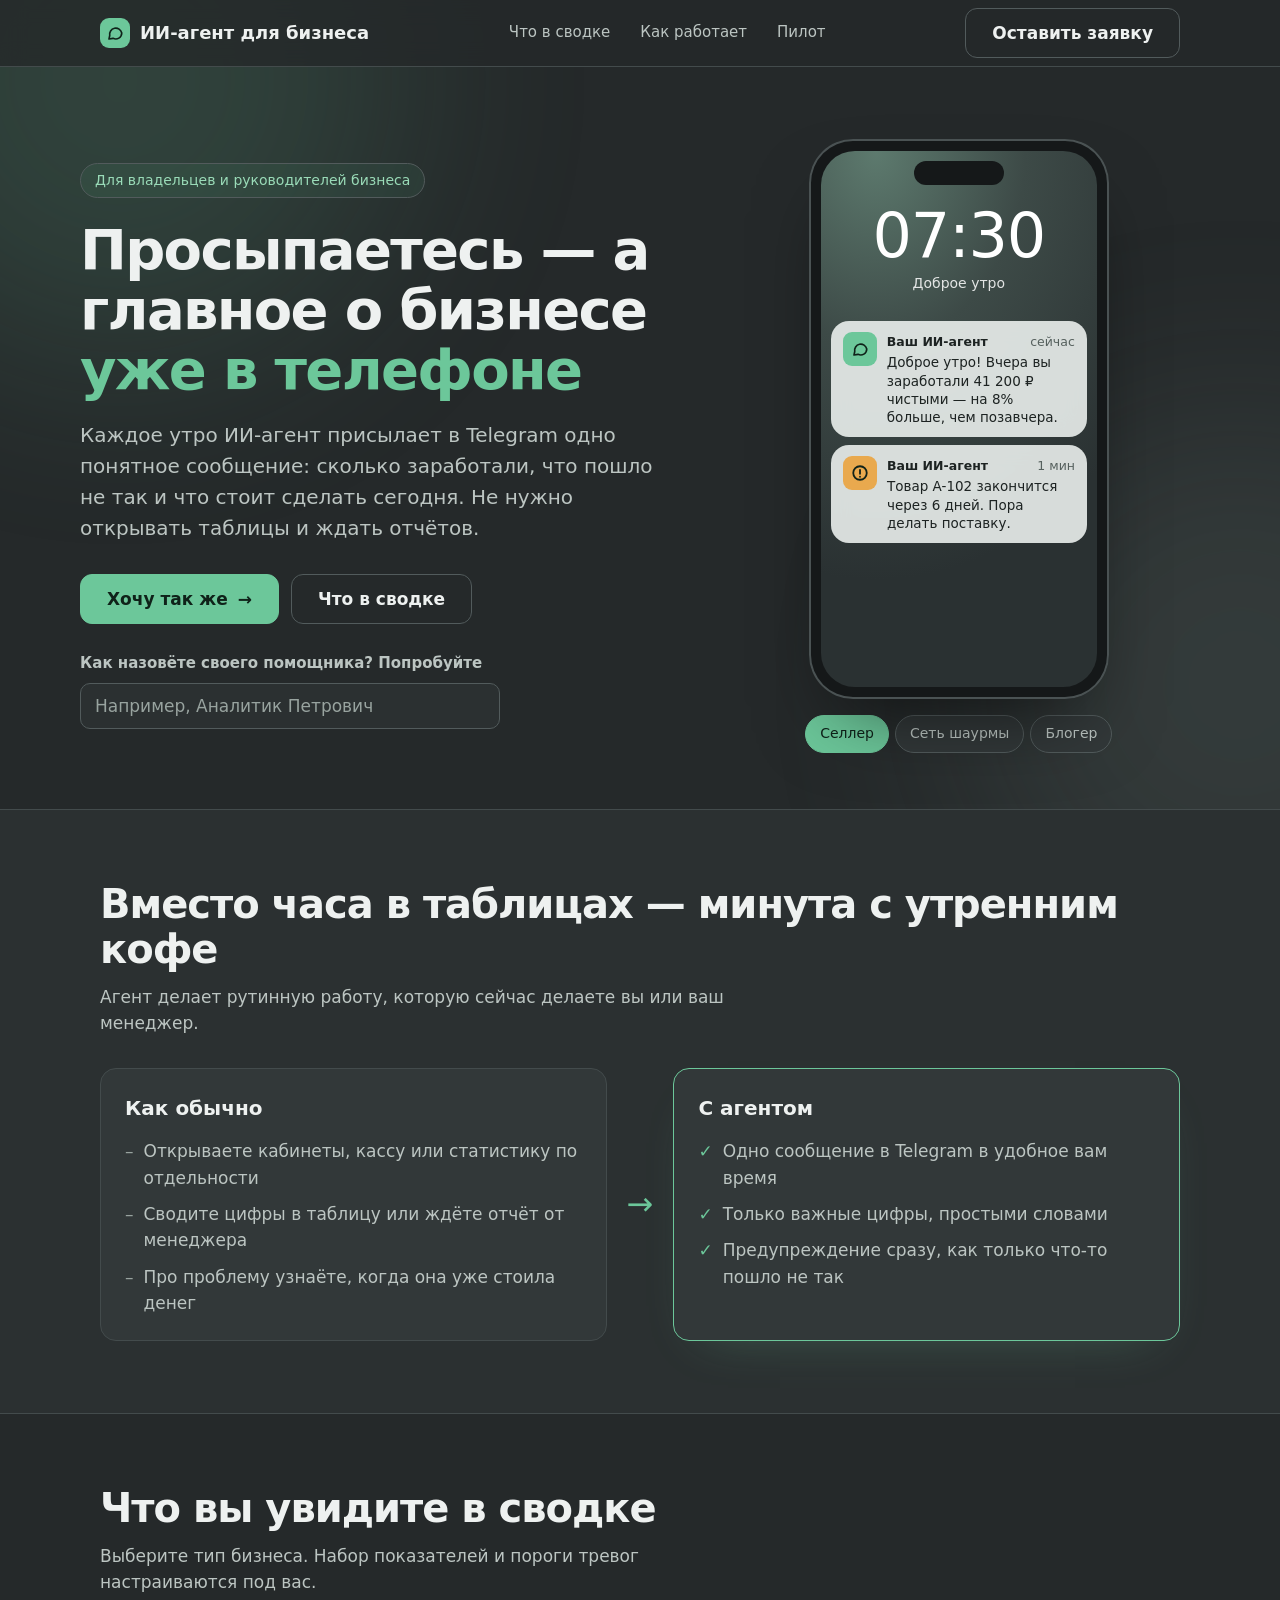
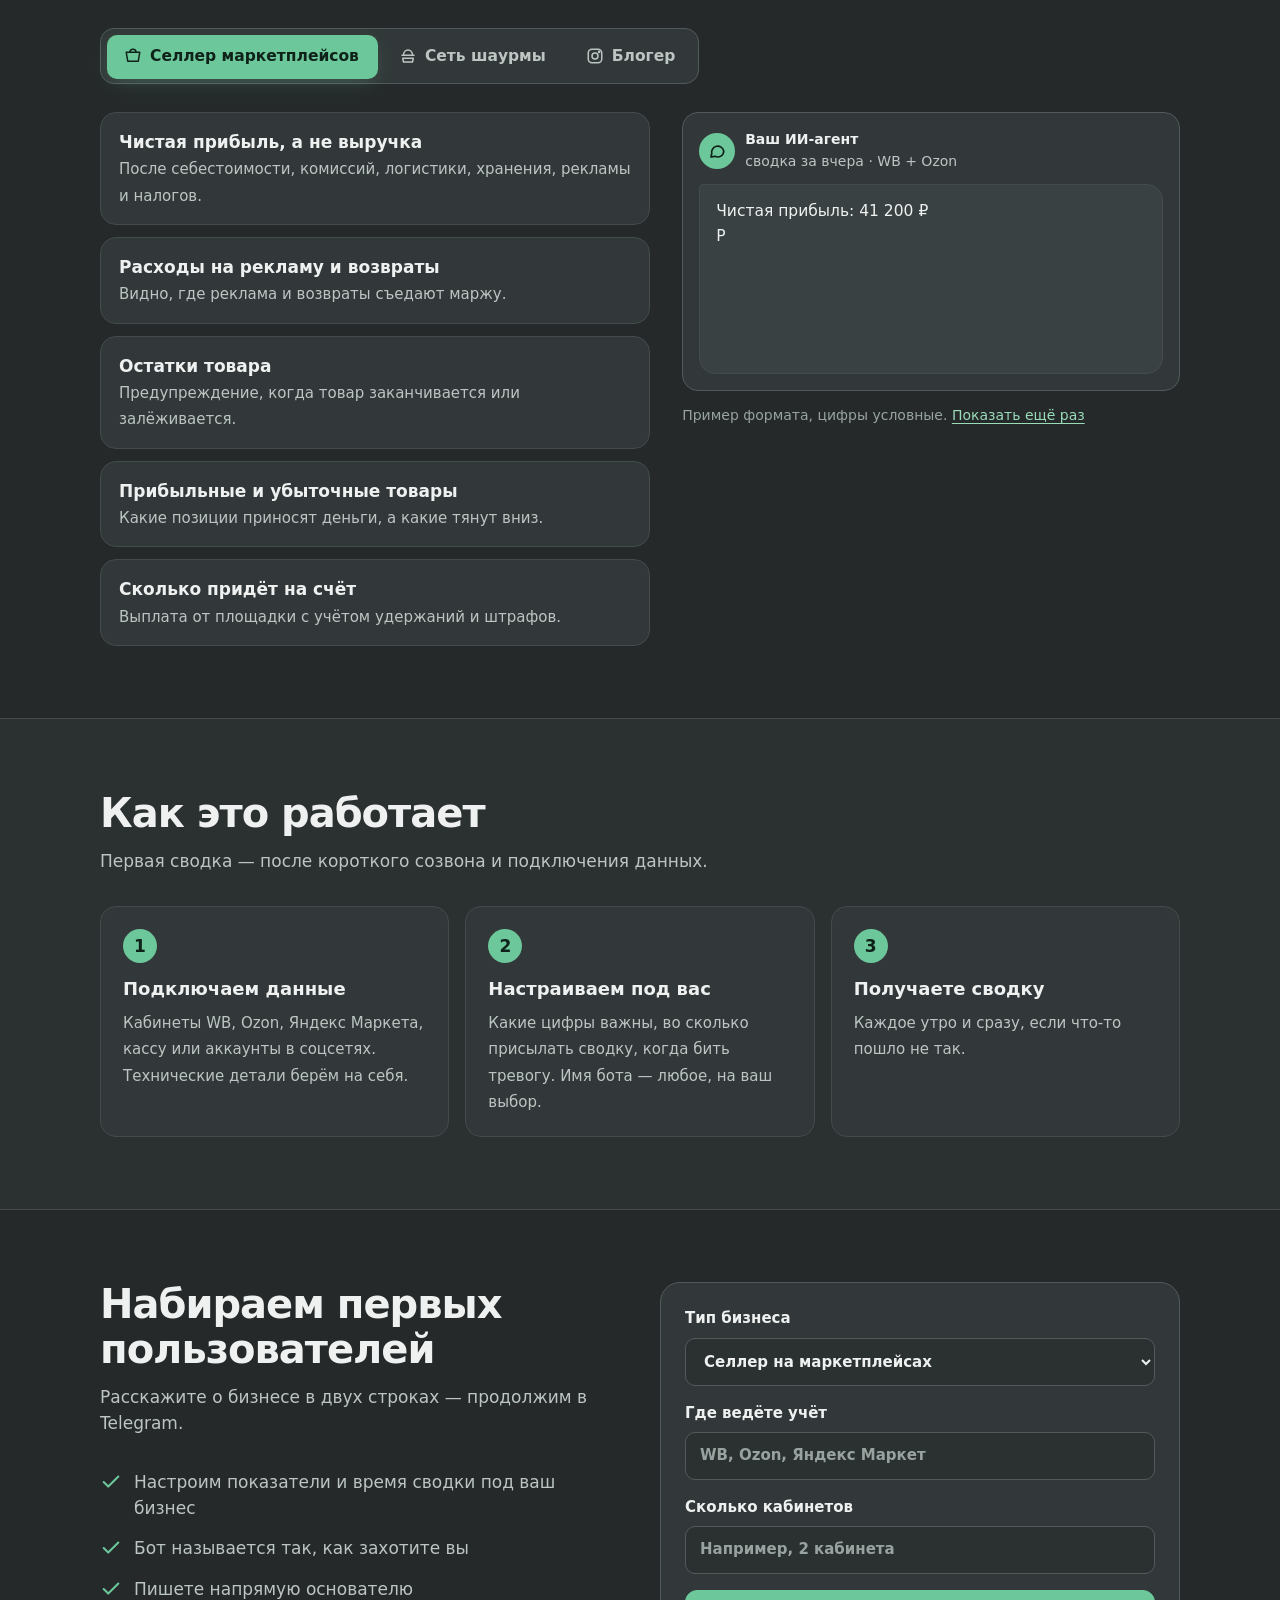
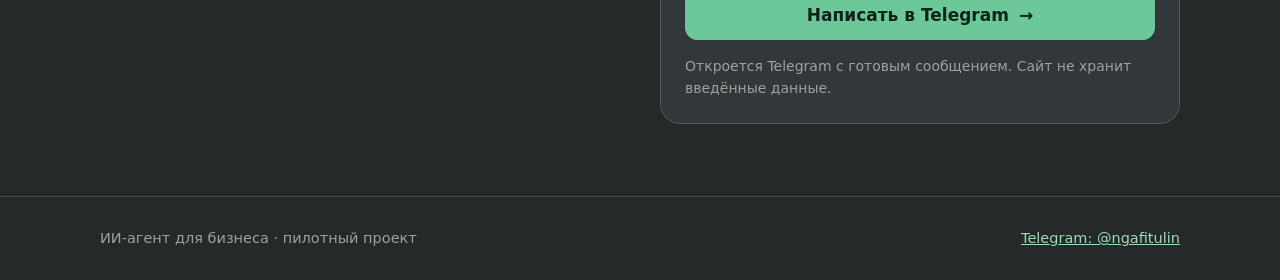
==== index.html @ 476d88d7 "Add landing page for AI business summary agent Co-Authored-By: Claude Opus 5.5 <noreply@anthropic.co" ====
<!doctype html>
<html lang="ru">
<head>
<meta charset="utf-8">
<meta name="viewport" content="width=device-width, initial-scale=1">
<title>ИИ-агент, который каждое утро присылает сводку по вашему бизнесу в Telegram</title>
<meta name="description" content="ИИ-агент сам собирает данные из кабинетов маркетплейсов, кассы или соцсетей и присылает главное по бизнесу в Telegram. Для селлеров, сетей шаурмы и блогеров.">
<meta property="og:title" content="Сводка по вашему бизнесу каждое утро — в Telegram">
<meta property="og:description" content="Одно сообщение вместо таблиц и отчётов: прибыль, проблемы и что сделать сегодня.">
<meta property="og:type" content="website">
<meta name="theme-color" content="#25292a">
<!-- Сюда вставьте счётчик Яндекс Метрики, чтобы мерить спрос: клики по кнопкам и отправки формы -->
<style>
  :root{
    --bg:#25292a; --bg2:#2b3031; --card:#323839; --card2:#3a4142;
    --line:#434b4c; --line2:#525b5c;
    --text:#eef1f0; --muted:#bcc5c2; --dim:#98a39f;
    --accent:#6cc79a; --accent2:#9adbb8; --accent-ink:#0f2219;
    --glow:rgba(108,199,154,.32);
    --radius:16px;
    --ease:cubic-bezier(.22,1,.36,1);
  }
  *{box-sizing:border-box}
  html{scroll-behavior:smooth}
  body{margin:0;font-family:system-ui,-apple-system,"Segoe UI",Roboto,"Helvetica Neue",Arial,sans-serif;color:var(--text);background:var(--bg);line-height:1.55;font-size:17px;overflow-x:hidden}
  a{color:var(--accent2)}
  ::selection{background:var(--accent);color:var(--accent-ink)}
  .wrap{max-width:1120px;margin:0 auto;padding:0 20px;position:relative}

  /* Мягкий фон */
  .bg{position:fixed;inset:0;z-index:-1;pointer-events:none;overflow:hidden}
  .orb{position:absolute;width:560px;height:560px;border-radius:50%;filter:blur(110px);opacity:.16;background:var(--accent);animation:float 20s var(--ease) infinite alternate}
  .orb.o1{top:-200px;left:-160px}
  .orb.o2{top:45%;right:-240px;background:#8fa8a0;opacity:.14;animation-duration:26s}
  @keyframes float{to{transform:translate(110px,70px) scale(1.12)}}

  /* Шапка */
  header{position:sticky;top:0;z-index:20;backdrop-filter:blur(12px);-webkit-backdrop-filter:blur(12px);background:rgba(37,41,42,.8);border-bottom:1px solid var(--line)}
  .bar{display:flex;align-items:center;justify-content:space-between;height:66px;gap:16px}
  .logo{display:flex;align-items:center;gap:10px;font-weight:700;font-size:18px;text-decoration:none;color:var(--text)}
  .logo-mark{width:30px;height:30px;border-radius:9px;background:var(--accent);display:grid;place-items:center;color:var(--accent-ink)}
  .logo-mark svg{width:18px;height:18px}
  nav.links{display:flex;gap:6px}
  nav.links a{color:var(--muted);text-decoration:none;font-size:15px;padding:8px 12px;border-radius:8px;position:relative;transition:color .25s}
  nav.links a::after{content:"";position:absolute;left:12px;right:12px;bottom:4px;height:2px;background:var(--accent);transform:scaleX(0);transform-origin:left;transition:transform .35s var(--ease)}
  nav.links a:hover{color:var(--text)}
  nav.links a:hover::after{transform:scaleX(1)}

  /* Кнопки */
  .btn{--b:var(--accent);position:relative;overflow:hidden;display:inline-flex;align-items:center;justify-content:center;gap:10px;min-height:50px;padding:0 26px;border-radius:12px;border:1px solid var(--b);background:var(--b);color:var(--accent-ink);font:inherit;font-weight:650;text-decoration:none;cursor:pointer;
    transition:transform .35s var(--ease),box-shadow .35s var(--ease),background .3s,color .3s,border-color .3s}
  .btn:hover{transform:translateY(-2px);box-shadow:0 12px 30px -10px var(--glow),0 0 0 4px rgba(108,199,154,.14)}
  .btn:active{transform:translateY(0) scale(.98)}
  .btn .arr{display:inline-block;transition:transform .35s var(--ease)}
  .btn:hover .arr{transform:translateX(4px)}
  .btn::before{content:"";position:absolute;top:0;left:-60%;width:40%;height:100%;background:linear-gradient(100deg,transparent,rgba(255,255,255,.4),transparent);transform:skewX(-20deg);transition:left .7s var(--ease)}
  .btn:hover::before{left:130%}
  .btn.ghost{background:transparent;color:var(--text);border-color:var(--line2)}
  .btn.ghost:hover{border-color:var(--accent);color:var(--accent2);box-shadow:0 0 0 4px rgba(108,199,154,.1)}
  .btn.ghost::before{background:linear-gradient(100deg,transparent,rgba(108,199,154,.2),transparent)}
  .ripple{position:absolute;border-radius:50%;transform:scale(0);background:rgba(255,255,255,.45);animation:rip .6s var(--ease) forwards;pointer-events:none}
  .btn.ghost .ripple{background:rgba(108,199,154,.35)}
  @keyframes rip{to{transform:scale(4);opacity:0}}
  .btn:focus-visible,.tab:focus-visible,.chip:focus-visible,input:focus-visible,select:focus-visible,nav.links a:focus-visible,.logo:focus-visible{outline:2px solid var(--accent2);outline-offset:3px}

  /* Первый экран */
  .hero{padding:72px 0 56px;display:grid;grid-template-columns:1.1fr .9fr;gap:48px;align-items:center}
  .eyebrow{display:inline-flex;align-items:center;gap:8px;font-size:14px;color:var(--accent2);border:1px solid var(--line2);background:rgba(108,199,154,.08);padding:6px 14px;border-radius:999px;margin-bottom:22px}
  h1{font-size:clamp(34px,5vw,56px);line-height:1.07;letter-spacing:-.03em;margin:0 0 20px}
  h1 .hl{color:var(--accent)}
  .lead{font-size:clamp(18px,2vw,20px);color:var(--muted);max-width:580px;margin:0 0 30px}
  .cta-row{display:flex;gap:12px;flex-wrap:wrap}
  .namer{margin-top:28px;max-width:420px;display:grid;gap:8px}
  .namer label{font-size:15px;font-weight:600;color:var(--muted)}
  .namer input{min-height:46px}

  /* Телефон с уведомлениями */
  .phone-col{display:flex;flex-direction:column;align-items:center;gap:16px}
  .phone{width:300px;height:560px;border-radius:44px;padding:12px;background:#151819;box-shadow:0 40px 80px -30px rgba(0,0,0,.6),0 0 0 2px #4a5253 inset;position:relative}
  .screen{width:100%;height:100%;border-radius:34px;overflow:hidden;position:relative;
    background:radial-gradient(120% 80% at 20% 0%,#5d7a6e 0%,#3d4a47 45%,#2a3132 100%)}
  .notch{position:absolute;top:10px;left:50%;transform:translateX(-50%);width:90px;height:24px;border-radius:14px;background:#151819;z-index:2}
  .clock{text-align:center;color:#fff;padding-top:54px}
  .clock .t{font-size:62px;font-weight:300;letter-spacing:-.02em;line-height:1}
  .clock .d{font-size:14px;opacity:.85;margin-top:6px}
  .notifs{position:absolute;left:10px;right:10px;top:170px;display:flex;flex-direction:column;gap:8px}
  .notif{display:flex;gap:10px;padding:11px 12px;border-radius:18px;background:rgba(240,244,242,.88);color:#1d2322;backdrop-filter:blur(10px);-webkit-backdrop-filter:blur(10px);
    transform:translateY(-14px) scale(.96);opacity:0;transition:transform .6s var(--ease),opacity .6s var(--ease)}
  .notif.show{transform:none;opacity:1}
  .notif .ic{width:34px;height:34px;border-radius:9px;background:var(--accent);flex:none;display:grid;place-items:center;color:var(--accent-ink)}
  .notif .ic svg{width:18px;height:18px}
  .notif .top{display:flex;justify-content:space-between;font-size:12.5px;color:#55605d}
  .notif .top b{color:#1d2322;font-weight:650}
  .notif p{margin:2px 0 0;font-size:13.5px;line-height:1.35}
  .notif.alert .ic{background:#e9a94e}
  .chips{display:flex;gap:6px;flex-wrap:wrap;justify-content:center}
  .chip{min-height:38px;padding:0 14px;border-radius:999px;border:1px solid var(--line2);background:var(--card);color:var(--muted);font:inherit;font-size:14px;cursor:pointer;transition:background .3s,color .3s,border-color .3s}
  .chip:hover{color:var(--text);border-color:var(--accent)}
  .chip[aria-pressed="true"]{background:var(--accent);color:var(--accent-ink);border-color:var(--accent)}

  section{padding:72px 0}
  section.alt{background:var(--bg2);border-top:1px solid var(--line);border-bottom:1px solid var(--line)}
  h2{font-size:clamp(28px,3.6vw,40px);letter-spacing:-.025em;line-height:1.12;margin:0 0 12px}
  .sub{color:var(--muted);max-width:640px;margin:0 0 32px}

  /* Было / стало */
  .ba{display:grid;grid-template-columns:1fr auto 1fr;gap:20px;align-items:stretch}
  .ba-card{background:var(--card);border:1px solid var(--line);border-radius:var(--radius);padding:24px}
  .ba-card h3{margin:0 0 14px;font-size:20px}
  .ba-card ul{margin:0;padding:0;list-style:none;display:grid;gap:10px;color:var(--muted)}
  .ba-card li{display:flex;gap:10px}
  .ba-card li::before{content:"–";color:var(--dim)}
  .ba-card.after{border-color:var(--accent);box-shadow:0 20px 50px -30px var(--glow)}
  .ba-card.after li::before{content:"✓";color:var(--accent)}
  .ba-arrow{display:grid;place-items:center;color:var(--accent);font-size:32px}

  /* Вкладки */
  .tabs{position:relative;display:inline-flex;flex-wrap:wrap;gap:4px;padding:5px;border:1px solid var(--line2);border-radius:14px;background:var(--card);margin-bottom:28px}
  .tab{position:relative;z-index:1;min-height:44px;padding:0 18px;border:0;border-radius:10px;background:transparent;font:inherit;font-weight:600;font-size:15.5px;color:var(--muted);cursor:pointer;transition:color .3s;display:inline-flex;align-items:center;gap:8px}
  .tab svg{width:18px;height:18px;flex:none}
  .tab:hover{color:var(--text)}
  .tab[aria-selected="true"]{color:var(--accent-ink)}
  .tab-ind{position:absolute;z-index:0;top:5px;left:5px;height:44px;border-radius:10px;background:var(--accent);box-shadow:0 6px 20px -6px var(--glow);transition:transform .45s var(--ease),width .45s var(--ease),height .45s var(--ease)}
  .panel[hidden]{display:none}
  .panel{animation:panelIn .5s var(--ease)}
  @keyframes panelIn{from{opacity:0;transform:translateY(10px)}to{opacity:1;transform:none}}

  .split{display:grid;grid-template-columns:1.05fr .95fr;gap:32px;align-items:start}
  .cards{list-style:none;margin:0;padding:0;display:grid;gap:12px}
  .card{position:relative;padding:16px 18px;background:var(--card);border:1px solid var(--line);border-radius:var(--radius);overflow:hidden;transition:transform .35s var(--ease),border-color .3s}
  .card::before{content:"";position:absolute;inset:0;background:radial-gradient(260px circle at var(--mx,50%) var(--my,50%),rgba(108,199,154,.14),transparent 60%);opacity:0;transition:opacity .3s;pointer-events:none}
  .card:hover{transform:translateX(4px);border-color:var(--line2)}
  .card:hover::before{opacity:1}
  .card strong{display:block;position:relative}
  .card span{color:var(--muted);font-size:15px;position:relative}

  .chat{background:var(--card);border:1px solid var(--line2);border-radius:var(--radius);padding:16px}
  .chat-head{display:flex;align-items:center;gap:10px;font-size:14px;color:var(--muted);margin:0 0 12px}
  .ava{width:36px;height:36px;border-radius:50%;background:var(--accent);display:grid;place-items:center;color:var(--accent-ink);flex:none}
  .ava svg{width:18px;height:18px}
  .chat-head b{color:var(--text);font-weight:600;display:block}
  .bubble{background:var(--card2);border:1px solid var(--line);border-radius:4px 16px 16px 16px;padding:14px 16px;font-size:15.5px;white-space:pre-line;line-height:1.6;min-height:190px}
  .bubble .typing{display:inline-flex;gap:4px}
  .bubble .typing i{width:7px;height:7px;border-radius:50%;background:var(--dim);animation:dot 1.2s infinite}
  .bubble .typing i:nth-child(2){animation-delay:.15s}.bubble .typing i:nth-child(3){animation-delay:.3s}
  @keyframes dot{0%,80%,100%{opacity:.3;transform:translateY(0)}40%{opacity:1;transform:translateY(-3px)}}
  .note{font-size:14px;color:var(--dim);margin:10px 0 0}
  .replay{background:none;border:0;color:var(--accent2);font:inherit;font-size:14px;cursor:pointer;padding:4px 0;text-decoration:underline;text-underline-offset:3px}

  .steps{display:grid;grid-template-columns:repeat(3,1fr);gap:16px;counter-reset:s;list-style:none;padding:0;margin:0}
  .steps li{counter-increment:s;background:var(--card);border:1px solid var(--line);border-radius:var(--radius);padding:22px;transition:transform .4s var(--ease),border-color .3s,box-shadow .4s var(--ease)}
  .steps li:hover{transform:translateY(-6px);border-color:var(--accent);box-shadow:0 18px 40px -22px var(--glow)}
  .steps li::before{content:counter(s);display:inline-grid;place-items:center;width:34px;height:34px;border-radius:50%;background:var(--accent);color:var(--accent-ink);font-weight:700;margin-bottom:12px}
  .steps strong{display:block;margin-bottom:6px;font-size:18px}
  .steps span{color:var(--muted);font-size:15px}

  .form-wrap{display:grid;grid-template-columns:1fr 1fr;gap:40px;align-items:start}
  form{display:grid;gap:16px;background:var(--card);border:1px solid var(--line2);border-radius:20px;padding:24px}
  label{font-weight:600;font-size:15px;display:grid;gap:7px}
  input,select{font:inherit;min-height:48px;padding:0 14px;border:1px solid var(--line2);border-radius:10px;background:var(--bg2);color:var(--text);transition:border-color .25s,box-shadow .25s}
  input::placeholder{color:var(--dim)}
  input:hover,select:hover{border-color:#6a7576}
  input:focus,select:focus{border-color:var(--accent);box-shadow:0 0 0 4px rgba(108,199,154,.18);outline:none}
  .hint{font-size:14px;color:var(--dim);margin:0}
  .perks{list-style:none;padding:0;margin:0;display:grid;gap:14px}
  .perks li{display:flex;gap:12px;align-items:flex-start;color:var(--muted)}
  .perks svg{flex:none;width:22px;height:22px;color:var(--accent);margin-top:2px}

  footer{border-top:1px solid var(--line);padding:30px 0;color:var(--dim);font-size:14.5px}
  footer .wrap{display:flex;justify-content:space-between;gap:16px;flex-wrap:wrap}

  .reveal{opacity:0;transform:translateY(24px);transition:opacity .8s var(--ease),transform .8s var(--ease)}
  .reveal.in{opacity:1;transform:none}

  @media (max-width:880px){
    .hero,.split,.form-wrap{grid-template-columns:1fr}
    .steps{grid-template-columns:1fr}
    .ba{grid-template-columns:1fr}
    .ba-arrow{transform:rotate(90deg)}
    nav.links{display:none}
    .hero{padding:48px 0 40px}
    .tabs{display:flex}
    .tab{flex:1 1 auto;justify-content:center}
  }
  @media (prefers-reduced-motion:reduce){
    *,*::before,*::after{animation:none!important;transition:none!important}
    .reveal{opacity:1;transform:none}
    html{scroll-behavior:auto}
  }
</style>
</head>
<body>
<div class="bg" aria-hidden="true"><div class="orb o1"></div><div class="orb o2"></div></div>

<header>
  <div class="wrap bar">
    <a class="logo" href="#top"><span class="logo-mark" aria-hidden="true"><svg viewBox="0 0 24 24" fill="none" stroke="currentColor" stroke-width="2.2" stroke-linecap="round" stroke-linejoin="round"><path d="M21 12a8 8 0 0 1-11.6 7.1L4 20l1-4.6A8 8 0 1 1 21 12z"/></svg></span>ИИ-агент для бизнеса</a>
    <nav class="links" aria-label="Разделы">
      <a href="#what">Что в сводке</a>
      <a href="#how">Как работает</a>
      <a href="#request">Пилот</a>
    </nav>
    <a class="btn ghost" href="#request">Оставить заявку</a>
  </div>
</header>

<main id="top">
  <div class="wrap hero">
    <div class="reveal">
      <span class="eyebrow">Для владельцев и руководителей бизнеса</span>
      <h1>Просыпаетесь — а главное о бизнесе <span class="hl">уже в телефоне</span></h1>
      <p class="lead">Каждое утро ИИ-агент присылает в Telegram одно понятное сообщение: сколько заработали, что пошло не так и что стоит сделать сегодня. Не нужно открывать таблицы и ждать отчётов.</p>
      <div class="cta-row">
        <a class="btn" href="#request">Хочу так же <span class="arr" aria-hidden="true">→</span></a>
        <a class="btn ghost" href="#what">Что в сводке</a>
      </div>
      <div class="namer">
        <label for="botname">Как назовёте своего помощника? Попробуйте</label>
        <input id="botname" type="text" maxlength="24" placeholder="Например, Аналитик Петрович" autocomplete="off">
      </div>
    </div>

    <div class="phone-col reveal">
      <div class="phone" role="img" aria-label="Телефон, на который утром приходят уведомления от ИИ-агента">
        <div class="screen">
          <div class="notch" aria-hidden="true"></div>
          <div class="clock" aria-hidden="true"><div class="t">07:30</div><div class="d">Доброе утро</div></div>
          <div class="notifs" id="notifs" aria-hidden="true"></div>
        </div>
      </div>
      <div class="chips" role="group" aria-label="Пример для бизнеса">
        <button class="chip" type="button" data-seg="0" aria-pressed="true">Селлер</button>
        <button class="chip" type="button" data-seg="1" aria-pressed="false">Сеть шаурмы</button>
        <button class="chip" type="button" data-seg="2" aria-pressed="false">Блогер</button>
      </div>
    </div>
  </div>

  <section class="alt">
    <div class="wrap">
      <h2 class="reveal">Вместо часа в таблицах — минута с утренним кофе</h2>
      <p class="sub reveal">Агент делает рутинную работу, которую сейчас делаете вы или ваш менеджер.</p>
      <div class="ba">
        <div class="ba-card reveal">
          <h3>Как обычно</h3>
          <ul>
            <li>Открываете кабинеты, кассу или статистику по отдельности</li>
            <li>Сводите цифры в таблицу или ждёте отчёт от менеджера</li>
            <li>Про проблему узнаёте, когда она уже стоила денег</li>
          </ul>
        </div>
        <div class="ba-arrow reveal" aria-hidden="true">→</div>
        <div class="ba-card after reveal">
          <h3>С агентом</h3>
          <ul>
            <li>Одно сообщение в Telegram в удобное вам время</li>
            <li>Только важные цифры, простыми словами</li>
            <li>Предупреждение сразу, как только что-то пошло не так</li>
          </ul>
        </div>
      </div>
    </div>
  </section>

  <section id="what">
    <div class="wrap">
      <h2 class="reveal">Что вы увидите в сводке</h2>
      <p class="sub reveal">Выберите тип бизнеса. Набор показателей и пороги тревог настраиваются под вас.</p>

      <div class="tabs reveal" role="tablist" aria-label="Тип бизнеса">
        <span class="tab-ind" aria-hidden="true"></span>
        <button class="tab" role="tab" id="tab-sellers" aria-controls="panel-sellers" aria-selected="true" type="button">
          <svg viewBox="0 0 24 24" fill="none" stroke="currentColor" stroke-width="2" stroke-linecap="round" stroke-linejoin="round" aria-hidden="true"><path d="M3 7h18l-2 12H5L3 7z"/><path d="M8 7a4 4 0 0 1 8 0"/></svg>Селлер маркетплейсов</button>
        <button class="tab" role="tab" id="tab-food" aria-controls="panel-food" aria-selected="false" type="button" tabindex="-1">
          <svg viewBox="0 0 24 24" fill="none" stroke="currentColor" stroke-width="2" stroke-linecap="round" stroke-linejoin="round" aria-hidden="true"><path d="M4 11h16"/><path d="M6 11c0-4 2.7-7 6-7s6 3 6 7"/><path d="M5 15h14l-1 5H6l-1-5z"/></svg>Сеть шаурмы</button>
        <button class="tab" role="tab" id="tab-blog" aria-controls="panel-blog" aria-selected="false" type="button" tabindex="-1">
          <svg viewBox="0 0 24 24" fill="none" stroke="currentColor" stroke-width="2" stroke-linecap="round" stroke-linejoin="round" aria-hidden="true"><rect x="3" y="3" width="18" height="18" rx="5"/><circle cx="12" cy="12" r="4"/><circle cx="17.5" cy="6.5" r=".8" fill="currentColor"/></svg>Блогер</button>
      </div>

      <div class="panel" role="tabpanel" id="panel-sellers" aria-labelledby="tab-sellers">
        <div class="split">
          <ul class="cards">
            <li class="card"><strong>Чистая прибыль, а не выручка</strong><span>После себестоимости, комиссий, логистики, хранения, рекламы и налогов.</span></li>
            <li class="card"><strong>Расходы на рекламу и возвраты</strong><span>Видно, где реклама и возвраты съедают маржу.</span></li>
            <li class="card"><strong>Остатки товара</strong><span>Предупреждение, когда товар заканчивается или залёживается.</span></li>
            <li class="card"><strong>Прибыльные и убыточные товары</strong><span>Какие позиции приносят деньги, а какие тянут вниз.</span></li>
            <li class="card"><strong>Сколько придёт на счёт</strong><span>Выплата от площадки с учётом удержаний и штрафов.</span></li>
          </ul>
          <div>
            <div class="chat">
              <div class="chat-head"><span class="ava" aria-hidden="true"><svg viewBox="0 0 24 24" fill="none" stroke="currentColor" stroke-width="2.2" stroke-linecap="round" stroke-linejoin="round"><path d="M21 12a8 8 0 0 1-11.6 7.1L4 20l1-4.6A8 8 0 1 1 21 12z"/></svg></span><span><b class="bot-name">Ваш ИИ-агент</b>сводка за вчера · WB + Ozon</span></div>
              <div class="bubble" data-text="Чистая прибыль: 41 200 ₽
Реклама: 11,4% от выручки — выше вашего лимита 8%
Товар A-102: остатка на 6 дней продаж, пора делать поставку
Выкуп за 30 дней: 58%
К выплате: 312 400 ₽"></div>
            </div>
            <p class="note">Пример формата, цифры условные. <button class="replay" type="button">Показать ещё раз</button></p>
          </div>
        </div>
      </div>

      <div class="panel" role="tabpanel" id="panel-food" aria-labelledby="tab-food" hidden>
        <div class="split">
          <ul class="cards">
            <li class="card"><strong>Выручка и средний чек по каждой точке</strong><span>Точки сравниваются между собой, а не только с прошлым месяцем.</span></li>
            <li class="card"><strong>Расход продуктов и списания</strong><span>Сигнал, если точка тратит продуктов заметно больше остальных.</span></li>
            <li class="card"><strong>Скидки и возвраты</strong><span>Где прибыль утекает через скидки и ошибки на кассе.</span></li>
            <li class="card"><strong>Открытие смен</strong><span>Сотрудник присылает фото в Telegram, агент проверяет и сообщает, если отчёта нет вовремя.</span></li>
          </ul>
          <div>
            <div class="chat">
              <div class="chat-head"><span class="ava" aria-hidden="true"><svg viewBox="0 0 24 24" fill="none" stroke="currentColor" stroke-width="2.2" stroke-linecap="round" stroke-linejoin="round"><path d="M21 12a8 8 0 0 1-11.6 7.1L4 20l1-4.6A8 8 0 1 1 21 12z"/></svg></span><span><b class="bot-name">Ваш ИИ-агент</b>сводка за вчера · 7 точек</span></div>
              <div class="bubble" data-text="Выручка сети: 486 000 ₽
Средний чек: 410 ₽
Продукты: точка №3 тратит 38% выручки, остальные около 32%
Списания: на точке №5 в 2 раза больше среднего
Скидки: на точке №2 скидка в 14% чеков
Смена: точка №4 не прислала фото открытия"></div>
            </div>
            <p class="note">Пример формата, цифры условные. <button class="replay" type="button">Показать ещё раз</button></p>
          </div>
        </div>
      </div>

      <div class="panel" role="tabpanel" id="panel-blog" aria-labelledby="tab-blog" hidden>
        <div class="split">
          <ul class="cards">
            <li class="card"><strong>Охваты и вовлечённость</strong><span>Сколько людей увидели каждый пост и как реагировали — с объяснением, почему выросло или упало.</span></li>
            <li class="card"><strong>Рост и отток подписчиков</strong><span>Сколько пришло и ушло, после каких публикаций.</span></li>
            <li class="card"><strong>Что и когда публиковать</strong><span>Какие темы, форматы и часы работают именно у вас.</span></li>
            <li class="card"><strong>Тренды в вашей нише</strong><span>Что набирает просмотры у похожих авторов.</span></li>
            <li class="card"><strong>Идеи следующих постов</strong><span>Агент предлагает темы на основе того, что сработало.</span></li>
          </ul>
          <div>
            <div class="chat">
              <div class="chat-head"><span class="ava" aria-hidden="true"><svg viewBox="0 0 24 24" fill="none" stroke="currentColor" stroke-width="2.2" stroke-linecap="round" stroke-linejoin="round"><path d="M21 12a8 8 0 0 1-11.6 7.1L4 20l1-4.6A8 8 0 1 1 21 12z"/></svg></span><span><b class="bot-name">Ваш ИИ-агент</b>сводка за неделю · Instagram + Telegram</span></div>
              <div class="bubble" data-text="Охват за неделю: 84 300 (+12%)
Вовлечённость: 4,1% — лучшая за месяц
Лучший пост: Reels про нейросети для резюме — 31 000 просмотров
Подписчики: +412 / −96
Лучшее время публикации: 19:00–21:00
Идея: продолжить тему резюме в формате «до/после»"></div>
            </div>
            <p class="note">Пример формата, цифры условные. <button class="replay" type="button">Показать ещё раз</button></p>
          </div>
        </div>
      </div>
    </div>
  </section>

  <section id="how" class="alt">
    <div class="wrap">
      <h2 class="reveal">Как это работает</h2>
      <p class="sub reveal">Первая сводка — после короткого созвона и подключения данных.</p>
      <ol class="steps">
        <li class="reveal"><strong>Подключаем данные</strong><span>Кабинеты WB, Ozon, Яндекс Маркета, кассу или аккаунты в соцсетях. Технические детали берём на себя.</span></li>
        <li class="reveal"><strong>Настраиваем под вас</strong><span>Какие цифры важны, во сколько присылать сводку, когда бить тревогу. Имя бота — любое, на ваш выбор.</span></li>
        <li class="reveal"><strong>Получаете сводку</strong><span>Каждое утро и сразу, если что-то пошло не так.</span></li>
      </ol>
    </div>
  </section>

  <section id="request">
    <div class="wrap form-wrap">
      <div class="reveal">
        <h2>Набираем первых пользователей</h2>
        <p class="sub">Расскажите о бизнесе в двух строках — продолжим в Telegram.</p>
        <ul class="perks">
          <li><svg viewBox="0 0 24 24" fill="none" stroke="currentColor" stroke-width="2.2" stroke-linecap="round" stroke-linejoin="round" aria-hidden="true"><path d="M20 6 9 17l-5-5"/></svg>Настроим показатели и время сводки под ваш бизнес</li>
          <li><svg viewBox="0 0 24 24" fill="none" stroke="currentColor" stroke-width="2.2" stroke-linecap="round" stroke-linejoin="round" aria-hidden="true"><path d="M20 6 9 17l-5-5"/></svg>Бот называется так, как захотите вы</li>
          <li><svg viewBox="0 0 24 24" fill="none" stroke="currentColor" stroke-width="2.2" stroke-linecap="round" stroke-linejoin="round" aria-hidden="true"><path d="M20 6 9 17l-5-5"/></svg>Пишете напрямую основателю</li>
        </ul>
      </div>
      <form id="lead" class="reveal" novalidate>
        <label for="seg">Тип бизнеса
          <select id="seg" name="seg">
            <option value="Селлер на маркетплейсах">Селлер на маркетплейсах</option>
            <option value="Сеть шаурмы / фастфуда">Сеть шаурмы / фастфуда</option>
            <option value="Блогер">Блогер</option>
            <option value="Другое">Другое</option>
          </select>
        </label>
        <label for="sys"><span id="sys-label">Где ведёте учёт</span>
          <input id="sys" name="sys" type="text" placeholder="WB, Ozon, Яндекс Маркет" autocomplete="off">
        </label>
        <label for="cnt"><span id="cnt-label">Сколько кабинетов</span>
          <input id="cnt" name="cnt" type="text" placeholder="Например, 2 кабинета" autocomplete="off">
        </label>
        <button class="btn" type="submit">Написать в Telegram <span class="arr" aria-hidden="true">→</span></button>
        <p class="hint">Откроется Telegram с готовым сообщением. Сайт не хранит введённые данные.</p>
      </form>
    </div>
  </section>
</main>

<footer>
  <div class="wrap">
    <span>ИИ-агент для бизнеса · пилотный проект</span>
    <a href="https://t.me/ngafitulin" target="_blank" rel="noopener">Telegram: @ngafitulin</a>
  </div>
</footer>

<script>
(function(){
  var TG_USERNAME = "ngafitulin";
  var DEFAULT_NAME = "Ваш ИИ-агент";
  var reduce = window.matchMedia('(prefers-reduced-motion: reduce)').matches;
  var botName = DEFAULT_NAME;

  /* Волна по клику на кнопки */
  document.querySelectorAll('.btn').forEach(function(b){
    b.addEventListener('pointerdown', function(e){
      if(reduce) return;
      var r = b.getBoundingClientRect(), s = Math.max(r.width, r.height);
      var sp = document.createElement('span');
      sp.className = 'ripple';
      sp.style.width = sp.style.height = s + 'px';
      sp.style.left = (e.clientX - r.left - s/2) + 'px';
      sp.style.top = (e.clientY - r.top - s/2) + 'px';
      b.appendChild(sp);
      setTimeout(function(){ sp.remove(); }, 650);
    });
  });

  /* Подсветка карточек за курсором */
  document.querySelectorAll('.card').forEach(function(c){
    c.addEventListener('pointermove', function(e){
      var r = c.getBoundingClientRect();
      c.style.setProperty('--mx', (e.clientX - r.left) + 'px');
      c.style.setProperty('--my', (e.clientY - r.top) + 'px');
    });
  });

  /* Появление при прокрутке */
  var io = 'IntersectionObserver' in window ? new IntersectionObserver(function(es){
    es.forEach(function(en){ if(en.isIntersecting){ en.target.classList.add('in'); io.unobserve(en.target); } });
  }, {threshold:.12}) : null;
  document.querySelectorAll('.reveal').forEach(function(el){
    var sibs = [].slice.call(el.parentElement.children).filter(function(x){ return x.classList.contains('reveal'); });
    if(el.parentElement.classList.contains('steps') || el.parentElement.classList.contains('ba'))
      el.style.transitionDelay = sibs.indexOf(el) * 120 + 'ms';
    if(io) io.observe(el); else el.classList.add('in');
  });

  /* Телефон: уведомления по очереди */
  var icon = '<svg viewBox="0 0 24 24" fill="none" stroke="currentColor" stroke-width="2.2" stroke-linecap="round" stroke-linejoin="round"><path d="M21 12a8 8 0 0 1-11.6 7.1L4 20l1-4.6A8 8 0 1 1 21 12z"/></svg>';
  var warn = '<svg viewBox="0 0 24 24" fill="none" stroke="currentColor" stroke-width="2.4" stroke-linecap="round" stroke-linejoin="round"><path d="M12 8v5"/><path d="M12 17h.01"/><circle cx="12" cy="12" r="9"/></svg>';
  var sets = [
    [
      ['ok','Доброе утро! Вчера вы заработали 41 200 ₽ чистыми — на 8% больше, чем позавчера.'],
      ['alert','Товар A-102 закончится через 6 дней. Пора делать поставку.'],
      ['alert','Реклама съела 11% выручки — выше вашего лимита 8%.']
    ],
    [
      ['ok','Доброе утро! Вчера сеть заработала 486 000 ₽, средний чек 410 ₽.'],
      ['alert','Точка №5 списала продуктов в 2 раза больше остальных.'],
      ['alert','Точка №4 до сих пор не прислала фото открытия смены.']
    ],
    [
      ['ok','За неделю ваши посты посмотрели 84 300 раз — на 12% больше.'],
      ['ok','Лучший пост недели — Reels про нейросети для резюме.'],
      ['ok','Идея на сегодня: продолжите тему, публикуйте в 19:00–21:00.']
    ]
  ];
  var notifs = document.getElementById('notifs');
  var chips = [].slice.call(document.querySelectorAll('.chip'));
  var cur = 0, phoneTimers = [], autoplay = true;
  function esc(s){ return s.replace(/[&<>"]/g, function(c){ return {'&':'&amp;','<':'&lt;','>':'&gt;','"':'&quot;'}[c]; }); }
  function clearPhone(){ phoneTimers.forEach(clearTimeout); phoneTimers = []; }
  function showSet(i){
    clearPhone();
    cur = i;
    chips.forEach(function(c, k){ c.setAttribute('aria-pressed', k === i ? 'true' : 'false'); });
    notifs.innerHTML = sets[i].map(function(n, k){
      return '<div class="notif ' + (n[0] === 'alert' ? 'alert' : '') + '"><span class="ic">' + (n[0] === 'alert' ? warn : icon) + '</span><div style="flex:1;min-width:0"><div class="top"><b>' + esc(botName) + '</b><span>' + (k === 0 ? 'сейчас' : (k * 1) + ' мин') + '</span></div><p>' + n[1] + '</p></div></div>';
    }).join('');
    var els = [].slice.call(notifs.children);
    if(reduce){ els.forEach(function(e){ e.classList.add('show'); }); return; }
    els.forEach(function(e, k){ phoneTimers.push(setTimeout(function(){ e.classList.add('show'); }, 500 + k * 1100)); });
    if(autoplay) phoneTimers.push(setTimeout(function(){ showSet((cur + 1) % sets.length); }, 500 + sets[i].length * 1100 + 3800));
  }
  chips.forEach(function(c){
    c.addEventListener('click', function(){ autoplay = false; showSet(+c.getAttribute('data-seg')); });
  });
  showSet(0);

  /* Имя бота: обновляется на телефоне и в сводках */
  document.getElementById('botname').addEventListener('input', function(e){
    botName = e.target.value.trim() || DEFAULT_NAME;
    document.querySelectorAll('.bot-name, .notif .top b').forEach(function(b){ b.textContent = botName; });
  });

  /* Печать текста в пузыре сообщения */
  var timers = new WeakMap();
  function typeBubble(el){
    var full = el.getAttribute('data-text');
    clearTimeout(timers.get(el));
    if(reduce){ el.textContent = full; return; }
    el.innerHTML = '<span class="typing" aria-label="агент печатает"><i></i><i></i><i></i></span>';
    var i = 0;
    function step(){
      i += 2;
      el.textContent = full.slice(0, i);
      if(i < full.length) timers.set(el, setTimeout(step, 18));
    }
    timers.set(el, setTimeout(step, 650));
  }

  /* Вкладки с бегущим индикатором */
  var tabs = [].slice.call(document.querySelectorAll('.tab'));
  var ind = document.querySelector('.tab-ind');
  var tablist = document.querySelector('.tabs');
  function moveInd(t){
    var lr = tablist.getBoundingClientRect(), r = t.getBoundingClientRect();
    ind.style.width = r.width + 'px';
    ind.style.height = r.height + 'px';
    ind.style.transform = 'translate(' + (r.left - lr.left - 5) + 'px,' + (r.top - lr.top - 5) + 'px)';
  }
  function select(t, focus){
    tabs.forEach(function(x){
      var on = x === t;
      x.setAttribute('aria-selected', on ? 'true' : 'false');
      x.tabIndex = on ? 0 : -1;
      var p = document.getElementById(x.getAttribute('aria-controls'));
      p.hidden = !on;
      if(on) typeBubble(p.querySelector('.bubble'));
    });
    moveInd(t);
    if(focus) t.focus();
  }
  tabs.forEach(function(t, i){
    t.addEventListener('click', function(){ select(t); });
    t.addEventListener('keydown', function(e){
      var n = null;
      if(e.key === 'ArrowRight') n = tabs[(i + 1) % tabs.length];
      if(e.key === 'ArrowLeft') n = tabs[(i - 1 + tabs.length) % tabs.length];
      if(e.key === 'Home') n = tabs[0];
      if(e.key === 'End') n = tabs[tabs.length - 1];
      if(n){ e.preventDefault(); select(n, true); }
    });
  });
  window.addEventListener('resize', function(){ moveInd(document.querySelector('.tab[aria-selected="true"]')); });
  document.querySelectorAll('.replay').forEach(function(b){
    b.addEventListener('click', function(){ typeBubble(b.closest('.panel').querySelector('.bubble')); });
  });

  var first = document.querySelector('#panel-sellers .bubble');
  moveInd(tabs[0]);
  if(io){
    var bo = new IntersectionObserver(function(es){
      if(es[0].isIntersecting){ typeBubble(first); bo.disconnect(); }
    }, {threshold:.4});
    bo.observe(first);
  } else typeBubble(first);

  /* Форма: подписи подстраиваются под тип бизнеса */
  var hints = {
    'Селлер на маркетплейсах': ['Где ведёте учёт', 'WB, Ozon, Яндекс Маркет', 'Сколько кабинетов', 'Например, 2 кабинета'],
    'Сеть шаурмы / фастфуда': ['Где ведёте учёт', 'iiko, 1С, Excel…', 'Сколько точек', 'Например, 7 точек'],
    'Блогер': ['Какие соцсети', 'Instagram, Telegram, VK…', 'Аудитория', 'Например, 25 000 подписчиков'],
    'Другое': ['Где ведёте учёт', 'CRM, касса, Excel…', 'Масштаб бизнеса', 'Точки, сотрудники, оборот']
  };
  var seg = document.getElementById('seg');
  seg.addEventListener('change', function(){
    var h = hints[seg.value];
    document.getElementById('sys-label').textContent = h[0];
    document.getElementById('sys').placeholder = h[1];
    document.getElementById('cnt-label').textContent = h[2];
    document.getElementById('cnt').placeholder = h[3];
  });

  /* Заявка: открывает Telegram с готовым текстом */
  document.getElementById('lead').addEventListener('submit', function(e){
    e.preventDefault();
    var f = e.target, h = hints[f.seg.value];
    var text = 'Здравствуйте! Интересует пилот ИИ-агента со сводкой.\n' +
      'Тип бизнеса: ' + f.seg.value + '\n' +
      h[0] + ': ' + (f.sys.value || 'не указано') + '\n' +
      h[2] + ': ' + (f.cnt.value || 'не указано') +
      (botName !== DEFAULT_NAME ? '\nИмя бота: ' + botName : '');
    window.open('https://t.me/' + TG_USERNAME + '?text=' + encodeURIComponent(text), '_blank', 'noopener');
  });
})();
</script>
</body>
</html>
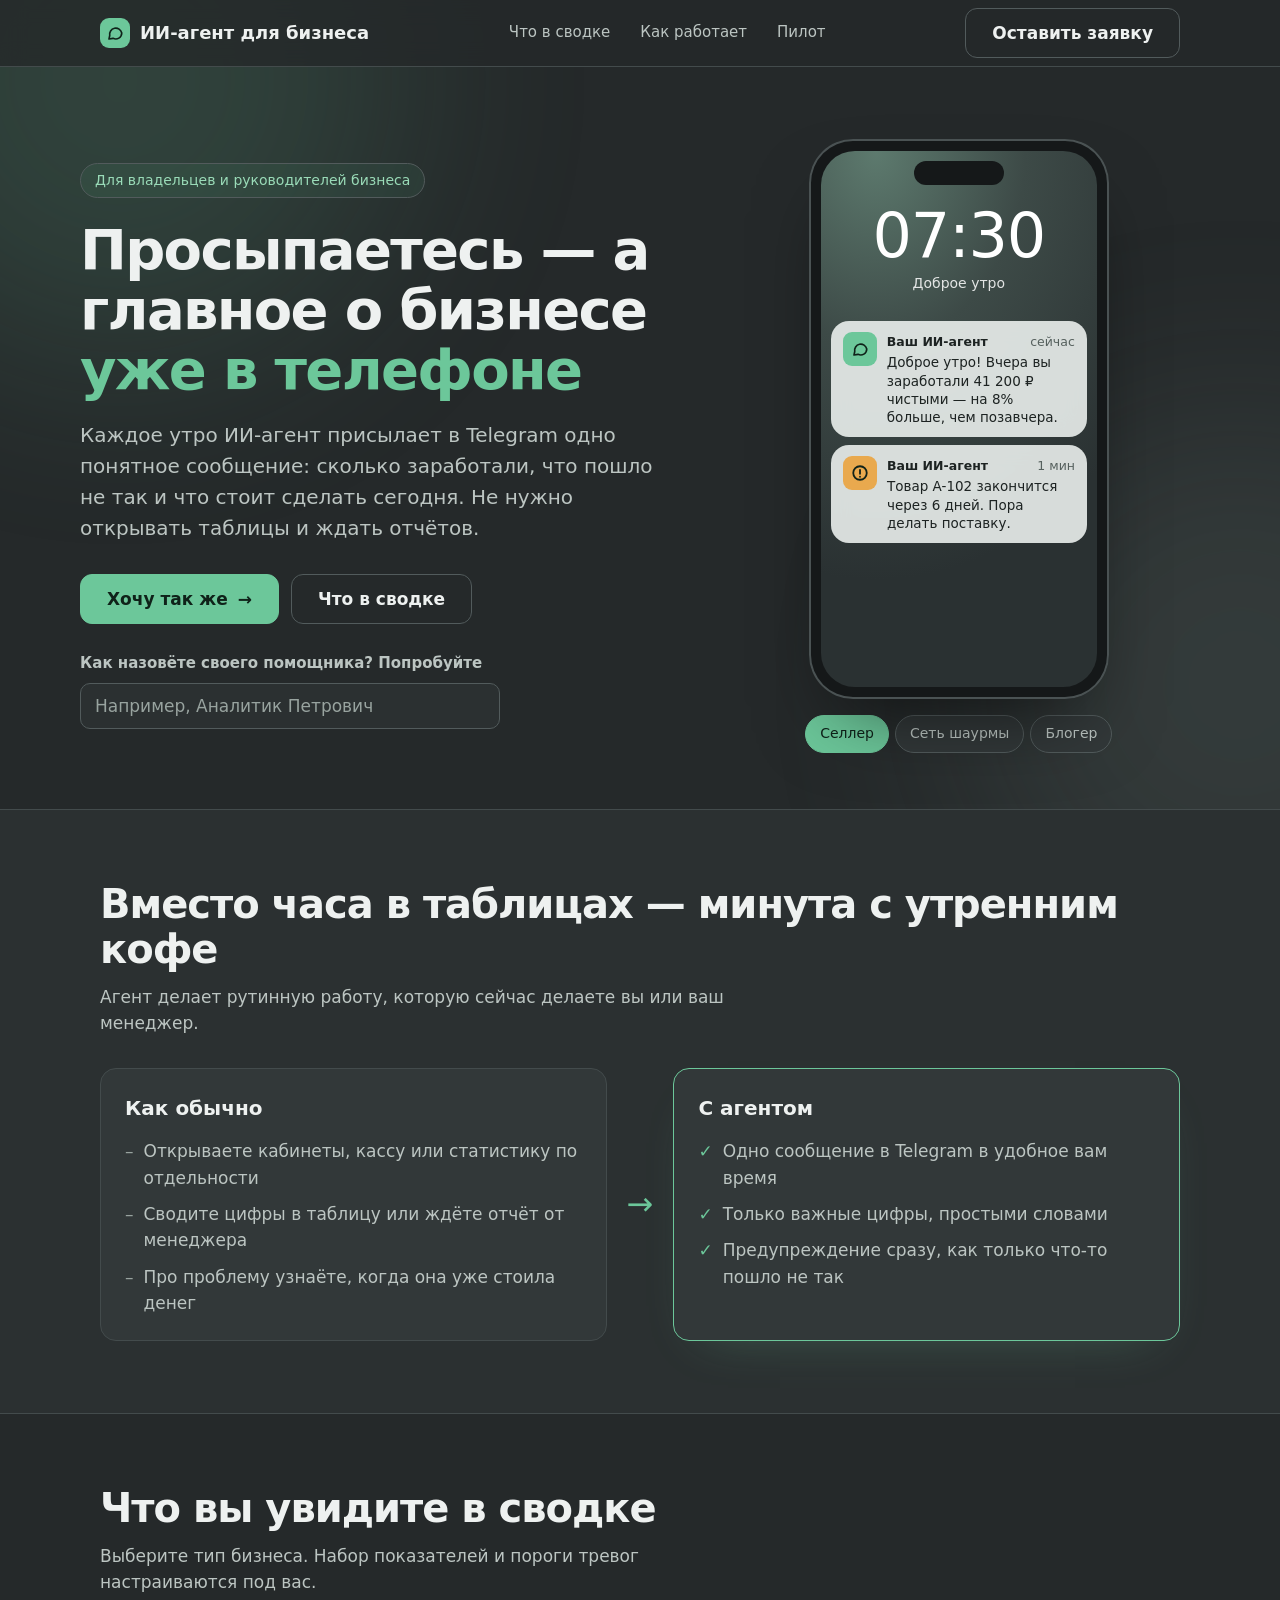
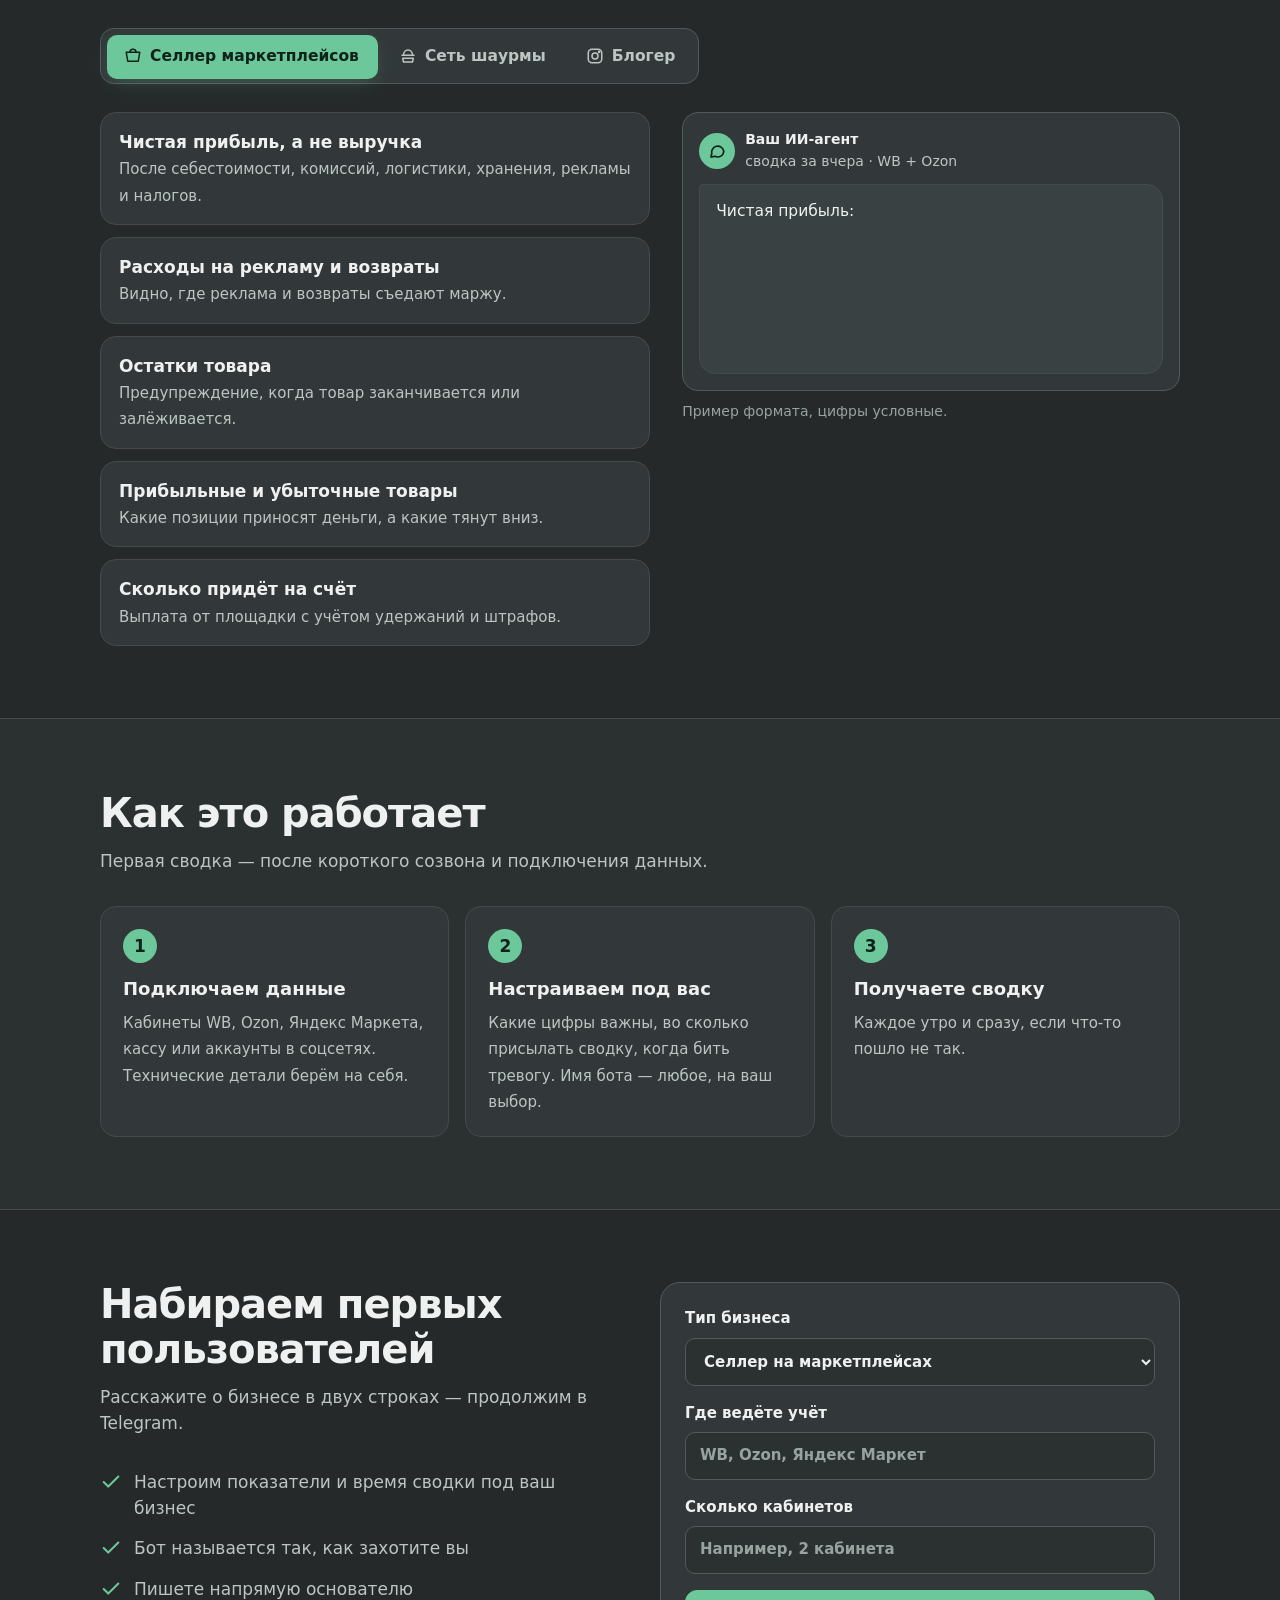
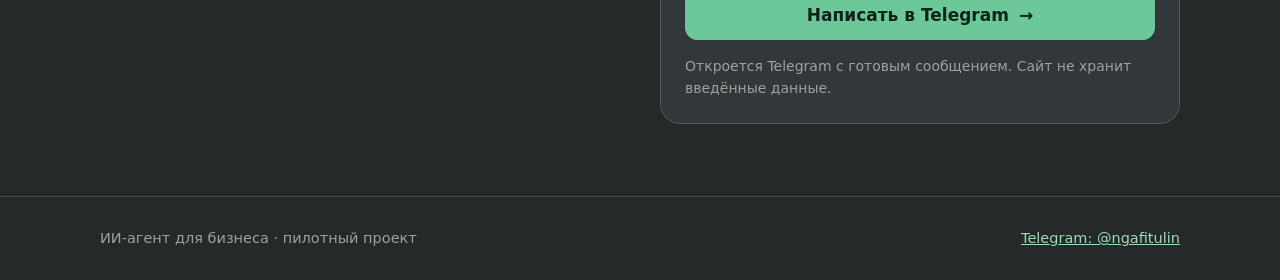
==== commit 695bbed5: "Center layout on mobile; auto-replay summary typing Co-Authored-By: Claude Opus 5.5 <noreply@anthrop" ====
--- a/index.html
+++ b/index.html
@@ -145,7 +145,6 @@
   .bubble .typing i:nth-child(2){animation-delay:.15s}.bubble .typing i:nth-child(3){animation-delay:.3s}
   @keyframes dot{0%,80%,100%{opacity:.3;transform:translateY(0)}40%{opacity:1;transform:translateY(-3px)}}
   .note{font-size:14px;color:var(--dim);margin:10px 0 0}
-  .replay{background:none;border:0;color:var(--accent2);font:inherit;font-size:14px;cursor:pointer;padding:4px 0;text-decoration:underline;text-underline-offset:3px}
 
   .steps{display:grid;grid-template-columns:repeat(3,1fr);gap:16px;counter-reset:s;list-style:none;padding:0;margin:0}
   .steps li{counter-increment:s;background:var(--card);border:1px solid var(--line);border-radius:var(--radius);padding:22px;transition:transform .4s var(--ease),border-color .3s,box-shadow .4s var(--ease)}
@@ -178,9 +177,35 @@
     .ba{grid-template-columns:1fr}
     .ba-arrow{transform:rotate(90deg)}
     nav.links{display:none}
-    .hero{padding:48px 0 40px}
+    .hero{padding:48px 0 40px;text-align:center;gap:36px}
+    .lead,.sub{margin-left:auto;margin-right:auto}
+    .cta-row{justify-content:center}
+    .namer{margin-left:auto;margin-right:auto;width:100%}
+    section h2,section .sub{text-align:center}
     .tabs{display:flex}
     .tab{flex:1 1 auto;justify-content:center}
+    .ba-card h3,.steps li{text-align:center}
+    .ba-card ul{text-align:left}
+    .form-wrap > div{text-align:center}
+    .perks{width:fit-content;max-width:100%;margin:0 auto;text-align:left}
+    footer .wrap{justify-content:center;text-align:center}
+  }
+  @media (max-width:520px){
+    body{font-size:16px}
+    .wrap{padding:0 16px}
+    section{padding:52px 0}
+    .bar{height:58px}
+    .logo{font-size:15px;white-space:nowrap}
+    .logo-mark{width:26px;height:26px}
+    .bar .btn{min-height:40px;padding:0 14px;font-size:14px}
+    h1{font-size:32px}
+    .cta-row .btn{flex:1 1 100%}
+    .phone{width:272px;height:520px}
+    .clock .t{font-size:54px}
+    .tabs{width:100%}
+    .tab{font-size:14.5px;padding:0 12px}
+    .bubble{font-size:15px}
+    form{padding:18px}
   }
   @media (prefers-reduced-motion:reduce){
     *,*::before,*::after{animation:none!important;transition:none!important}
@@ -295,7 +320,7 @@
 Выкуп за 30 дней: 58%
 К выплате: 312 400 ₽"></div>
             </div>
-            <p class="note">Пример формата, цифры условные. <button class="replay" type="button">Показать ещё раз</button></p>
+            <p class="note">Пример формата, цифры условные.</p>
           </div>
         </div>
       </div>
@@ -318,7 +343,7 @@
 Скидки: на точке №2 скидка в 14% чеков
 Смена: точка №4 не прислала фото открытия"></div>
             </div>
-            <p class="note">Пример формата, цифры условные. <button class="replay" type="button">Показать ещё раз</button></p>
+            <p class="note">Пример формата, цифры условные.</p>
           </div>
         </div>
       </div>
@@ -342,7 +367,7 @@
 Лучшее время публикации: 19:00–21:00
 Идея: продолжить тему резюме в формате «до/после»"></div>
             </div>
-            <p class="note">Пример формата, цифры условные. <button class="replay" type="button">Показать ещё раз</button></p>
+            <p class="note">Пример формата, цифры условные.</p>
           </div>
         </div>
       </div>
@@ -492,10 +517,13 @@
   });
 
   /* Печать текста в пузыре сообщения */
-  var timers = new WeakMap();
+  /* Сводка печатается, держится на экране и через несколько секунд печатается заново */
+  var HOLD_MS = 4500;
+  var timers = new Map();
+  function stopBubble(el){ clearTimeout(timers.get(el)); timers.delete(el); }
   function typeBubble(el){
     var full = el.getAttribute('data-text');
-    clearTimeout(timers.get(el));
+    stopBubble(el);
     if(reduce){ el.textContent = full; return; }
     el.innerHTML = '<span class="typing" aria-label="агент печатает"><i></i><i></i><i></i></span>';
     var i = 0;
@@ -503,6 +531,9 @@
       i += 2;
       el.textContent = full.slice(0, i);
       if(i < full.length) timers.set(el, setTimeout(step, 18));
+      else timers.set(el, setTimeout(function(){
+        if(!el.closest('.panel').hidden) typeBubble(el);
+      }, HOLD_MS));
     }
     timers.set(el, setTimeout(step, 650));
   }
@@ -524,7 +555,7 @@
       x.tabIndex = on ? 0 : -1;
       var p = document.getElementById(x.getAttribute('aria-controls'));
       p.hidden = !on;
-      if(on) typeBubble(p.querySelector('.bubble'));
+      if(on) typeBubble(p.querySelector('.bubble')); else stopBubble(p.querySelector('.bubble'));
     });
     moveInd(t);
     if(focus) t.focus();
@@ -541,9 +572,6 @@
     });
   });
   window.addEventListener('resize', function(){ moveInd(document.querySelector('.tab[aria-selected="true"]')); });
-  document.querySelectorAll('.replay').forEach(function(b){
-    b.addEventListener('click', function(){ typeBubble(b.closest('.panel').querySelector('.bubble')); });
-  });
 
   var first = document.querySelector('#panel-sellers .bubble');
   moveInd(tabs[0]);
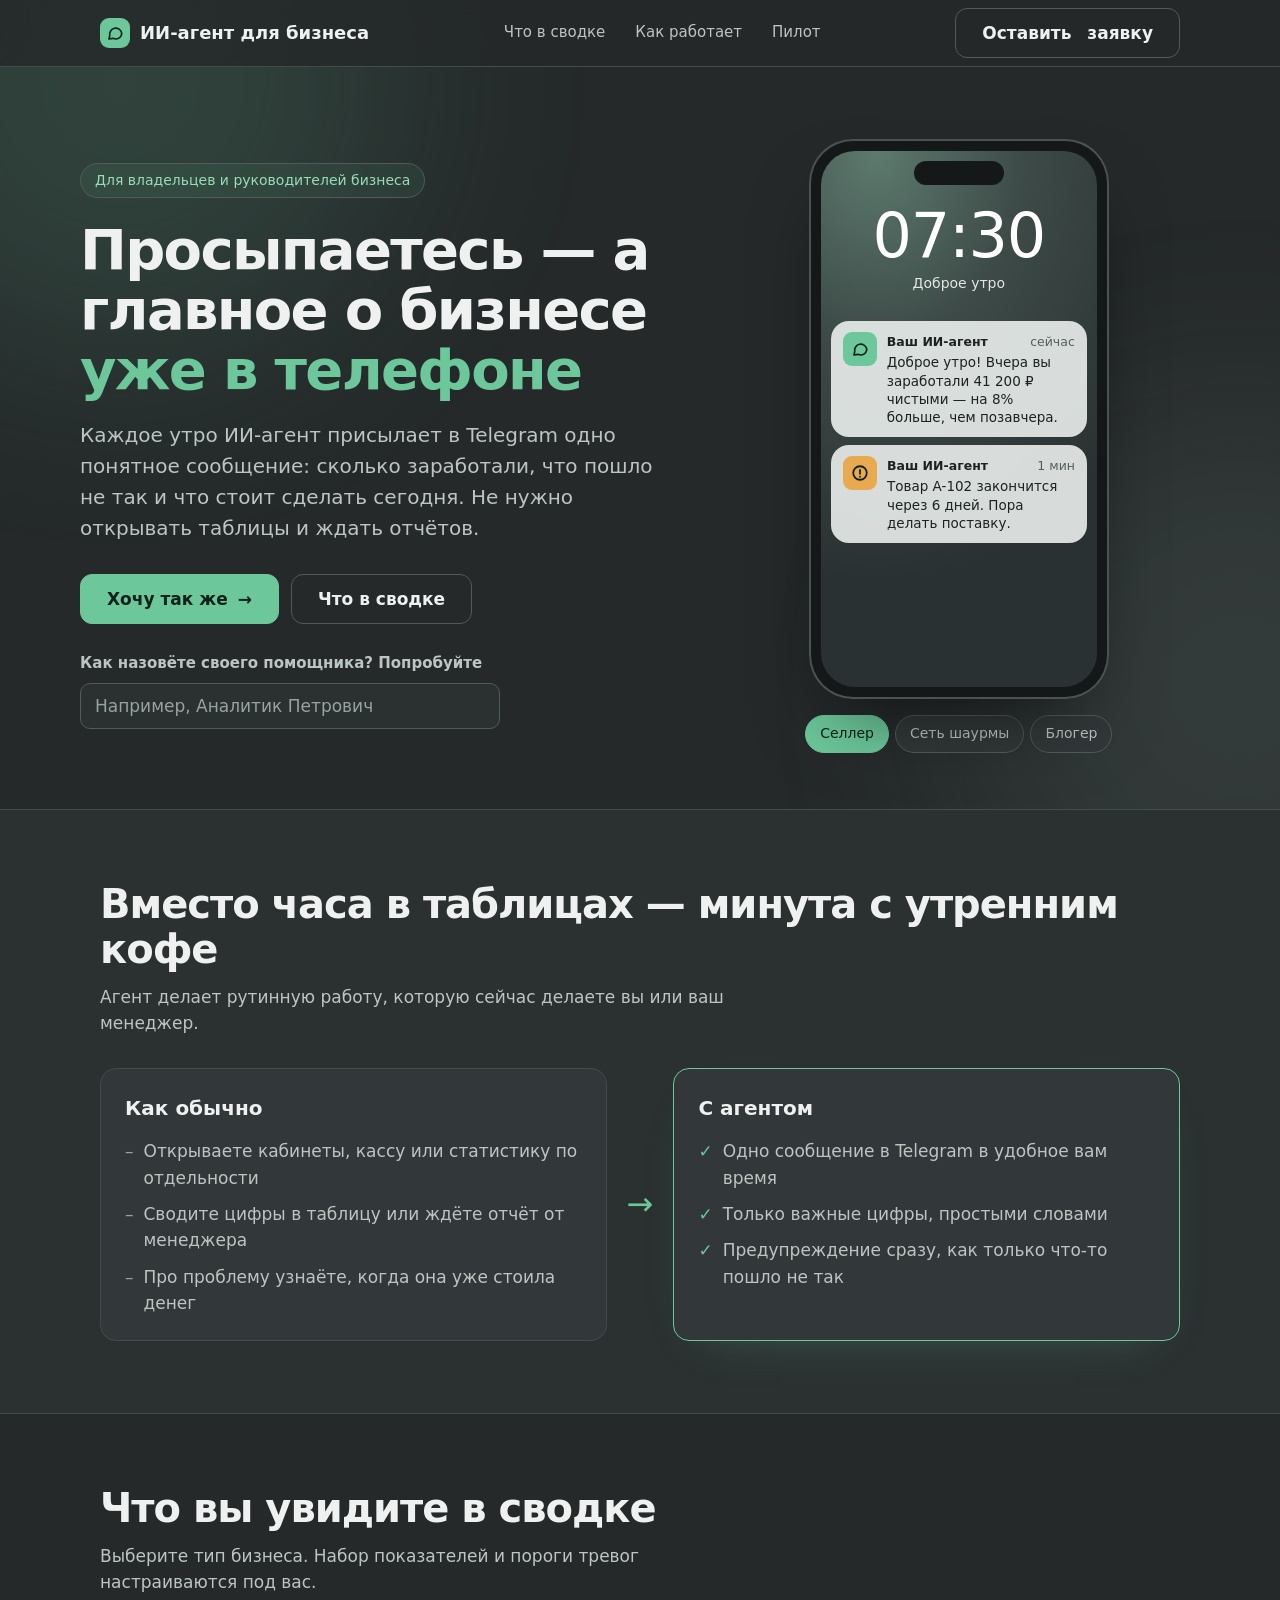
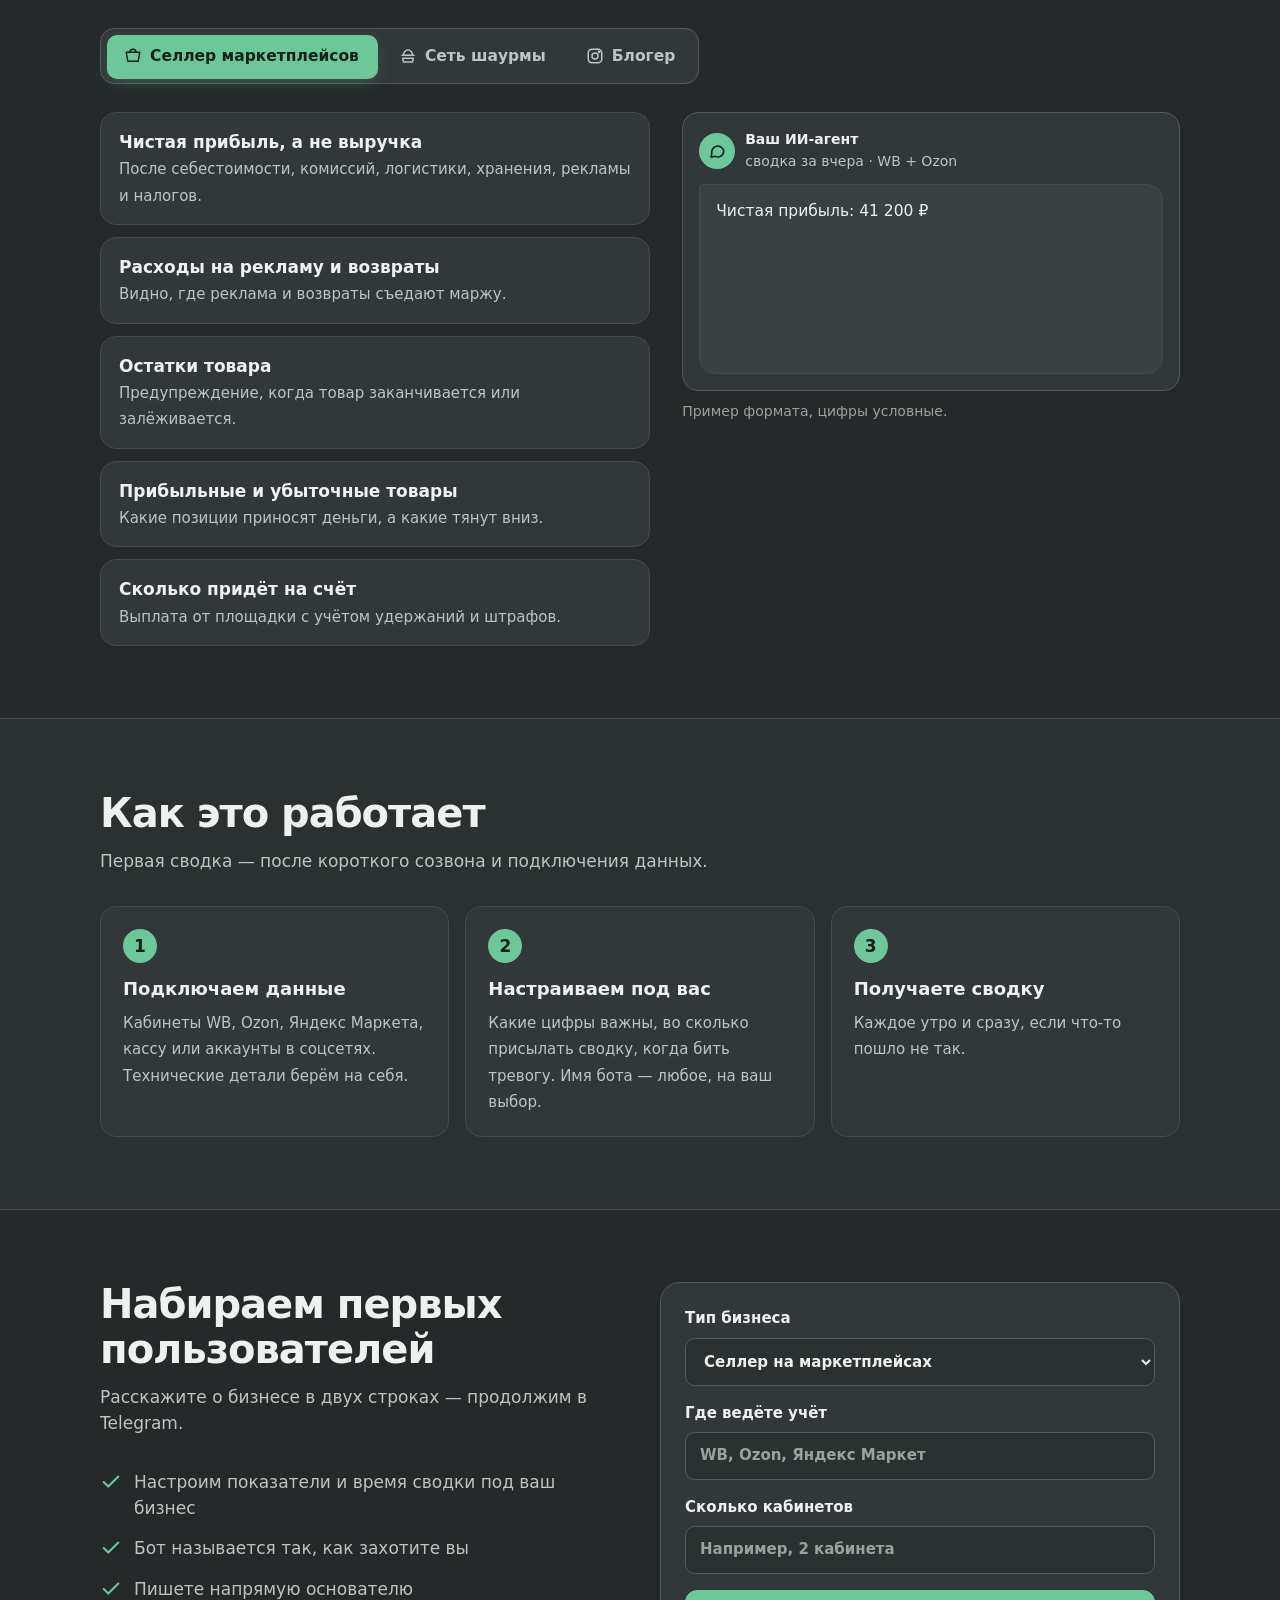
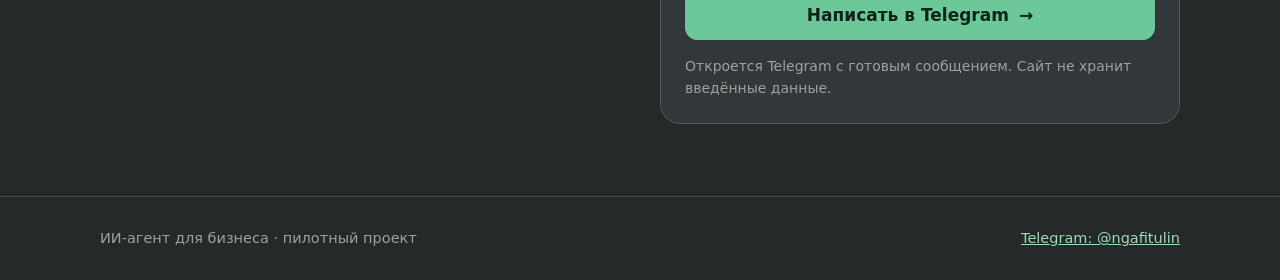
==== commit 3e482ebc: "Fix header button wrapping on phones; center sample note Co-Authored-By: Claude Opus 5.5 <noreply@an" ====
--- a/index.html
+++ b/index.html
@@ -189,6 +189,7 @@
     .form-wrap > div{text-align:center}
     .perks{width:fit-content;max-width:100%;margin:0 auto;text-align:left}
     footer .wrap{justify-content:center;text-align:center}
+    .note{text-align:center}
   }
   @media (max-width:520px){
     body{font-size:16px}
@@ -197,7 +198,8 @@
     .bar{height:58px}
     .logo{font-size:15px;white-space:nowrap}
     .logo-mark{width:26px;height:26px}
-    .bar .btn{min-height:40px;padding:0 14px;font-size:14px}
+    .bar .btn{min-height:40px;padding:0 12px;font-size:13.5px;white-space:nowrap;flex:none}
+    .bar .btn .long{display:none}
     h1{font-size:32px}
     .cta-row .btn{flex:1 1 100%}
     .phone{width:272px;height:520px}
@@ -225,7 +227,7 @@
       <a href="#how">Как работает</a>
       <a href="#request">Пилот</a>
     </nav>
-    <a class="btn ghost" href="#request">Оставить заявку</a>
+    <a class="btn ghost" href="#request"><span class="long">Оставить&nbsp;</span>заявку</a>
   </div>
 </header>
 
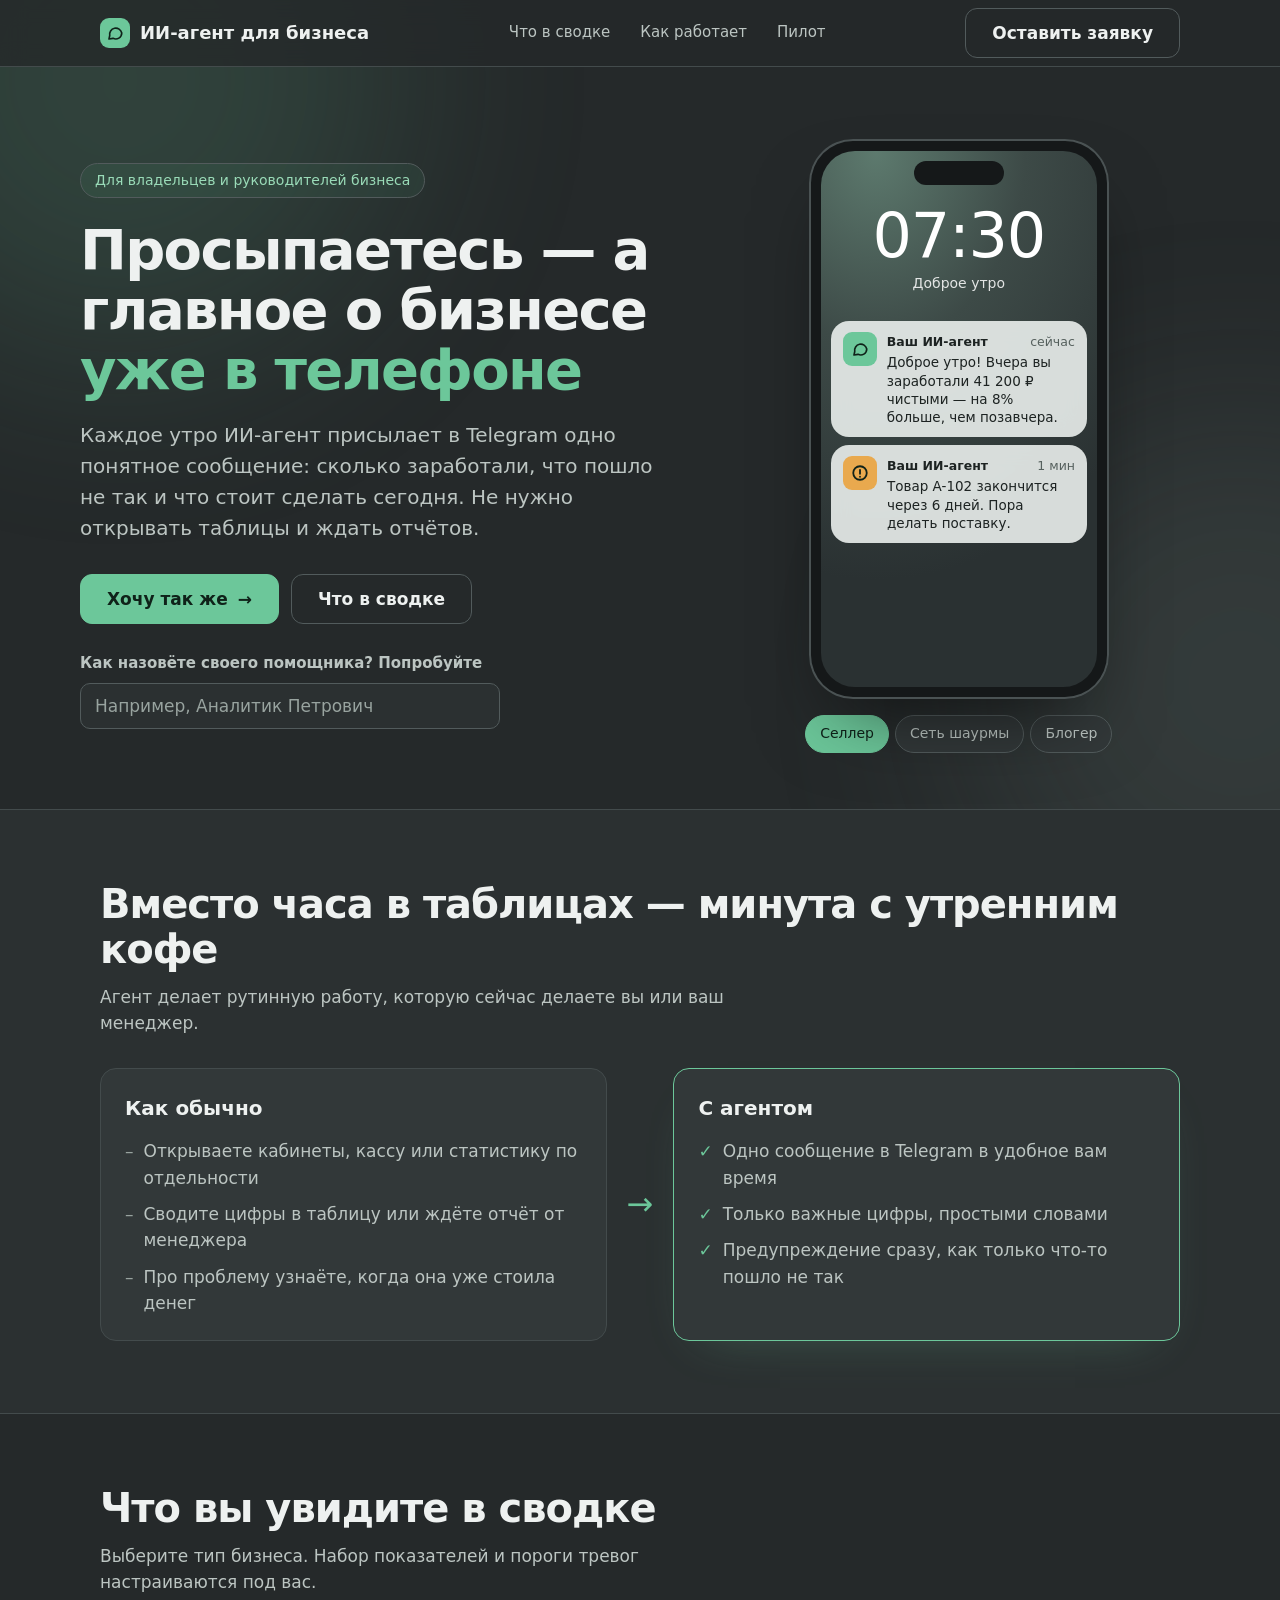
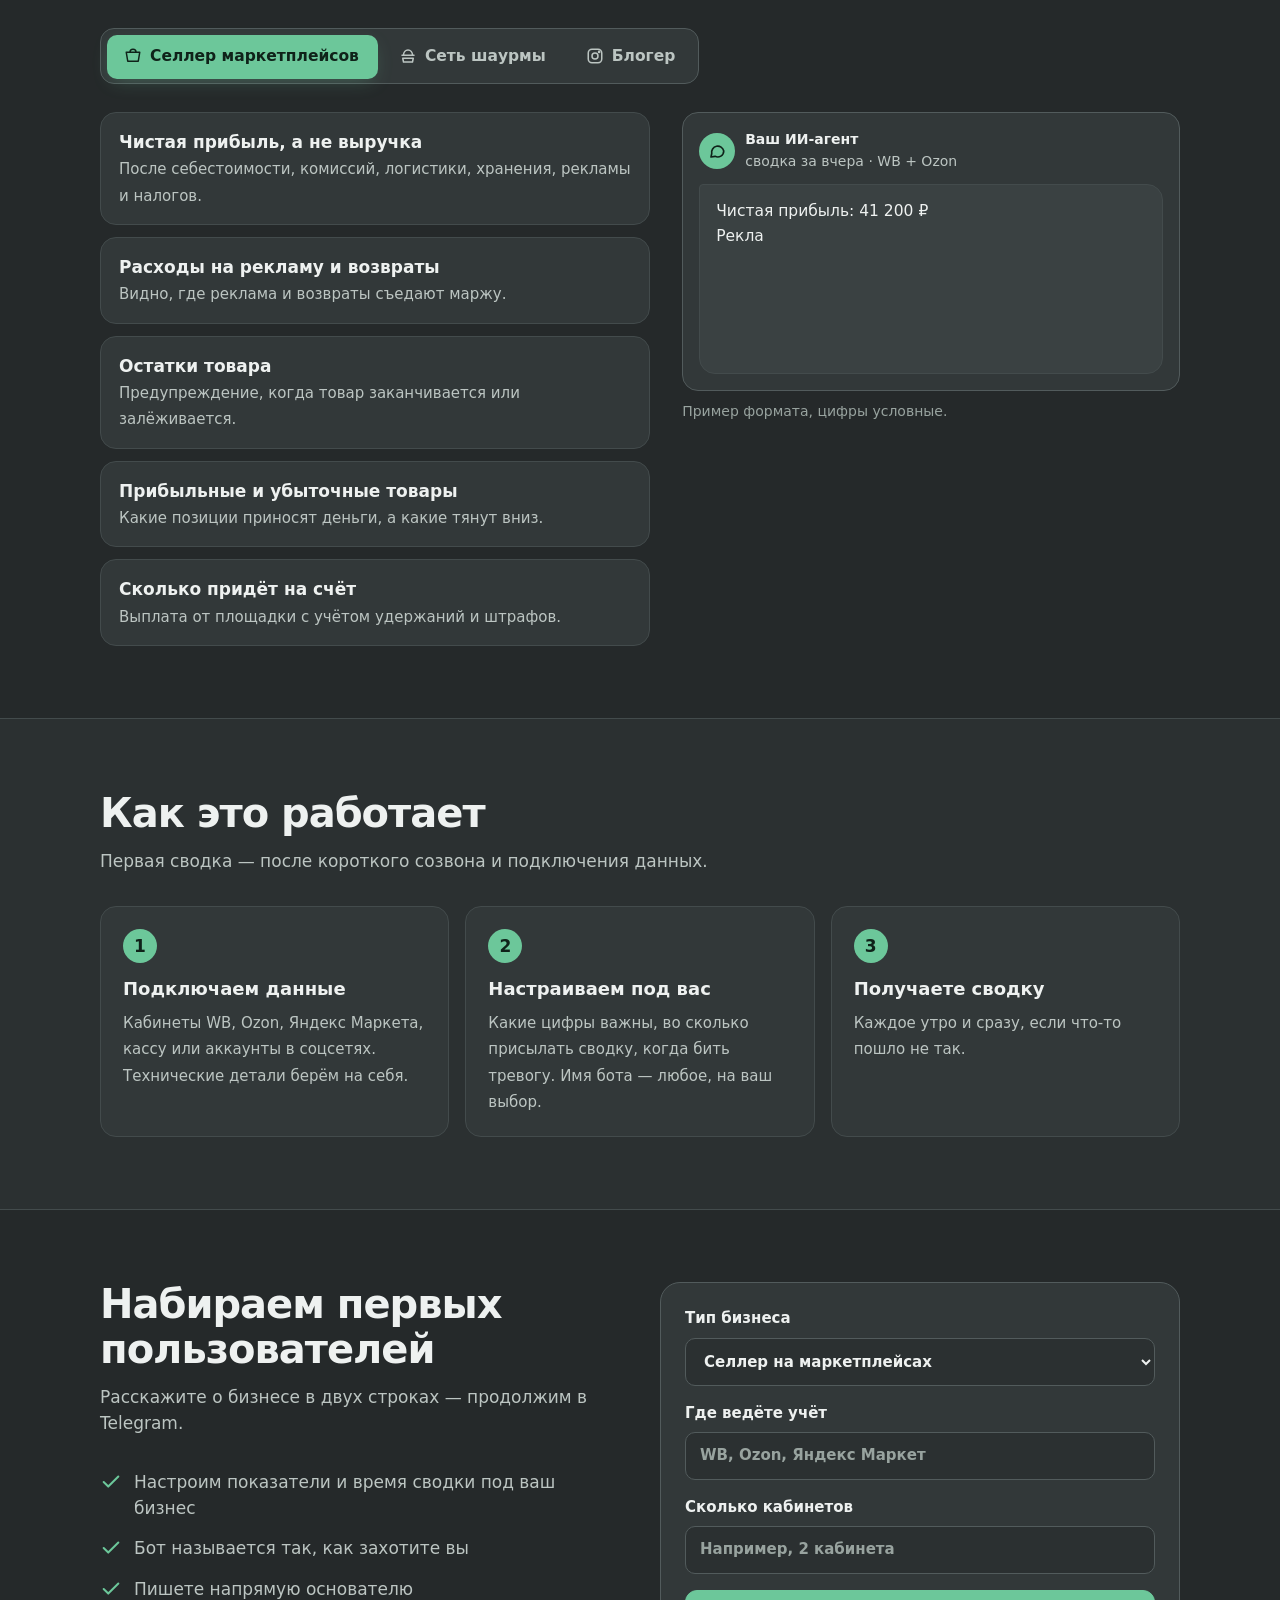
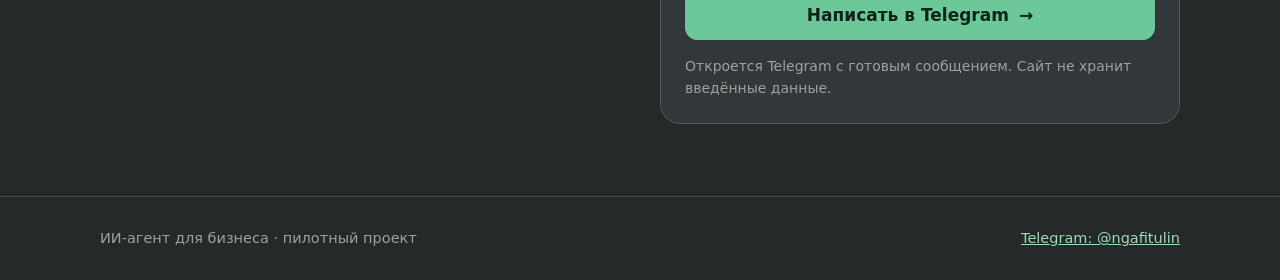
==== commit da516a9e: "Use 'Заявка' as short header button label on phones Co-Authored-By: Claude Opus 5.5 <noreply@anthrop" ====
--- a/index.html
+++ b/index.html
@@ -55,6 +55,7 @@
   .btn:hover .arr{transform:translateX(4px)}
   .btn::before{content:"";position:absolute;top:0;left:-60%;width:40%;height:100%;background:linear-gradient(100deg,transparent,rgba(255,255,255,.4),transparent);transform:skewX(-20deg);transition:left .7s var(--ease)}
   .btn:hover::before{left:130%}
+  .bar .btn .short{display:none}
   .btn.ghost{background:transparent;color:var(--text);border-color:var(--line2)}
   .btn.ghost:hover{border-color:var(--accent);color:var(--accent2);box-shadow:0 0 0 4px rgba(108,199,154,.1)}
   .btn.ghost::before{background:linear-gradient(100deg,transparent,rgba(108,199,154,.2),transparent)}
@@ -200,6 +201,7 @@
     .logo-mark{width:26px;height:26px}
     .bar .btn{min-height:40px;padding:0 12px;font-size:13.5px;white-space:nowrap;flex:none}
     .bar .btn .long{display:none}
+    .bar .btn .short{display:inline}
     h1{font-size:32px}
     .cta-row .btn{flex:1 1 100%}
     .phone{width:272px;height:520px}
@@ -227,7 +229,7 @@
       <a href="#how">Как работает</a>
       <a href="#request">Пилот</a>
     </nav>
-    <a class="btn ghost" href="#request"><span class="long">Оставить&nbsp;</span>заявку</a>
+    <a class="btn ghost" href="#request"><span class="long">Оставить заявку</span><span class="short">Заявка</span></a>
   </div>
 </header>
 
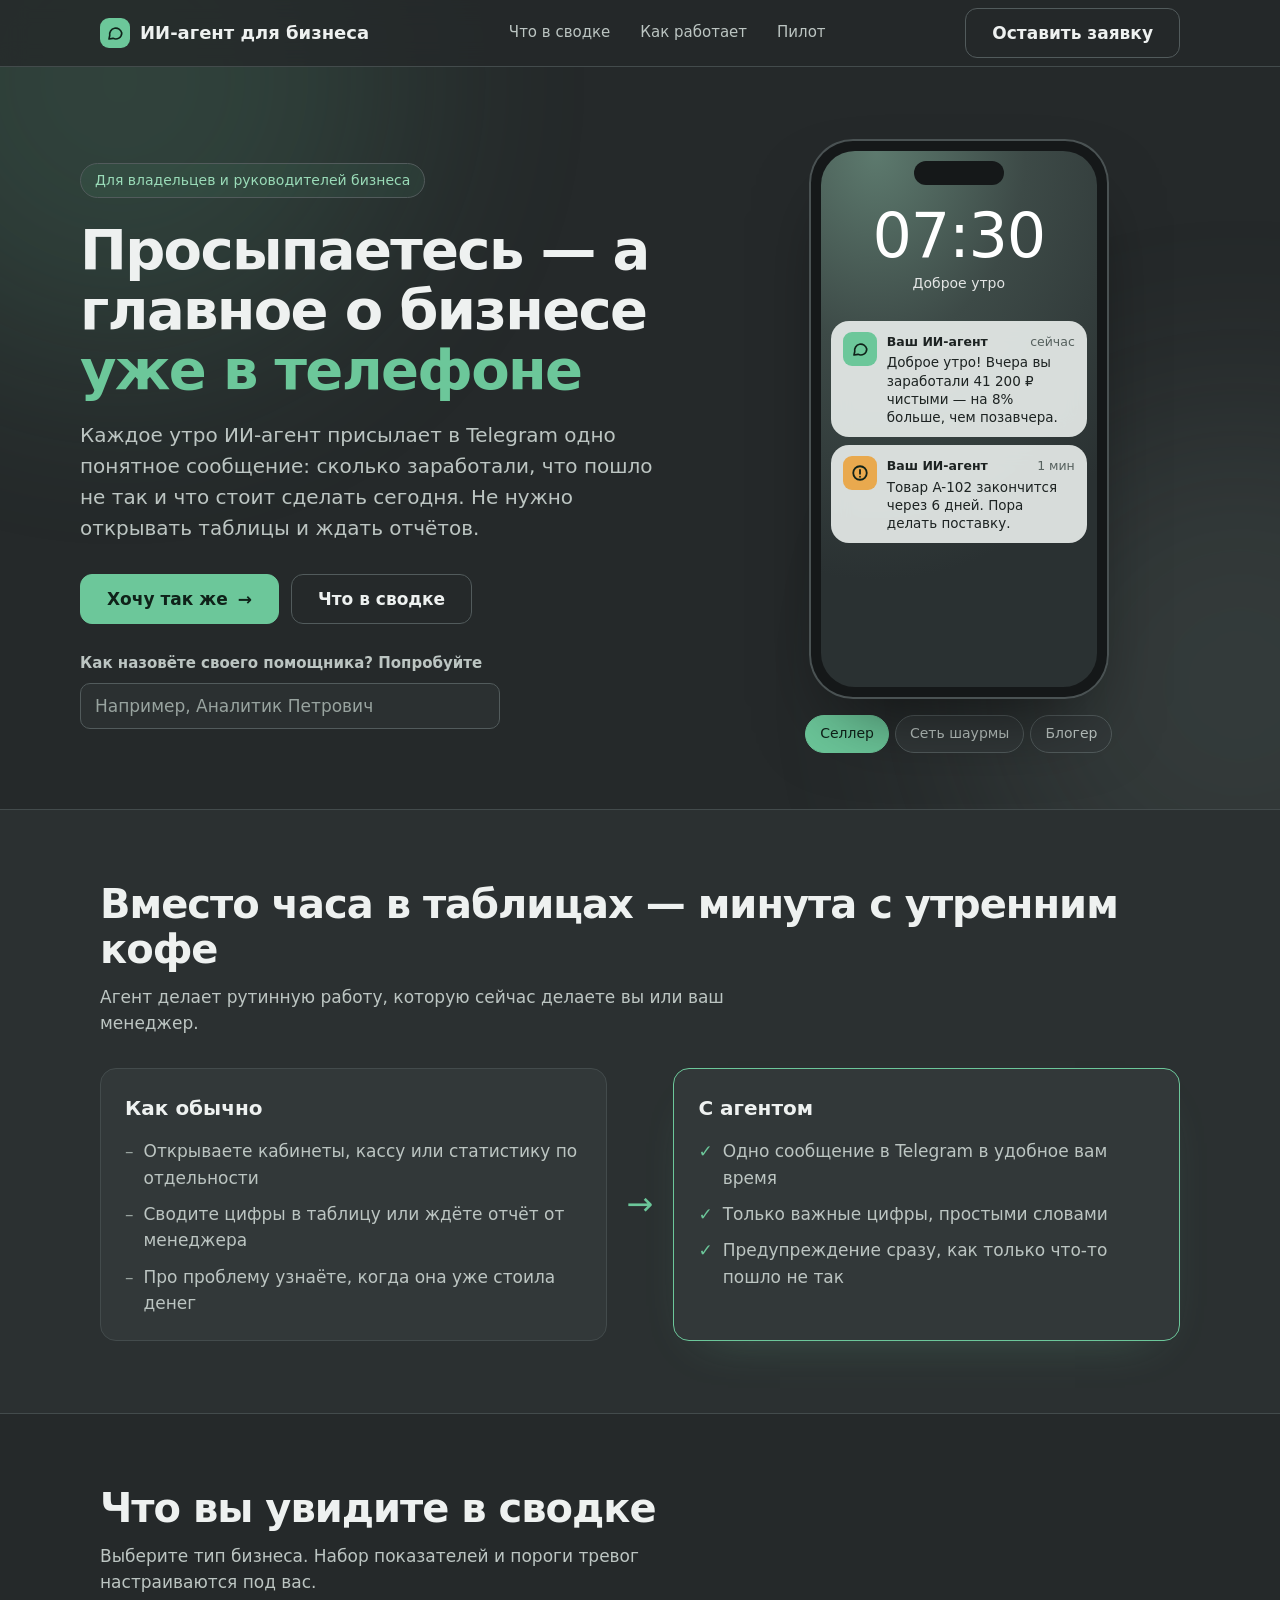
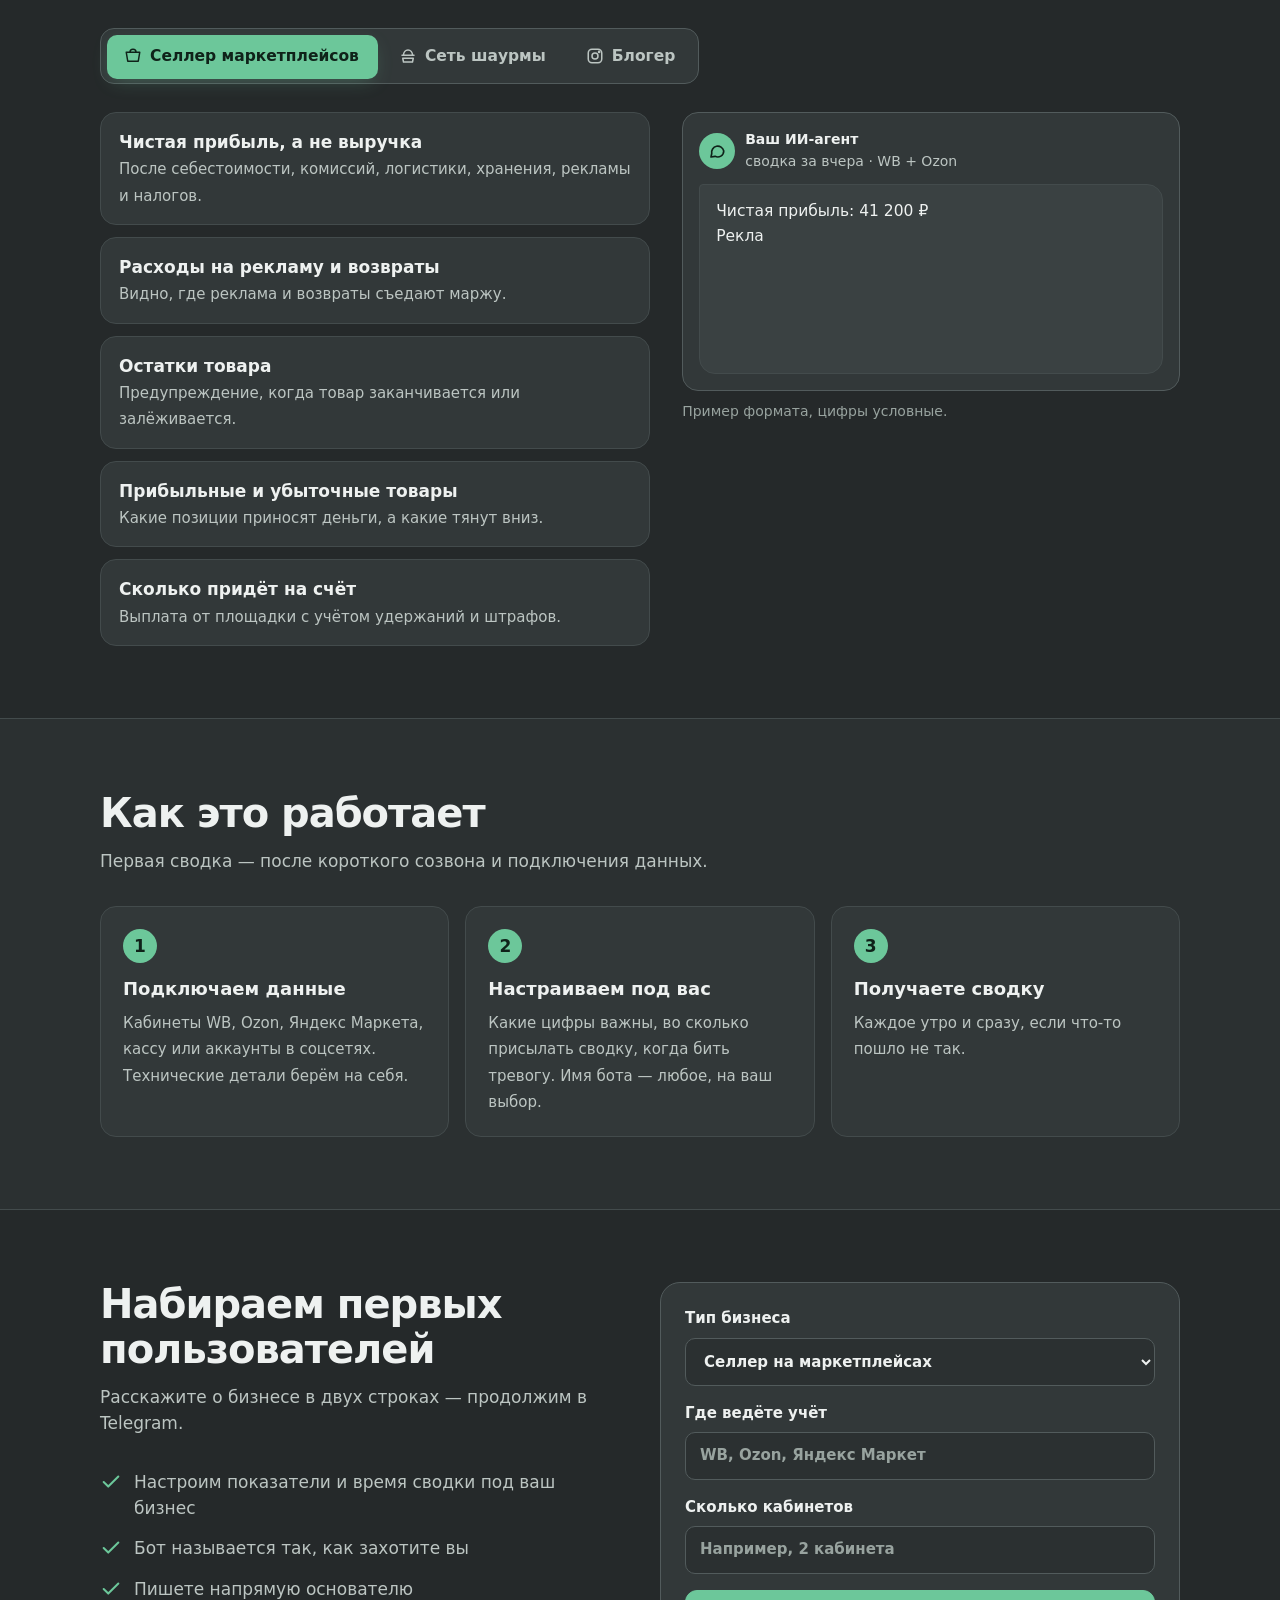
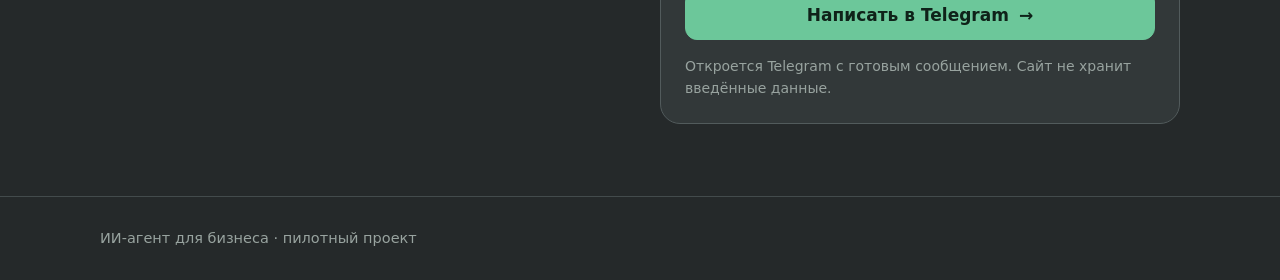
==== commit ddde2256: "Remove Telegram link from footer Co-Authored-By: Claude Sonnet 5.5 <noreply@anthropic.com> Claude-Se" ====
--- a/index.html
+++ b/index.html
@@ -426,7 +426,6 @@
 <footer>
   <div class="wrap">
     <span>ИИ-агент для бизнеса · пилотный проект</span>
-    <a href="https://t.me/ngafitulin" target="_blank" rel="noopener">Telegram: @ngafitulin</a>
   </div>
 </footer>
 
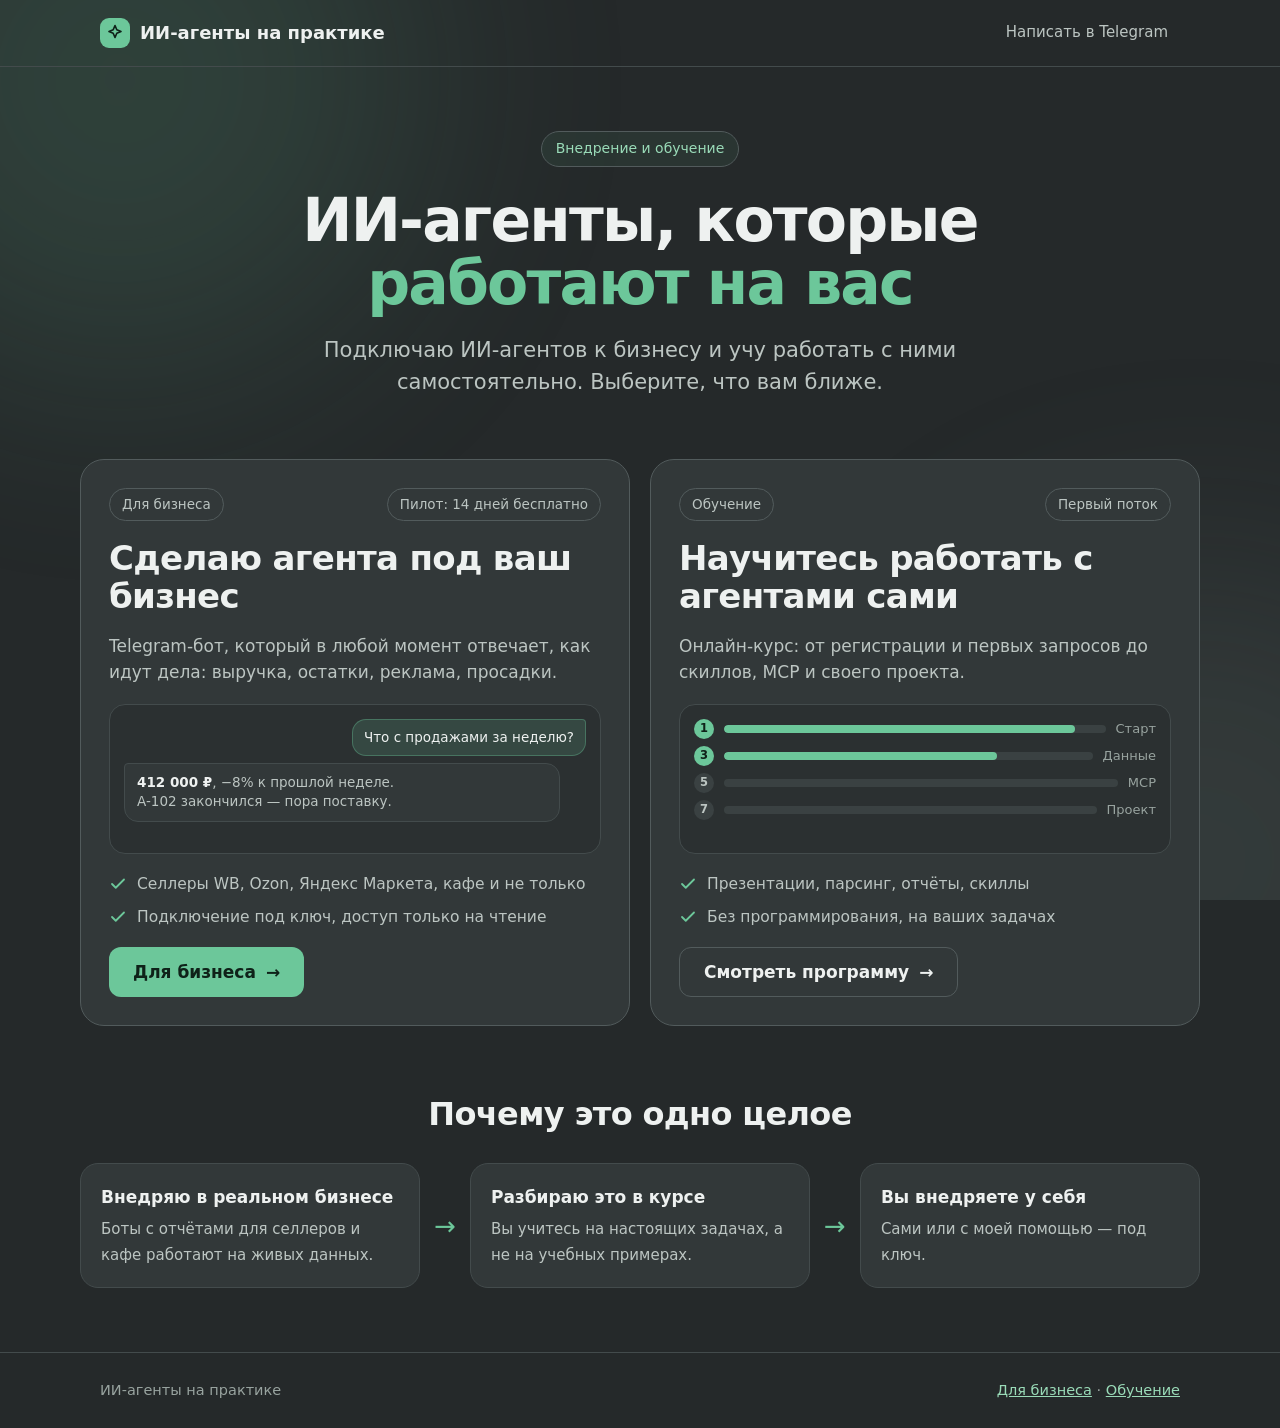
==== commit 127d1268: "Split site into hub, business and school pages - index.html: new hub with two paths (business / scho" ====
--- a/index.html
+++ b/index.html
@@ -3,13 +3,13 @@
 <head>
 <meta charset="utf-8">
 <meta name="viewport" content="width=device-width, initial-scale=1">
-<title>ИИ-агент, который каждое утро присылает сводку по вашему бизнесу в Telegram</title>
-<meta name="description" content="ИИ-агент сам собирает данные из кабинетов маркетплейсов, кассы или соцсетей и присылает главное по бизнесу в Telegram. Для селлеров, сетей шаурмы и блогеров.">
-<meta property="og:title" content="Сводка по вашему бизнесу каждое утро — в Telegram">
-<meta property="og:description" content="Одно сообщение вместо таблиц и отчётов: прибыль, проблемы и что сделать сегодня.">
+<title>ИИ-агенты на практике: внедрение в бизнес и обучение</title>
+<meta name="description" content="Подключаю ИИ-агентов к бизнесу — Telegram-бот с отчётами для селлеров и кафе — и учу работать с агентами самостоятельно.">
+<meta property="og:title" content="ИИ-агенты, которые работают на вас">
+<meta property="og:description" content="Внедрение ИИ-агента в ваш бизнес или онлайн-обучение работе с агентами.">
 <meta property="og:type" content="website">
 <meta name="theme-color" content="#25292a">
-<!-- Сюда вставьте счётчик Яндекс Метрики, чтобы мерить спрос: клики по кнопкам и отправки формы -->
+<!-- Сюда вставьте счётчик Яндекс Метрики -->
 <style>
   :root{
     --bg:#25292a; --bg2:#2b3031; --card:#323839; --card2:#3a4142;
@@ -17,204 +17,106 @@
     --text:#eef1f0; --muted:#bcc5c2; --dim:#98a39f;
     --accent:#6cc79a; --accent2:#9adbb8; --accent-ink:#0f2219;
     --glow:rgba(108,199,154,.32);
-    --radius:16px;
     --ease:cubic-bezier(.22,1,.36,1);
   }
   *{box-sizing:border-box}
   html{scroll-behavior:smooth}
-  body{margin:0;font-family:system-ui,-apple-system,"Segoe UI",Roboto,"Helvetica Neue",Arial,sans-serif;color:var(--text);background:var(--bg);line-height:1.55;font-size:17px;overflow-x:hidden}
+  body{margin:0;font-family:system-ui,-apple-system,"Segoe UI",Roboto,"Helvetica Neue",Arial,sans-serif;color:var(--text);background:var(--bg);line-height:1.55;font-size:17px;overflow-x:hidden;min-height:100vh;display:flex;flex-direction:column}
   a{color:var(--accent2)}
   ::selection{background:var(--accent);color:var(--accent-ink)}
-  .wrap{max-width:1120px;margin:0 auto;padding:0 20px;position:relative}
-
-  /* Мягкий фон */
+  .wrap{max-width:1120px;margin:0 auto;padding:0 20px;position:relative;width:100%}
+
   .bg{position:fixed;inset:0;z-index:-1;pointer-events:none;overflow:hidden}
-  .orb{position:absolute;width:560px;height:560px;border-radius:50%;filter:blur(110px);opacity:.16;background:var(--accent);animation:float 20s var(--ease) infinite alternate}
-  .orb.o1{top:-200px;left:-160px}
-  .orb.o2{top:45%;right:-240px;background:#8fa8a0;opacity:.14;animation-duration:26s}
-  @keyframes float{to{transform:translate(110px,70px) scale(1.12)}}
-
-  /* Шапка */
-  header{position:sticky;top:0;z-index:20;backdrop-filter:blur(12px);-webkit-backdrop-filter:blur(12px);background:rgba(37,41,42,.8);border-bottom:1px solid var(--line)}
+  .orb{position:absolute;width:600px;height:600px;border-radius:50%;filter:blur(120px);opacity:.15;background:var(--accent);animation:float 22s var(--ease) infinite alternate}
+  .orb.o1{top:-220px;left:-180px}
+  .orb.o2{bottom:-260px;right:-220px;background:#8fa8a0;opacity:.14;animation-duration:28s}
+  @keyframes float{to{transform:translate(120px,80px) scale(1.12)}}
+
+  header{border-bottom:1px solid var(--line)}
   .bar{display:flex;align-items:center;justify-content:space-between;height:66px;gap:16px}
   .logo{display:flex;align-items:center;gap:10px;font-weight:700;font-size:18px;text-decoration:none;color:var(--text)}
   .logo-mark{width:30px;height:30px;border-radius:9px;background:var(--accent);display:grid;place-items:center;color:var(--accent-ink)}
   .logo-mark svg{width:18px;height:18px}
-  nav.links{display:flex;gap:6px}
-  nav.links a{color:var(--muted);text-decoration:none;font-size:15px;padding:8px 12px;border-radius:8px;position:relative;transition:color .25s}
-  nav.links a::after{content:"";position:absolute;left:12px;right:12px;bottom:4px;height:2px;background:var(--accent);transform:scaleX(0);transform-origin:left;transition:transform .35s var(--ease)}
-  nav.links a:hover{color:var(--text)}
-  nav.links a:hover::after{transform:scaleX(1)}
-
-  /* Кнопки */
-  .btn{--b:var(--accent);position:relative;overflow:hidden;display:inline-flex;align-items:center;justify-content:center;gap:10px;min-height:50px;padding:0 26px;border-radius:12px;border:1px solid var(--b);background:var(--b);color:var(--accent-ink);font:inherit;font-weight:650;text-decoration:none;cursor:pointer;
-    transition:transform .35s var(--ease),box-shadow .35s var(--ease),background .3s,color .3s,border-color .3s}
-  .btn:hover{transform:translateY(-2px);box-shadow:0 12px 30px -10px var(--glow),0 0 0 4px rgba(108,199,154,.14)}
-  .btn:active{transform:translateY(0) scale(.98)}
-  .btn .arr{display:inline-block;transition:transform .35s var(--ease)}
-  .btn:hover .arr{transform:translateX(4px)}
-  .btn::before{content:"";position:absolute;top:0;left:-60%;width:40%;height:100%;background:linear-gradient(100deg,transparent,rgba(255,255,255,.4),transparent);transform:skewX(-20deg);transition:left .7s var(--ease)}
-  .btn:hover::before{left:130%}
-  .bar .btn .short{display:none}
-  .btn.ghost{background:transparent;color:var(--text);border-color:var(--line2)}
-  .btn.ghost:hover{border-color:var(--accent);color:var(--accent2);box-shadow:0 0 0 4px rgba(108,199,154,.1)}
-  .btn.ghost::before{background:linear-gradient(100deg,transparent,rgba(108,199,154,.2),transparent)}
-  .ripple{position:absolute;border-radius:50%;transform:scale(0);background:rgba(255,255,255,.45);animation:rip .6s var(--ease) forwards;pointer-events:none}
-  .btn.ghost .ripple{background:rgba(108,199,154,.35)}
-  @keyframes rip{to{transform:scale(4);opacity:0}}
-  .btn:focus-visible,.tab:focus-visible,.chip:focus-visible,input:focus-visible,select:focus-visible,nav.links a:focus-visible,.logo:focus-visible{outline:2px solid var(--accent2);outline-offset:3px}
-
-  /* Первый экран */
-  .hero{padding:72px 0 56px;display:grid;grid-template-columns:1.1fr .9fr;gap:48px;align-items:center}
+  .tg{color:var(--muted);text-decoration:none;font-size:15px;padding:8px 12px;border-radius:8px;transition:color .25s}
+  .tg:hover{color:var(--text)}
+
+  main{flex:1}
+  .hero{text-align:center;padding:64px 0 36px}
   .eyebrow{display:inline-flex;align-items:center;gap:8px;font-size:14px;color:var(--accent2);border:1px solid var(--line2);background:rgba(108,199,154,.08);padding:6px 14px;border-radius:999px;margin-bottom:22px}
-  h1{font-size:clamp(34px,5vw,56px);line-height:1.07;letter-spacing:-.03em;margin:0 0 20px}
+  h1{font-size:clamp(34px,5.4vw,60px);line-height:1.06;letter-spacing:-.03em;margin:0 auto 18px;max-width:860px}
   h1 .hl{color:var(--accent)}
-  .lead{font-size:clamp(18px,2vw,20px);color:var(--muted);max-width:580px;margin:0 0 30px}
-  .cta-row{display:flex;gap:12px;flex-wrap:wrap}
-  .namer{margin-top:28px;max-width:420px;display:grid;gap:8px}
-  .namer label{font-size:15px;font-weight:600;color:var(--muted)}
-  .namer input{min-height:46px}
-
-  /* Телефон с уведомлениями */
-  .phone-col{display:flex;flex-direction:column;align-items:center;gap:16px}
-  .phone{width:300px;height:560px;border-radius:44px;padding:12px;background:#151819;box-shadow:0 40px 80px -30px rgba(0,0,0,.6),0 0 0 2px #4a5253 inset;position:relative}
-  .screen{width:100%;height:100%;border-radius:34px;overflow:hidden;position:relative;
-    background:radial-gradient(120% 80% at 20% 0%,#5d7a6e 0%,#3d4a47 45%,#2a3132 100%)}
-  .notch{position:absolute;top:10px;left:50%;transform:translateX(-50%);width:90px;height:24px;border-radius:14px;background:#151819;z-index:2}
-  .clock{text-align:center;color:#fff;padding-top:54px}
-  .clock .t{font-size:62px;font-weight:300;letter-spacing:-.02em;line-height:1}
-  .clock .d{font-size:14px;opacity:.85;margin-top:6px}
-  .notifs{position:absolute;left:10px;right:10px;top:170px;display:flex;flex-direction:column;gap:8px}
-  .notif{display:flex;gap:10px;padding:11px 12px;border-radius:18px;background:rgba(240,244,242,.88);color:#1d2322;backdrop-filter:blur(10px);-webkit-backdrop-filter:blur(10px);
-    transform:translateY(-14px) scale(.96);opacity:0;transition:transform .6s var(--ease),opacity .6s var(--ease)}
-  .notif.show{transform:none;opacity:1}
-  .notif .ic{width:34px;height:34px;border-radius:9px;background:var(--accent);flex:none;display:grid;place-items:center;color:var(--accent-ink)}
-  .notif .ic svg{width:18px;height:18px}
-  .notif .top{display:flex;justify-content:space-between;font-size:12.5px;color:#55605d}
-  .notif .top b{color:#1d2322;font-weight:650}
-  .notif p{margin:2px 0 0;font-size:13.5px;line-height:1.35}
-  .notif.alert .ic{background:#e9a94e}
-  .chips{display:flex;gap:6px;flex-wrap:wrap;justify-content:center}
-  .chip{min-height:38px;padding:0 14px;border-radius:999px;border:1px solid var(--line2);background:var(--card);color:var(--muted);font:inherit;font-size:14px;cursor:pointer;transition:background .3s,color .3s,border-color .3s}
-  .chip:hover{color:var(--text);border-color:var(--accent)}
-  .chip[aria-pressed="true"]{background:var(--accent);color:var(--accent-ink);border-color:var(--accent)}
-
-  section{padding:72px 0}
-  section.alt{background:var(--bg2);border-top:1px solid var(--line);border-bottom:1px solid var(--line)}
-  h2{font-size:clamp(28px,3.6vw,40px);letter-spacing:-.025em;line-height:1.12;margin:0 0 12px}
-  .sub{color:var(--muted);max-width:640px;margin:0 0 32px}
-
-  /* Было / стало */
-  .ba{display:grid;grid-template-columns:1fr auto 1fr;gap:20px;align-items:stretch}
-  .ba-card{background:var(--card);border:1px solid var(--line);border-radius:var(--radius);padding:24px}
-  .ba-card h3{margin:0 0 14px;font-size:20px}
-  .ba-card ul{margin:0;padding:0;list-style:none;display:grid;gap:10px;color:var(--muted)}
-  .ba-card li{display:flex;gap:10px}
-  .ba-card li::before{content:"–";color:var(--dim)}
-  .ba-card.after{border-color:var(--accent);box-shadow:0 20px 50px -30px var(--glow)}
-  .ba-card.after li::before{content:"✓";color:var(--accent)}
-  .ba-arrow{display:grid;place-items:center;color:var(--accent);font-size:32px}
-
-  /* Вкладки */
-  .tabs{position:relative;display:inline-flex;flex-wrap:wrap;gap:4px;padding:5px;border:1px solid var(--line2);border-radius:14px;background:var(--card);margin-bottom:28px}
-  .tab{position:relative;z-index:1;min-height:44px;padding:0 18px;border:0;border-radius:10px;background:transparent;font:inherit;font-weight:600;font-size:15.5px;color:var(--muted);cursor:pointer;transition:color .3s;display:inline-flex;align-items:center;gap:8px}
-  .tab svg{width:18px;height:18px;flex:none}
-  .tab:hover{color:var(--text)}
-  .tab[aria-selected="true"]{color:var(--accent-ink)}
-  .tab-ind{position:absolute;z-index:0;top:5px;left:5px;height:44px;border-radius:10px;background:var(--accent);box-shadow:0 6px 20px -6px var(--glow);transition:transform .45s var(--ease),width .45s var(--ease),height .45s var(--ease)}
-  .panel[hidden]{display:none}
-  .panel{animation:panelIn .5s var(--ease)}
-  @keyframes panelIn{from{opacity:0;transform:translateY(10px)}to{opacity:1;transform:none}}
-
-  .split{display:grid;grid-template-columns:1.05fr .95fr;gap:32px;align-items:start}
-  .cards{list-style:none;margin:0;padding:0;display:grid;gap:12px}
-  .card{position:relative;padding:16px 18px;background:var(--card);border:1px solid var(--line);border-radius:var(--radius);overflow:hidden;transition:transform .35s var(--ease),border-color .3s}
-  .card::before{content:"";position:absolute;inset:0;background:radial-gradient(260px circle at var(--mx,50%) var(--my,50%),rgba(108,199,154,.14),transparent 60%);opacity:0;transition:opacity .3s;pointer-events:none}
-  .card:hover{transform:translateX(4px);border-color:var(--line2)}
-  .card:hover::before{opacity:1}
-  .card strong{display:block;position:relative}
-  .card span{color:var(--muted);font-size:15px;position:relative}
-
-  .chat{background:var(--card);border:1px solid var(--line2);border-radius:var(--radius);padding:16px}
-  .chat-head{display:flex;align-items:center;gap:10px;font-size:14px;color:var(--muted);margin:0 0 12px}
-  .ava{width:36px;height:36px;border-radius:50%;background:var(--accent);display:grid;place-items:center;color:var(--accent-ink);flex:none}
-  .ava svg{width:18px;height:18px}
-  .chat-head b{color:var(--text);font-weight:600;display:block}
-  .bubble{background:var(--card2);border:1px solid var(--line);border-radius:4px 16px 16px 16px;padding:14px 16px;font-size:15.5px;white-space:pre-line;line-height:1.6;min-height:190px}
-  .bubble .typing{display:inline-flex;gap:4px}
-  .bubble .typing i{width:7px;height:7px;border-radius:50%;background:var(--dim);animation:dot 1.2s infinite}
-  .bubble .typing i:nth-child(2){animation-delay:.15s}.bubble .typing i:nth-child(3){animation-delay:.3s}
-  @keyframes dot{0%,80%,100%{opacity:.3;transform:translateY(0)}40%{opacity:1;transform:translateY(-3px)}}
-  .note{font-size:14px;color:var(--dim);margin:10px 0 0}
-
-  .steps{display:grid;grid-template-columns:repeat(3,1fr);gap:16px;counter-reset:s;list-style:none;padding:0;margin:0}
-  .steps li{counter-increment:s;background:var(--card);border:1px solid var(--line);border-radius:var(--radius);padding:22px;transition:transform .4s var(--ease),border-color .3s,box-shadow .4s var(--ease)}
-  .steps li:hover{transform:translateY(-6px);border-color:var(--accent);box-shadow:0 18px 40px -22px var(--glow)}
-  .steps li::before{content:counter(s);display:inline-grid;place-items:center;width:34px;height:34px;border-radius:50%;background:var(--accent);color:var(--accent-ink);font-weight:700;margin-bottom:12px}
-  .steps strong{display:block;margin-bottom:6px;font-size:18px}
-  .steps span{color:var(--muted);font-size:15px}
-
-  .form-wrap{display:grid;grid-template-columns:1fr 1fr;gap:40px;align-items:start}
-  form{display:grid;gap:16px;background:var(--card);border:1px solid var(--line2);border-radius:20px;padding:24px}
-  label{font-weight:600;font-size:15px;display:grid;gap:7px}
-  input,select{font:inherit;min-height:48px;padding:0 14px;border:1px solid var(--line2);border-radius:10px;background:var(--bg2);color:var(--text);transition:border-color .25s,box-shadow .25s}
-  input::placeholder{color:var(--dim)}
-  input:hover,select:hover{border-color:#6a7576}
-  input:focus,select:focus{border-color:var(--accent);box-shadow:0 0 0 4px rgba(108,199,154,.18);outline:none}
-  .hint{font-size:14px;color:var(--dim);margin:0}
-  .perks{list-style:none;padding:0;margin:0;display:grid;gap:14px}
-  .perks li{display:flex;gap:12px;align-items:flex-start;color:var(--muted)}
-  .perks svg{flex:none;width:22px;height:22px;color:var(--accent);margin-top:2px}
-
-  footer{border-top:1px solid var(--line);padding:30px 0;color:var(--dim);font-size:14.5px}
+  .lead{font-size:clamp(18px,2vw,21px);color:var(--muted);max-width:640px;margin:0 auto}
+
+  /* Развилка */
+  .paths{display:grid;grid-template-columns:1fr 1fr;gap:20px;padding:24px 0 56px}
+  .path{position:relative;display:flex;flex-direction:column;gap:18px;padding:28px;border-radius:24px;background:var(--card);border:1px solid var(--line2);text-decoration:none;color:inherit;overflow:hidden;
+    transition:transform .5s var(--ease),border-color .3s,box-shadow .5s var(--ease)}
+  .path::before{content:"";position:absolute;inset:0;background:radial-gradient(380px circle at var(--mx,50%) var(--my,0%),rgba(108,199,154,.16),transparent 60%);opacity:0;transition:opacity .35s;pointer-events:none}
+  .path:hover{transform:translateY(-8px);border-color:var(--accent);box-shadow:0 30px 60px -30px var(--glow)}
+  .path:hover::before{opacity:1}
+  .path:focus-visible{outline:2px solid var(--accent2);outline-offset:4px}
+  .path-top{display:flex;align-items:center;justify-content:space-between;gap:12px;position:relative}
+  .badge{font-size:13.5px;padding:5px 12px;border-radius:99px;border:1px solid var(--line2);color:var(--muted)}
+  .path h2{font-size:clamp(26px,3vw,34px);letter-spacing:-.02em;line-height:1.12;margin:0;position:relative}
+  .path p{color:var(--muted);margin:0;position:relative}
+  .path ul{list-style:none;margin:0;padding:0;display:grid;gap:9px;position:relative}
+  .path li{display:flex;gap:10px;color:var(--muted);font-size:15.5px}
+  .path li svg{flex:none;width:18px;height:18px;color:var(--accent);margin-top:3px}
+  .go{margin-top:auto;display:inline-flex;align-items:center;gap:10px;align-self:flex-start;min-height:50px;padding:0 24px;border-radius:12px;background:var(--accent);color:var(--accent-ink);font-weight:650;position:relative;transition:box-shadow .35s var(--ease)}
+  .path:hover .go{box-shadow:0 12px 30px -10px var(--glow),0 0 0 4px rgba(108,199,154,.14)}
+  .go .arr{transition:transform .35s var(--ease)}
+  .path:hover .go .arr{transform:translateX(5px)}
+  .path.school .go{background:transparent;color:var(--text);border:1px solid var(--line2)}
+  .path.school:hover .go{border-color:var(--accent);color:var(--accent2)}
+
+  /* Мини-визуалы */
+  .viz{position:relative;height:150px;border-radius:16px;background:var(--bg2);border:1px solid var(--line);overflow:hidden;padding:14px}
+  .bubble-q{position:absolute;right:14px;top:14px;background:rgba(108,199,154,.16);border:1px solid rgba(108,199,154,.35);border-radius:14px 4px 14px 14px;padding:7px 11px;font-size:13.5px}
+  .bubble-a{position:absolute;left:14px;top:58px;right:40px;background:var(--card);border:1px solid var(--line);border-radius:4px 14px 14px 14px;padding:9px 12px;font-size:13.5px;color:var(--muted);line-height:1.45;opacity:0;transform:translateY(8px);transition:opacity .6s var(--ease),transform .6s var(--ease)}
+  .bubble-a b{color:var(--text)}
+  .viz.play .bubble-a{opacity:1;transform:none}
+  .bars{position:absolute;left:14px;right:14px;bottom:14px;top:14px;display:grid;gap:7px;align-content:start}
+  .bar-row{display:flex;align-items:center;gap:10px;font-size:13px;color:var(--dim)}
+  .bar-row .n{width:20px;height:20px;border-radius:50%;display:grid;place-items:center;font-size:11.5px;font-weight:700;background:var(--card2);color:var(--muted);flex:none;transition:background .35s,color .35s}
+  .bar-row .l{flex:1;height:8px;border-radius:99px;background:var(--card2);overflow:hidden}
+  .bar-row .l i{display:block;height:100%;width:0;background:var(--accent);border-radius:99px;transition:width .7s var(--ease)}
+  .bar-row.on .n{background:var(--accent);color:var(--accent-ink)}
+
+  /* Как связано */
+  .loop{padding:8px 0 64px}
+  .loop h2{text-align:center;font-size:clamp(24px,3vw,32px);letter-spacing:-.02em;margin:0 0 24px}
+  .chain{display:grid;grid-template-columns:1fr auto 1fr auto 1fr;gap:14px;align-items:stretch;list-style:none;margin:0;padding:0}
+  .chain li.step{background:var(--card);border:1px solid var(--line);border-radius:18px;padding:20px}
+  .chain b{display:block;margin-bottom:4px}
+  .chain span{color:var(--muted);font-size:15px}
+  .chain .ar{display:grid;place-items:center;color:var(--accent);font-size:26px}
+
+  footer{border-top:1px solid var(--line);padding:26px 0;color:var(--dim);font-size:14.5px}
   footer .wrap{display:flex;justify-content:space-between;gap:16px;flex-wrap:wrap}
 
   .reveal{opacity:0;transform:translateY(24px);transition:opacity .8s var(--ease),transform .8s var(--ease)}
   .reveal.in{opacity:1;transform:none}
 
   @media (max-width:880px){
-    .hero,.split,.form-wrap{grid-template-columns:1fr}
-    .steps{grid-template-columns:1fr}
-    .ba{grid-template-columns:1fr}
-    .ba-arrow{transform:rotate(90deg)}
-    nav.links{display:none}
-    .hero{padding:48px 0 40px;text-align:center;gap:36px}
-    .lead,.sub{margin-left:auto;margin-right:auto}
-    .cta-row{justify-content:center}
-    .namer{margin-left:auto;margin-right:auto;width:100%}
-    section h2,section .sub{text-align:center}
-    .tabs{display:flex}
-    .tab{flex:1 1 auto;justify-content:center}
-    .ba-card h3,.steps li{text-align:center}
-    .ba-card ul{text-align:left}
-    .form-wrap > div{text-align:center}
-    .perks{width:fit-content;max-width:100%;margin:0 auto;text-align:left}
+    .paths{grid-template-columns:1fr}
+    .chain{grid-template-columns:1fr}
+    .chain .ar{transform:rotate(90deg)}
+    .chain li.step{text-align:center}
     footer .wrap{justify-content:center;text-align:center}
-    .note{text-align:center}
   }
   @media (max-width:520px){
     body{font-size:16px}
     .wrap{padding:0 16px}
-    section{padding:52px 0}
     .bar{height:58px}
-    .logo{font-size:15px;white-space:nowrap}
-    .logo-mark{width:26px;height:26px}
-    .bar .btn{min-height:40px;padding:0 12px;font-size:13.5px;white-space:nowrap;flex:none}
-    .bar .btn .long{display:none}
-    .bar .btn .short{display:inline}
+    .logo{font-size:15px}
+    .hero{padding:44px 0 24px}
     h1{font-size:32px}
-    .cta-row .btn{flex:1 1 100%}
-    .phone{width:272px;height:520px}
-    .clock .t{font-size:54px}
-    .tabs{width:100%}
-    .tab{font-size:14.5px;padding:0 12px}
-    .bubble{font-size:15px}
-    form{padding:18px}
+    .path{padding:20px;border-radius:20px}
+    .go{align-self:stretch;justify-content:center}
   }
   @media (prefers-reduced-motion:reduce){
     *,*::before,*::after{animation:none!important;transition:none!important}
     .reveal{opacity:1;transform:none}
-    html{scroll-behavior:auto}
   }
 </style>
 </head>
@@ -223,236 +125,89 @@
 
 <header>
   <div class="wrap bar">
-    <a class="logo" href="#top"><span class="logo-mark" aria-hidden="true"><svg viewBox="0 0 24 24" fill="none" stroke="currentColor" stroke-width="2.2" stroke-linecap="round" stroke-linejoin="round"><path d="M21 12a8 8 0 0 1-11.6 7.1L4 20l1-4.6A8 8 0 1 1 21 12z"/></svg></span>ИИ-агент для бизнеса</a>
-    <nav class="links" aria-label="Разделы">
-      <a href="#what">Что в сводке</a>
-      <a href="#how">Как работает</a>
-      <a href="#request">Пилот</a>
-    </nav>
-    <a class="btn ghost" href="#request"><span class="long">Оставить заявку</span><span class="short">Заявка</span></a>
+    <a class="logo" href="./"><span class="logo-mark" aria-hidden="true"><svg viewBox="0 0 24 24" fill="none" stroke="currentColor" stroke-width="2.2" stroke-linecap="round" stroke-linejoin="round"><path d="M12 2l2.4 5.6L20 10l-5.6 2.4L12 18l-2.4-5.6L4 10l5.6-2.4z"/></svg></span>ИИ-агенты на практике</a>
+    <a class="tg" href="https://t.me/ngafitulin" target="_blank" rel="noopener">Написать в Telegram</a>
   </div>
 </header>
 
-<main id="top">
-  <div class="wrap hero">
-    <div class="reveal">
-      <span class="eyebrow">Для владельцев и руководителей бизнеса</span>
-      <h1>Просыпаетесь — а главное о бизнесе <span class="hl">уже в телефоне</span></h1>
-      <p class="lead">Каждое утро ИИ-агент присылает в Telegram одно понятное сообщение: сколько заработали, что пошло не так и что стоит сделать сегодня. Не нужно открывать таблицы и ждать отчётов.</p>
-      <div class="cta-row">
-        <a class="btn" href="#request">Хочу так же <span class="arr" aria-hidden="true">→</span></a>
-        <a class="btn ghost" href="#what">Что в сводке</a>
+<main>
+  <div class="wrap hero reveal">
+    <span class="eyebrow">Внедрение и обучение</span>
+    <h1>ИИ-агенты, которые <span class="hl">работают на вас</span></h1>
+    <p class="lead">Подключаю ИИ-агентов к бизнесу и учу работать с ними самостоятельно. Выберите, что вам ближе.</p>
+  </div>
+
+  <div class="wrap paths">
+    <a class="path reveal" href="business/">
+      <div class="path-top"><span class="badge">Для бизнеса</span><span class="badge">Пилот: 14 дней бесплатно</span></div>
+      <h2>Сделаю агента под ваш бизнес</h2>
+      <p>Telegram-бот, который в любой момент отвечает, как идут дела: выручка, остатки, реклама, просадки.</p>
+      <div class="viz" id="viz-biz" aria-hidden="true">
+        <div class="bubble-q">Что с продажами за неделю?</div>
+        <div class="bubble-a"><b>412 000 ₽</b>, −8% к прошлой неделе.<br>A-102 закончился — пора поставку.</div>
       </div>
-      <div class="namer">
-        <label for="botname">Как назовёте своего помощника? Попробуйте</label>
-        <input id="botname" type="text" maxlength="24" placeholder="Например, Аналитик Петрович" autocomplete="off">
-      </div>
-    </div>
-
-    <div class="phone-col reveal">
-      <div class="phone" role="img" aria-label="Телефон, на который утром приходят уведомления от ИИ-агента">
-        <div class="screen">
-          <div class="notch" aria-hidden="true"></div>
-          <div class="clock" aria-hidden="true"><div class="t">07:30</div><div class="d">Доброе утро</div></div>
-          <div class="notifs" id="notifs" aria-hidden="true"></div>
+      <ul>
+        <li><svg viewBox="0 0 24 24" fill="none" stroke="currentColor" stroke-width="2.4" stroke-linecap="round" stroke-linejoin="round" aria-hidden="true"><path d="M20 6 9 17l-5-5"/></svg>Селлеры WB, Ozon, Яндекс Маркета, кафе и не только</li>
+        <li><svg viewBox="0 0 24 24" fill="none" stroke="currentColor" stroke-width="2.4" stroke-linecap="round" stroke-linejoin="round" aria-hidden="true"><path d="M20 6 9 17l-5-5"/></svg>Подключение под ключ, доступ только на чтение</li>
+      </ul>
+      <span class="go">Для бизнеса <span class="arr" aria-hidden="true">→</span></span>
+    </a>
+
+    <a class="path school reveal" href="school/">
+      <div class="path-top"><span class="badge">Обучение</span><span class="badge">Первый поток</span></div>
+      <h2>Научитесь работать с агентами сами</h2>
+      <p>Онлайн-курс: от регистрации и первых запросов до скиллов, MCP и своего проекта.</p>
+      <div class="viz" id="viz-school" aria-hidden="true">
+        <div class="bars">
+          <div class="bar-row"><span class="n">1</span><span class="l"><i style="--w:92%"></i></span>Старт</div>
+          <div class="bar-row"><span class="n">3</span><span class="l"><i style="--w:74%"></i></span>Данные</div>
+          <div class="bar-row"><span class="n">5</span><span class="l"><i style="--w:55%"></i></span>MCP</div>
+          <div class="bar-row"><span class="n">7</span><span class="l"><i style="--w:38%"></i></span>Проект</div>
         </div>
       </div>
-      <div class="chips" role="group" aria-label="Пример для бизнеса">
-        <button class="chip" type="button" data-seg="0" aria-pressed="true">Селлер</button>
-        <button class="chip" type="button" data-seg="1" aria-pressed="false">Сеть шаурмы</button>
-        <button class="chip" type="button" data-seg="2" aria-pressed="false">Блогер</button>
-      </div>
-    </div>
-  </div>
-
-  <section class="alt">
-    <div class="wrap">
-      <h2 class="reveal">Вместо часа в таблицах — минута с утренним кофе</h2>
-      <p class="sub reveal">Агент делает рутинную работу, которую сейчас делаете вы или ваш менеджер.</p>
-      <div class="ba">
-        <div class="ba-card reveal">
-          <h3>Как обычно</h3>
-          <ul>
-            <li>Открываете кабинеты, кассу или статистику по отдельности</li>
-            <li>Сводите цифры в таблицу или ждёте отчёт от менеджера</li>
-            <li>Про проблему узнаёте, когда она уже стоила денег</li>
-          </ul>
-        </div>
-        <div class="ba-arrow reveal" aria-hidden="true">→</div>
-        <div class="ba-card after reveal">
-          <h3>С агентом</h3>
-          <ul>
-            <li>Одно сообщение в Telegram в удобное вам время</li>
-            <li>Только важные цифры, простыми словами</li>
-            <li>Предупреждение сразу, как только что-то пошло не так</li>
-          </ul>
-        </div>
-      </div>
-    </div>
-  </section>
-
-  <section id="what">
-    <div class="wrap">
-      <h2 class="reveal">Что вы увидите в сводке</h2>
-      <p class="sub reveal">Выберите тип бизнеса. Набор показателей и пороги тревог настраиваются под вас.</p>
-
-      <div class="tabs reveal" role="tablist" aria-label="Тип бизнеса">
-        <span class="tab-ind" aria-hidden="true"></span>
-        <button class="tab" role="tab" id="tab-sellers" aria-controls="panel-sellers" aria-selected="true" type="button">
-          <svg viewBox="0 0 24 24" fill="none" stroke="currentColor" stroke-width="2" stroke-linecap="round" stroke-linejoin="round" aria-hidden="true"><path d="M3 7h18l-2 12H5L3 7z"/><path d="M8 7a4 4 0 0 1 8 0"/></svg>Селлер маркетплейсов</button>
-        <button class="tab" role="tab" id="tab-food" aria-controls="panel-food" aria-selected="false" type="button" tabindex="-1">
-          <svg viewBox="0 0 24 24" fill="none" stroke="currentColor" stroke-width="2" stroke-linecap="round" stroke-linejoin="round" aria-hidden="true"><path d="M4 11h16"/><path d="M6 11c0-4 2.7-7 6-7s6 3 6 7"/><path d="M5 15h14l-1 5H6l-1-5z"/></svg>Сеть шаурмы</button>
-        <button class="tab" role="tab" id="tab-blog" aria-controls="panel-blog" aria-selected="false" type="button" tabindex="-1">
-          <svg viewBox="0 0 24 24" fill="none" stroke="currentColor" stroke-width="2" stroke-linecap="round" stroke-linejoin="round" aria-hidden="true"><rect x="3" y="3" width="18" height="18" rx="5"/><circle cx="12" cy="12" r="4"/><circle cx="17.5" cy="6.5" r=".8" fill="currentColor"/></svg>Блогер</button>
-      </div>
-
-      <div class="panel" role="tabpanel" id="panel-sellers" aria-labelledby="tab-sellers">
-        <div class="split">
-          <ul class="cards">
-            <li class="card"><strong>Чистая прибыль, а не выручка</strong><span>После себестоимости, комиссий, логистики, хранения, рекламы и налогов.</span></li>
-            <li class="card"><strong>Расходы на рекламу и возвраты</strong><span>Видно, где реклама и возвраты съедают маржу.</span></li>
-            <li class="card"><strong>Остатки товара</strong><span>Предупреждение, когда товар заканчивается или залёживается.</span></li>
-            <li class="card"><strong>Прибыльные и убыточные товары</strong><span>Какие позиции приносят деньги, а какие тянут вниз.</span></li>
-            <li class="card"><strong>Сколько придёт на счёт</strong><span>Выплата от площадки с учётом удержаний и штрафов.</span></li>
-          </ul>
-          <div>
-            <div class="chat">
-              <div class="chat-head"><span class="ava" aria-hidden="true"><svg viewBox="0 0 24 24" fill="none" stroke="currentColor" stroke-width="2.2" stroke-linecap="round" stroke-linejoin="round"><path d="M21 12a8 8 0 0 1-11.6 7.1L4 20l1-4.6A8 8 0 1 1 21 12z"/></svg></span><span><b class="bot-name">Ваш ИИ-агент</b>сводка за вчера · WB + Ozon</span></div>
-              <div class="bubble" data-text="Чистая прибыль: 41 200 ₽
-Реклама: 11,4% от выручки — выше вашего лимита 8%
-Товар A-102: остатка на 6 дней продаж, пора делать поставку
-Выкуп за 30 дней: 58%
-К выплате: 312 400 ₽"></div>
-            </div>
-            <p class="note">Пример формата, цифры условные.</p>
-          </div>
-        </div>
-      </div>
-
-      <div class="panel" role="tabpanel" id="panel-food" aria-labelledby="tab-food" hidden>
-        <div class="split">
-          <ul class="cards">
-            <li class="card"><strong>Выручка и средний чек по каждой точке</strong><span>Точки сравниваются между собой, а не только с прошлым месяцем.</span></li>
-            <li class="card"><strong>Расход продуктов и списания</strong><span>Сигнал, если точка тратит продуктов заметно больше остальных.</span></li>
-            <li class="card"><strong>Скидки и возвраты</strong><span>Где прибыль утекает через скидки и ошибки на кассе.</span></li>
-            <li class="card"><strong>Открытие смен</strong><span>Сотрудник присылает фото в Telegram, агент проверяет и сообщает, если отчёта нет вовремя.</span></li>
-          </ul>
-          <div>
-            <div class="chat">
-              <div class="chat-head"><span class="ava" aria-hidden="true"><svg viewBox="0 0 24 24" fill="none" stroke="currentColor" stroke-width="2.2" stroke-linecap="round" stroke-linejoin="round"><path d="M21 12a8 8 0 0 1-11.6 7.1L4 20l1-4.6A8 8 0 1 1 21 12z"/></svg></span><span><b class="bot-name">Ваш ИИ-агент</b>сводка за вчера · 7 точек</span></div>
-              <div class="bubble" data-text="Выручка сети: 486 000 ₽
-Средний чек: 410 ₽
-Продукты: точка №3 тратит 38% выручки, остальные около 32%
-Списания: на точке №5 в 2 раза больше среднего
-Скидки: на точке №2 скидка в 14% чеков
-Смена: точка №4 не прислала фото открытия"></div>
-            </div>
-            <p class="note">Пример формата, цифры условные.</p>
-          </div>
-        </div>
-      </div>
-
-      <div class="panel" role="tabpanel" id="panel-blog" aria-labelledby="tab-blog" hidden>
-        <div class="split">
-          <ul class="cards">
-            <li class="card"><strong>Охваты и вовлечённость</strong><span>Сколько людей увидели каждый пост и как реагировали — с объяснением, почему выросло или упало.</span></li>
-            <li class="card"><strong>Рост и отток подписчиков</strong><span>Сколько пришло и ушло, после каких публикаций.</span></li>
-            <li class="card"><strong>Что и когда публиковать</strong><span>Какие темы, форматы и часы работают именно у вас.</span></li>
-            <li class="card"><strong>Тренды в вашей нише</strong><span>Что набирает просмотры у похожих авторов.</span></li>
-            <li class="card"><strong>Идеи следующих постов</strong><span>Агент предлагает темы на основе того, что сработало.</span></li>
-          </ul>
-          <div>
-            <div class="chat">
-              <div class="chat-head"><span class="ava" aria-hidden="true"><svg viewBox="0 0 24 24" fill="none" stroke="currentColor" stroke-width="2.2" stroke-linecap="round" stroke-linejoin="round"><path d="M21 12a8 8 0 0 1-11.6 7.1L4 20l1-4.6A8 8 0 1 1 21 12z"/></svg></span><span><b class="bot-name">Ваш ИИ-агент</b>сводка за неделю · Instagram + Telegram</span></div>
-              <div class="bubble" data-text="Охват за неделю: 84 300 (+12%)
-Вовлечённость: 4,1% — лучшая за месяц
-Лучший пост: Reels про нейросети для резюме — 31 000 просмотров
-Подписчики: +412 / −96
-Лучшее время публикации: 19:00–21:00
-Идея: продолжить тему резюме в формате «до/после»"></div>
-            </div>
-            <p class="note">Пример формата, цифры условные.</p>
-          </div>
-        </div>
-      </div>
-    </div>
-  </section>
-
-  <section id="how" class="alt">
-    <div class="wrap">
-      <h2 class="reveal">Как это работает</h2>
-      <p class="sub reveal">Первая сводка — после короткого созвона и подключения данных.</p>
-      <ol class="steps">
-        <li class="reveal"><strong>Подключаем данные</strong><span>Кабинеты WB, Ozon, Яндекс Маркета, кассу или аккаунты в соцсетях. Технические детали берём на себя.</span></li>
-        <li class="reveal"><strong>Настраиваем под вас</strong><span>Какие цифры важны, во сколько присылать сводку, когда бить тревогу. Имя бота — любое, на ваш выбор.</span></li>
-        <li class="reveal"><strong>Получаете сводку</strong><span>Каждое утро и сразу, если что-то пошло не так.</span></li>
-      </ol>
-    </div>
-  </section>
-
-  <section id="request">
-    <div class="wrap form-wrap">
-      <div class="reveal">
-        <h2>Набираем первых пользователей</h2>
-        <p class="sub">Расскажите о бизнесе в двух строках — продолжим в Telegram.</p>
-        <ul class="perks">
-          <li><svg viewBox="0 0 24 24" fill="none" stroke="currentColor" stroke-width="2.2" stroke-linecap="round" stroke-linejoin="round" aria-hidden="true"><path d="M20 6 9 17l-5-5"/></svg>Настроим показатели и время сводки под ваш бизнес</li>
-          <li><svg viewBox="0 0 24 24" fill="none" stroke="currentColor" stroke-width="2.2" stroke-linecap="round" stroke-linejoin="round" aria-hidden="true"><path d="M20 6 9 17l-5-5"/></svg>Бот называется так, как захотите вы</li>
-          <li><svg viewBox="0 0 24 24" fill="none" stroke="currentColor" stroke-width="2.2" stroke-linecap="round" stroke-linejoin="round" aria-hidden="true"><path d="M20 6 9 17l-5-5"/></svg>Пишете напрямую основателю</li>
-        </ul>
-      </div>
-      <form id="lead" class="reveal" novalidate>
-        <label for="seg">Тип бизнеса
-          <select id="seg" name="seg">
-            <option value="Селлер на маркетплейсах">Селлер на маркетплейсах</option>
-            <option value="Сеть шаурмы / фастфуда">Сеть шаурмы / фастфуда</option>
-            <option value="Блогер">Блогер</option>
-            <option value="Другое">Другое</option>
-          </select>
-        </label>
-        <label for="sys"><span id="sys-label">Где ведёте учёт</span>
-          <input id="sys" name="sys" type="text" placeholder="WB, Ozon, Яндекс Маркет" autocomplete="off">
-        </label>
-        <label for="cnt"><span id="cnt-label">Сколько кабинетов</span>
-          <input id="cnt" name="cnt" type="text" placeholder="Например, 2 кабинета" autocomplete="off">
-        </label>
-        <button class="btn" type="submit">Написать в Telegram <span class="arr" aria-hidden="true">→</span></button>
-        <p class="hint">Откроется Telegram с готовым сообщением. Сайт не хранит введённые данные.</p>
-      </form>
-    </div>
+      <ul>
+        <li><svg viewBox="0 0 24 24" fill="none" stroke="currentColor" stroke-width="2.4" stroke-linecap="round" stroke-linejoin="round" aria-hidden="true"><path d="M20 6 9 17l-5-5"/></svg>Презентации, парсинг, отчёты, скиллы</li>
+        <li><svg viewBox="0 0 24 24" fill="none" stroke="currentColor" stroke-width="2.4" stroke-linecap="round" stroke-linejoin="round" aria-hidden="true"><path d="M20 6 9 17l-5-5"/></svg>Без программирования, на ваших задачах</li>
+      </ul>
+      <span class="go">Смотреть программу <span class="arr" aria-hidden="true">→</span></span>
+    </a>
+  </div>
+
+  <section class="wrap loop">
+    <h2 class="reveal">Почему это одно целое</h2>
+    <ol class="chain">
+      <li class="step reveal"><b>Внедряю в реальном бизнесе</b><span>Боты с отчётами для селлеров и кафе работают на живых данных.</span></li>
+      <li class="ar reveal" aria-hidden="true">→</li>
+      <li class="step reveal"><b>Разбираю это в курсе</b><span>Вы учитесь на настоящих задачах, а не на учебных примерах.</span></li>
+      <li class="ar reveal" aria-hidden="true">→</li>
+      <li class="step reveal"><b>Вы внедряете у себя</b><span>Сами или с моей помощью — под ключ.</span></li>
+    </ol>
   </section>
 </main>
 
 <footer>
   <div class="wrap">
-    <span>ИИ-агент для бизнеса · пилотный проект</span>
+    <span>ИИ-агенты на практике</span>
+    <span><a href="business/">Для бизнеса</a> · <a href="school/">Обучение</a></span>
   </div>
 </footer>
 
 <script>
 (function(){
-  var TG_USERNAME = "ngafitulin";
-  var DEFAULT_NAME = "Ваш ИИ-агент";
   var reduce = window.matchMedia('(prefers-reduced-motion: reduce)').matches;
-  var botName = DEFAULT_NAME;
-
-  /* Волна по клику на кнопки */
-  document.querySelectorAll('.btn').forEach(function(b){
-    b.addEventListener('pointerdown', function(e){
-      if(reduce) return;
-      var r = b.getBoundingClientRect(), s = Math.max(r.width, r.height);
-      var sp = document.createElement('span');
-      sp.className = 'ripple';
-      sp.style.width = sp.style.height = s + 'px';
-      sp.style.left = (e.clientX - r.left - s/2) + 'px';
-      sp.style.top = (e.clientY - r.top - s/2) + 'px';
-      b.appendChild(sp);
-      setTimeout(function(){ sp.remove(); }, 650);
-    });
+
+  var io = 'IntersectionObserver' in window ? new IntersectionObserver(function(es){
+    es.forEach(function(en){ if(en.isIntersecting){ en.target.classList.add('in'); io.unobserve(en.target); } });
+  }, {threshold:.12}) : null;
+  document.querySelectorAll('.reveal').forEach(function(el, i){
+    var p = el.parentElement;
+    if(p.classList.contains('paths') || p.classList.contains('chain'))
+      el.style.transitionDelay = [].indexOf.call(p.children, el) * 110 + 'ms';
+    if(io) io.observe(el); else el.classList.add('in');
   });
 
   /* Подсветка карточек за курсором */
-  document.querySelectorAll('.card').forEach(function(c){
+  document.querySelectorAll('.path').forEach(function(c){
     c.addEventListener('pointermove', function(e){
       var r = c.getBoundingClientRect();
       c.style.setProperty('--mx', (e.clientX - r.left) + 'px');
@@ -460,158 +215,29 @@
     });
   });
 
-  /* Появление при прокрутке */
-  var io = 'IntersectionObserver' in window ? new IntersectionObserver(function(es){
-    es.forEach(function(en){ if(en.isIntersecting){ en.target.classList.add('in'); io.unobserve(en.target); } });
-  }, {threshold:.12}) : null;
-  document.querySelectorAll('.reveal').forEach(function(el){
-    var sibs = [].slice.call(el.parentElement.children).filter(function(x){ return x.classList.contains('reveal'); });
-    if(el.parentElement.classList.contains('steps') || el.parentElement.classList.contains('ba'))
-      el.style.transitionDelay = sibs.indexOf(el) * 120 + 'ms';
-    if(io) io.observe(el); else el.classList.add('in');
-  });
-
-  /* Телефон: уведомления по очереди */
-  var icon = '<svg viewBox="0 0 24 24" fill="none" stroke="currentColor" stroke-width="2.2" stroke-linecap="round" stroke-linejoin="round"><path d="M21 12a8 8 0 0 1-11.6 7.1L4 20l1-4.6A8 8 0 1 1 21 12z"/></svg>';
-  var warn = '<svg viewBox="0 0 24 24" fill="none" stroke="currentColor" stroke-width="2.4" stroke-linecap="round" stroke-linejoin="round"><path d="M12 8v5"/><path d="M12 17h.01"/><circle cx="12" cy="12" r="9"/></svg>';
-  var sets = [
-    [
-      ['ok','Доброе утро! Вчера вы заработали 41 200 ₽ чистыми — на 8% больше, чем позавчера.'],
-      ['alert','Товар A-102 закончится через 6 дней. Пора делать поставку.'],
-      ['alert','Реклама съела 11% выручки — выше вашего лимита 8%.']
-    ],
-    [
-      ['ok','Доброе утро! Вчера сеть заработала 486 000 ₽, средний чек 410 ₽.'],
-      ['alert','Точка №5 списала продуктов в 2 раза больше остальных.'],
-      ['alert','Точка №4 до сих пор не прислала фото открытия смены.']
-    ],
-    [
-      ['ok','За неделю ваши посты посмотрели 84 300 раз — на 12% больше.'],
-      ['ok','Лучший пост недели — Reels про нейросети для резюме.'],
-      ['ok','Идея на сегодня: продолжите тему, публикуйте в 19:00–21:00.']
-    ]
-  ];
-  var notifs = document.getElementById('notifs');
-  var chips = [].slice.call(document.querySelectorAll('.chip'));
-  var cur = 0, phoneTimers = [], autoplay = true;
-  function esc(s){ return s.replace(/[&<>"]/g, function(c){ return {'&':'&amp;','<':'&lt;','>':'&gt;','"':'&quot;'}[c]; }); }
-  function clearPhone(){ phoneTimers.forEach(clearTimeout); phoneTimers = []; }
-  function showSet(i){
-    clearPhone();
-    cur = i;
-    chips.forEach(function(c, k){ c.setAttribute('aria-pressed', k === i ? 'true' : 'false'); });
-    notifs.innerHTML = sets[i].map(function(n, k){
-      return '<div class="notif ' + (n[0] === 'alert' ? 'alert' : '') + '"><span class="ic">' + (n[0] === 'alert' ? warn : icon) + '</span><div style="flex:1;min-width:0"><div class="top"><b>' + esc(botName) + '</b><span>' + (k === 0 ? 'сейчас' : (k * 1) + ' мин') + '</span></div><p>' + n[1] + '</p></div></div>';
-    }).join('');
-    var els = [].slice.call(notifs.children);
-    if(reduce){ els.forEach(function(e){ e.classList.add('show'); }); return; }
-    els.forEach(function(e, k){ phoneTimers.push(setTimeout(function(){ e.classList.add('show'); }, 500 + k * 1100)); });
-    if(autoplay) phoneTimers.push(setTimeout(function(){ showSet((cur + 1) % sets.length); }, 500 + sets[i].length * 1100 + 3800));
-  }
-  chips.forEach(function(c){
-    c.addEventListener('click', function(){ autoplay = false; showSet(+c.getAttribute('data-seg')); });
-  });
-  showSet(0);
-
-  /* Имя бота: обновляется на телефоне и в сводках */
-  document.getElementById('botname').addEventListener('input', function(e){
-    botName = e.target.value.trim() || DEFAULT_NAME;
-    document.querySelectorAll('.bot-name, .notif .top b').forEach(function(b){ b.textContent = botName; });
-  });
-
-  /* Печать текста в пузыре сообщения */
-  /* Сводка печатается, держится на экране и через несколько секунд печатается заново */
-  var HOLD_MS = 4500;
-  var timers = new Map();
-  function stopBubble(el){ clearTimeout(timers.get(el)); timers.delete(el); }
-  function typeBubble(el){
-    var full = el.getAttribute('data-text');
-    stopBubble(el);
-    if(reduce){ el.textContent = full; return; }
-    el.innerHTML = '<span class="typing" aria-label="агент печатает"><i></i><i></i><i></i></span>';
-    var i = 0;
-    function step(){
-      i += 2;
-      el.textContent = full.slice(0, i);
-      if(i < full.length) timers.set(el, setTimeout(step, 18));
-      else timers.set(el, setTimeout(function(){
-        if(!el.closest('.panel').hidden) typeBubble(el);
-      }, HOLD_MS));
-    }
-    timers.set(el, setTimeout(step, 650));
-  }
-
-  /* Вкладки с бегущим индикатором */
-  var tabs = [].slice.call(document.querySelectorAll('.tab'));
-  var ind = document.querySelector('.tab-ind');
-  var tablist = document.querySelector('.tabs');
-  function moveInd(t){
-    var lr = tablist.getBoundingClientRect(), r = t.getBoundingClientRect();
-    ind.style.width = r.width + 'px';
-    ind.style.height = r.height + 'px';
-    ind.style.transform = 'translate(' + (r.left - lr.left - 5) + 'px,' + (r.top - lr.top - 5) + 'px)';
-  }
-  function select(t, focus){
-    tabs.forEach(function(x){
-      var on = x === t;
-      x.setAttribute('aria-selected', on ? 'true' : 'false');
-      x.tabIndex = on ? 0 : -1;
-      var p = document.getElementById(x.getAttribute('aria-controls'));
-      p.hidden = !on;
-      if(on) typeBubble(p.querySelector('.bubble')); else stopBubble(p.querySelector('.bubble'));
+  /* Мини-анимации: ответ бота и прогресс по модулям, по кругу */
+  var biz = document.getElementById('viz-biz');
+  var rows = [].slice.call(document.querySelectorAll('#viz-school .bar-row'));
+  function fillRows(on){
+    rows.forEach(function(r){
+      var i = r.querySelector('i');
+      r.classList.toggle('on', on);
+      i.style.width = on ? i.style.getPropertyValue('--w') : '0';
     });
-    moveInd(t);
-    if(focus) t.focus();
-  }
-  tabs.forEach(function(t, i){
-    t.addEventListener('click', function(){ select(t); });
-    t.addEventListener('keydown', function(e){
-      var n = null;
-      if(e.key === 'ArrowRight') n = tabs[(i + 1) % tabs.length];
-      if(e.key === 'ArrowLeft') n = tabs[(i - 1 + tabs.length) % tabs.length];
-      if(e.key === 'Home') n = tabs[0];
-      if(e.key === 'End') n = tabs[tabs.length - 1];
-      if(n){ e.preventDefault(); select(n, true); }
+  }
+  if(reduce){ biz.classList.add('play'); fillRows(true); return; }
+  function cycle(){
+    biz.classList.remove('play'); fillRows(false);
+    setTimeout(function(){ biz.classList.add('play'); }, 900);
+    rows.forEach(function(r, k){
+      setTimeout(function(){
+        var i = r.querySelector('i');
+        r.classList.add('on'); i.style.width = i.style.getPropertyValue('--w');
+      }, 700 + k * 450);
     });
-  });
-  window.addEventListener('resize', function(){ moveInd(document.querySelector('.tab[aria-selected="true"]')); });
-
-  var first = document.querySelector('#panel-sellers .bubble');
-  moveInd(tabs[0]);
-  if(io){
-    var bo = new IntersectionObserver(function(es){
-      if(es[0].isIntersecting){ typeBubble(first); bo.disconnect(); }
-    }, {threshold:.4});
-    bo.observe(first);
-  } else typeBubble(first);
-
-  /* Форма: подписи подстраиваются под тип бизнеса */
-  var hints = {
-    'Селлер на маркетплейсах': ['Где ведёте учёт', 'WB, Ozon, Яндекс Маркет', 'Сколько кабинетов', 'Например, 2 кабинета'],
-    'Сеть шаурмы / фастфуда': ['Где ведёте учёт', 'iiko, 1С, Excel…', 'Сколько точек', 'Например, 7 точек'],
-    'Блогер': ['Какие соцсети', 'Instagram, Telegram, VK…', 'Аудитория', 'Например, 25 000 подписчиков'],
-    'Другое': ['Где ведёте учёт', 'CRM, касса, Excel…', 'Масштаб бизнеса', 'Точки, сотрудники, оборот']
-  };
-  var seg = document.getElementById('seg');
-  seg.addEventListener('change', function(){
-    var h = hints[seg.value];
-    document.getElementById('sys-label').textContent = h[0];
-    document.getElementById('sys').placeholder = h[1];
-    document.getElementById('cnt-label').textContent = h[2];
-    document.getElementById('cnt').placeholder = h[3];
-  });
-
-  /* Заявка: открывает Telegram с готовым текстом */
-  document.getElementById('lead').addEventListener('submit', function(e){
-    e.preventDefault();
-    var f = e.target, h = hints[f.seg.value];
-    var text = 'Здравствуйте! Интересует пилот ИИ-агента со сводкой.\n' +
-      'Тип бизнеса: ' + f.seg.value + '\n' +
-      h[0] + ': ' + (f.sys.value || 'не указано') + '\n' +
-      h[2] + ': ' + (f.cnt.value || 'не указано') +
-      (botName !== DEFAULT_NAME ? '\nИмя бота: ' + botName : '');
-    window.open('https://t.me/' + TG_USERNAME + '?text=' + encodeURIComponent(text), '_blank', 'noopener');
-  });
+  }
+  cycle();
+  setInterval(cycle, 7000);
 })();
 </script>
 </body>
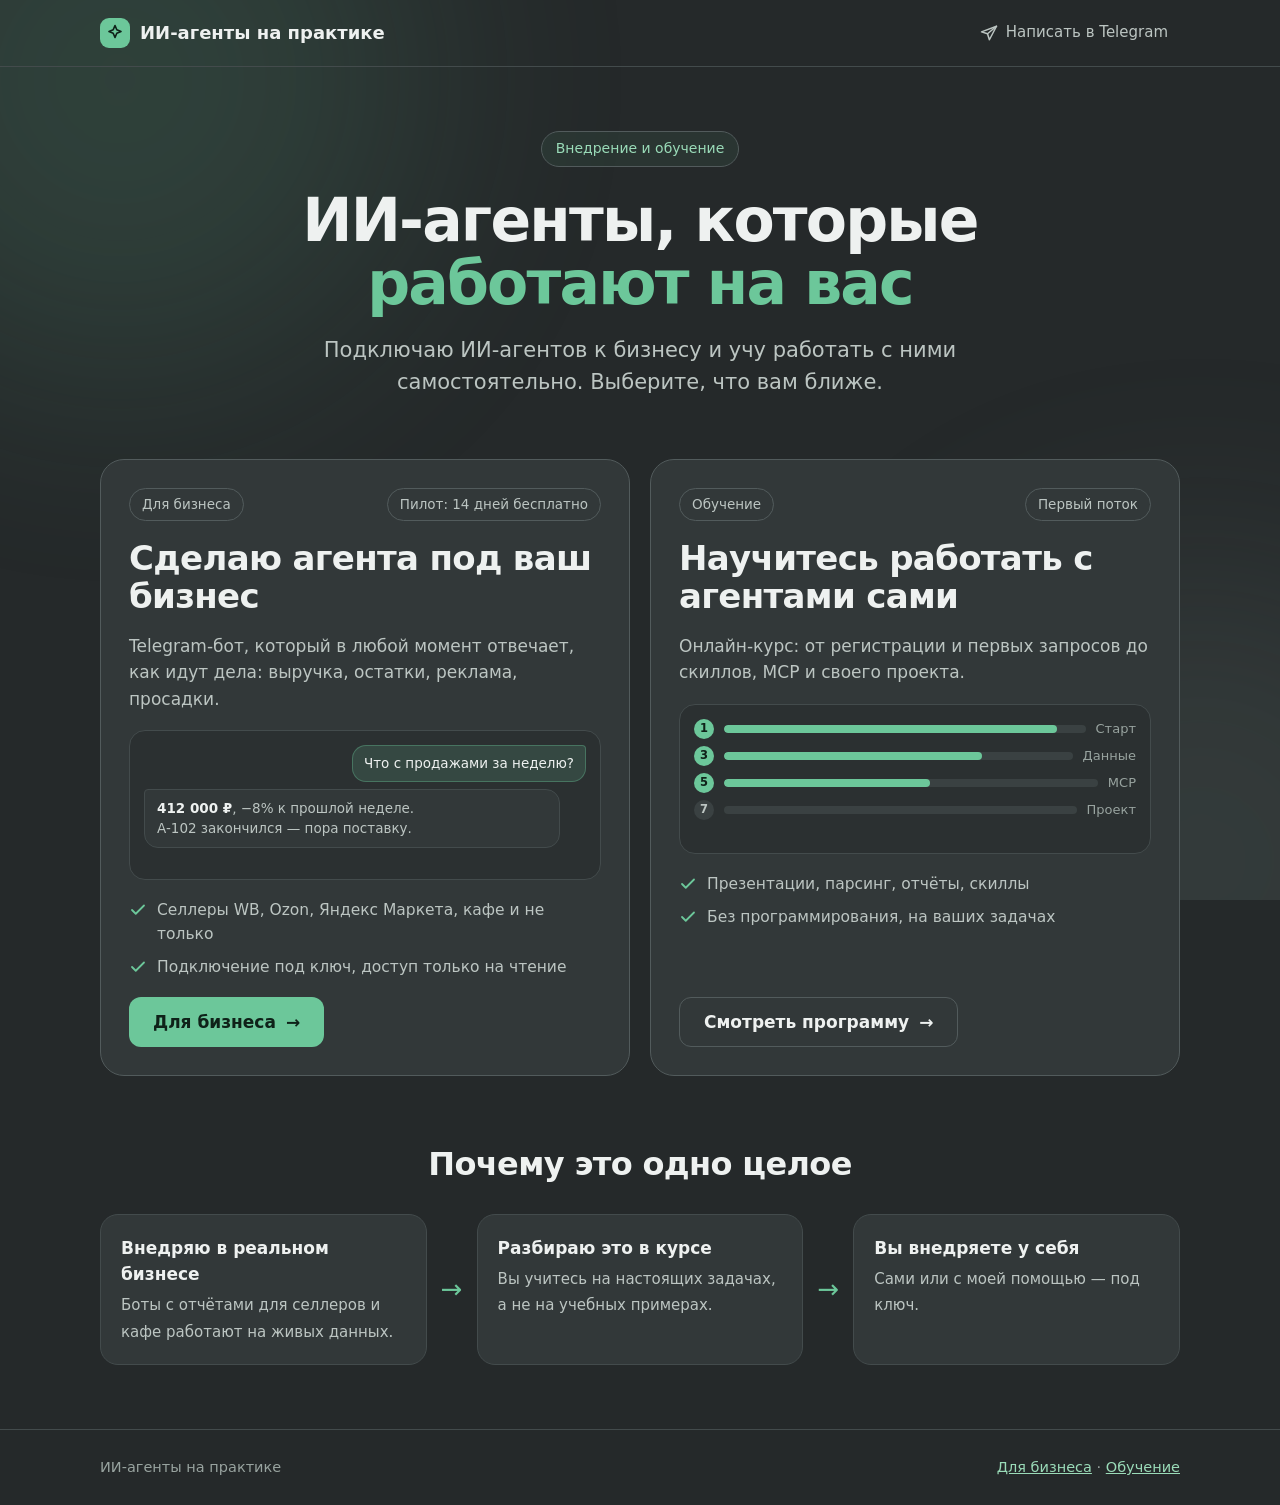
==== commit bdf14835: "Phone layout: app-style hub tiles, compact headers and heroes - hub: on phones both choices sit side" ====
--- a/index.html
+++ b/index.html
@@ -39,16 +39,19 @@
   .logo-mark svg{width:18px;height:18px}
   .tg{color:var(--muted);text-decoration:none;font-size:15px;padding:8px 12px;border-radius:8px;transition:color .25s}
   .tg:hover{color:var(--text)}
+  .tg{display:inline-flex;align-items:center;gap:8px}
+  .tg svg{width:18px;height:18px}
+  .l-short,.t-short,.m-ic,.m-desc,.chain .num{display:none}
 
   main{flex:1}
-  .hero{text-align:center;padding:64px 0 36px}
+  .hero{text-align:center;padding:64px 20px 36px}
   .eyebrow{display:inline-flex;align-items:center;gap:8px;font-size:14px;color:var(--accent2);border:1px solid var(--line2);background:rgba(108,199,154,.08);padding:6px 14px;border-radius:999px;margin-bottom:22px}
   h1{font-size:clamp(34px,5.4vw,60px);line-height:1.06;letter-spacing:-.03em;margin:0 auto 18px;max-width:860px}
   h1 .hl{color:var(--accent)}
   .lead{font-size:clamp(18px,2vw,21px);color:var(--muted);max-width:640px;margin:0 auto}
 
   /* Развилка */
-  .paths{display:grid;grid-template-columns:1fr 1fr;gap:20px;padding:24px 0 56px}
+  .paths{display:grid;grid-template-columns:1fr 1fr;gap:20px;padding:24px 20px 56px}
   .path{position:relative;display:flex;flex-direction:column;gap:18px;padding:28px;border-radius:24px;background:var(--card);border:1px solid var(--line2);text-decoration:none;color:inherit;overflow:hidden;
     transition:transform .5s var(--ease),border-color .3s,box-shadow .5s var(--ease)}
   .path::before{content:"";position:absolute;inset:0;background:radial-gradient(380px circle at var(--mx,50%) var(--my,0%),rgba(108,199,154,.16),transparent 60%);opacity:0;transition:opacity .35s;pointer-events:none}
@@ -83,7 +86,7 @@
   .bar-row.on .n{background:var(--accent);color:var(--accent-ink)}
 
   /* Как связано */
-  .loop{padding:8px 0 64px}
+  .loop{padding:8px 20px 64px}
   .loop h2{text-align:center;font-size:clamp(24px,3vw,32px);letter-spacing:-.02em;margin:0 0 24px}
   .chain{display:grid;grid-template-columns:1fr auto 1fr auto 1fr;gap:14px;align-items:stretch;list-style:none;margin:0;padding:0}
   .chain li.step{background:var(--card);border:1px solid var(--line);border-radius:18px;padding:20px}
@@ -98,21 +101,58 @@
   .reveal.in{opacity:1;transform:none}
 
   @media (max-width:880px){
-    .paths{grid-template-columns:1fr}
+    .path{padding:22px}
+    .path-top .badge:last-child{display:none}
+    .bubble-a{right:14px}
     .chain{grid-template-columns:1fr}
     .chain .ar{transform:rotate(90deg)}
     .chain li.step{text-align:center}
     footer .wrap{justify-content:center;text-align:center}
   }
-  @media (max-width:520px){
+  @media (max-width:640px){
     body{font-size:16px}
     .wrap{padding:0 16px}
-    .bar{height:58px}
-    .logo{font-size:15px}
-    .hero{padding:44px 0 24px}
-    h1{font-size:32px}
-    .path{padding:20px;border-radius:20px}
-    .go{align-self:stretch;justify-content:center}
+    .bar{height:56px}
+    .logo{font-size:16px}
+    .l-long,.tg-txt{display:none}
+    .l-short{display:inline}
+    .tg{width:40px;height:40px;padding:0;justify-content:center;border:1px solid var(--line2);border-radius:12px;color:var(--accent2)}
+    .tg svg{width:19px;height:19px}
+
+    .hero{padding:28px 16px 18px}
+    .eyebrow{font-size:13px;padding:5px 12px;margin-bottom:14px}
+    h1{font-size:30px;margin-bottom:12px}
+    .lead{font-size:16px}
+
+    /* Две плитки рядом, как в приложении */
+    .paths{grid-template-columns:1fr 1fr;gap:10px;padding:14px 16px 28px}
+    .path{padding:16px 14px;border-radius:20px;gap:8px;min-height:198px}
+    .path:hover{transform:none}
+    .path:active{transform:scale(.97)}
+    .path-top,.path > p,.path ul,.viz{display:none}
+    .m-ic{display:grid;place-items:center;width:44px;height:44px;border-radius:14px;background:rgba(108,199,154,.16);color:var(--accent);margin-bottom:4px}
+    .m-ic svg{width:24px;height:24px}
+    .path.school .m-ic{background:rgba(143,168,160,.18);color:#c3d6cf}
+    .t-long{display:none}
+    .t-short{display:inline}
+    .path h2{font-size:20px}
+    .m-desc{display:block;color:var(--muted);font-size:14px;line-height:1.4}
+    .go{align-self:stretch;justify-content:center;min-height:42px;padding:0 12px;font-size:15px;border-radius:12px;margin-top:auto}
+
+    /* Как связано: компактный список */
+    .loop{padding:0 16px 32px}
+    .loop h2{font-size:22px;margin-bottom:14px}
+    .chain{gap:8px}
+    .chain .ar{display:none}
+    .chain li.step{display:grid;grid-template-columns:32px 1fr;column-gap:12px;text-align:left;padding:14px;border-radius:16px}
+    .chain .num{display:grid;place-items:center;grid-row:span 2;width:32px;height:32px;border-radius:50%;background:var(--accent);color:var(--accent-ink);font-style:normal;font-weight:700;font-size:14px}
+    .chain b{font-size:15.5px;margin-bottom:2px}
+    .chain span{font-size:14px}
+    footer{padding:20px 0;font-size:14px}
+  }
+  @media (max-width:340px){
+    .paths{grid-template-columns:1fr}
+    .path{min-height:0}
   }
   @media (prefers-reduced-motion:reduce){
     *,*::before,*::after{animation:none!important;transition:none!important}
@@ -125,8 +165,8 @@
 
 <header>
   <div class="wrap bar">
-    <a class="logo" href="./"><span class="logo-mark" aria-hidden="true"><svg viewBox="0 0 24 24" fill="none" stroke="currentColor" stroke-width="2.2" stroke-linecap="round" stroke-linejoin="round"><path d="M12 2l2.4 5.6L20 10l-5.6 2.4L12 18l-2.4-5.6L4 10l5.6-2.4z"/></svg></span>ИИ-агенты на практике</a>
-    <a class="tg" href="https://t.me/ngafitulin" target="_blank" rel="noopener">Написать в Telegram</a>
+    <a class="logo" href="./"><span class="logo-mark" aria-hidden="true"><svg viewBox="0 0 24 24" fill="none" stroke="currentColor" stroke-width="2.2" stroke-linecap="round" stroke-linejoin="round"><path d="M12 2l2.4 5.6L20 10l-5.6 2.4L12 18l-2.4-5.6L4 10l5.6-2.4z"/></svg></span><span class="l-long">ИИ-агенты на практике</span><span class="l-short">ИИ-агенты</span></a>
+    <a class="tg" href="https://t.me/ngafitulin" target="_blank" rel="noopener" aria-label="Написать в Telegram"><svg viewBox="0 0 24 24" fill="none" stroke="currentColor" stroke-width="2" stroke-linecap="round" stroke-linejoin="round" aria-hidden="true"><path d="m22 3-9.5 18-2.5-8-8-2.5z"/><path d="M22 3 10 13"/></svg><span class="tg-txt">Написать в Telegram</span></a>
   </div>
 </header>
 
@@ -139,8 +179,10 @@
 
   <div class="wrap paths">
     <a class="path reveal" href="business/">
+      <span class="m-ic" aria-hidden="true"><svg viewBox="0 0 24 24" fill="none" stroke="currentColor" stroke-width="2" stroke-linecap="round" stroke-linejoin="round"><path d="M3 3v18h18"/><path d="m7 15 4-4 3 3 6-6"/></svg></span>
       <div class="path-top"><span class="badge">Для бизнеса</span><span class="badge">Пилот: 14 дней бесплатно</span></div>
-      <h2>Сделаю агента под ваш бизнес</h2>
+      <h2><span class="t-long">Сделаю агента под ваш бизнес</span><span class="t-short">Для бизнеса</span></h2>
+      <span class="m-desc">Бот с отчётами в Telegram. 14 дней бесплатно</span>
       <p>Telegram-бот, который в любой момент отвечает, как идут дела: выручка, остатки, реклама, просадки.</p>
       <div class="viz" id="viz-biz" aria-hidden="true">
         <div class="bubble-q">Что с продажами за неделю?</div>
@@ -150,12 +192,14 @@
         <li><svg viewBox="0 0 24 24" fill="none" stroke="currentColor" stroke-width="2.4" stroke-linecap="round" stroke-linejoin="round" aria-hidden="true"><path d="M20 6 9 17l-5-5"/></svg>Селлеры WB, Ozon, Яндекс Маркета, кафе и не только</li>
         <li><svg viewBox="0 0 24 24" fill="none" stroke="currentColor" stroke-width="2.4" stroke-linecap="round" stroke-linejoin="round" aria-hidden="true"><path d="M20 6 9 17l-5-5"/></svg>Подключение под ключ, доступ только на чтение</li>
       </ul>
-      <span class="go">Для бизнеса <span class="arr" aria-hidden="true">→</span></span>
+      <span class="go"><span class="t-long">Для бизнеса</span><span class="t-short">Открыть</span> <span class="arr" aria-hidden="true">→</span></span>
     </a>
 
     <a class="path school reveal" href="school/">
+      <span class="m-ic" aria-hidden="true"><svg viewBox="0 0 24 24" fill="none" stroke="currentColor" stroke-width="2" stroke-linecap="round" stroke-linejoin="round"><path d="M22 10 12 5 2 10l10 5 10-5z"/><path d="M6 12v5c3 2 9 2 12 0v-5"/></svg></span>
       <div class="path-top"><span class="badge">Обучение</span><span class="badge">Первый поток</span></div>
-      <h2>Научитесь работать с агентами сами</h2>
+      <h2><span class="t-long">Научитесь работать с агентами сами</span><span class="t-short">Обучение</span></h2>
+      <span class="m-desc">Онлайн-курс: 7 модулей, от нуля до проекта</span>
       <p>Онлайн-курс: от регистрации и первых запросов до скиллов, MCP и своего проекта.</p>
       <div class="viz" id="viz-school" aria-hidden="true">
         <div class="bars">
@@ -169,18 +213,18 @@
         <li><svg viewBox="0 0 24 24" fill="none" stroke="currentColor" stroke-width="2.4" stroke-linecap="round" stroke-linejoin="round" aria-hidden="true"><path d="M20 6 9 17l-5-5"/></svg>Презентации, парсинг, отчёты, скиллы</li>
         <li><svg viewBox="0 0 24 24" fill="none" stroke="currentColor" stroke-width="2.4" stroke-linecap="round" stroke-linejoin="round" aria-hidden="true"><path d="M20 6 9 17l-5-5"/></svg>Без программирования, на ваших задачах</li>
       </ul>
-      <span class="go">Смотреть программу <span class="arr" aria-hidden="true">→</span></span>
+      <span class="go"><span class="t-long">Смотреть программу</span><span class="t-short">Открыть</span> <span class="arr" aria-hidden="true">→</span></span>
     </a>
   </div>
 
   <section class="wrap loop">
     <h2 class="reveal">Почему это одно целое</h2>
     <ol class="chain">
-      <li class="step reveal"><b>Внедряю в реальном бизнесе</b><span>Боты с отчётами для селлеров и кафе работают на живых данных.</span></li>
+      <li class="step reveal"><i class="num" aria-hidden="true">1</i><b>Внедряю в реальном бизнесе</b><span>Боты с отчётами для селлеров и кафе работают на живых данных.</span></li>
       <li class="ar reveal" aria-hidden="true">→</li>
-      <li class="step reveal"><b>Разбираю это в курсе</b><span>Вы учитесь на настоящих задачах, а не на учебных примерах.</span></li>
+      <li class="step reveal"><i class="num" aria-hidden="true">2</i><b>Разбираю это в курсе</b><span>Вы учитесь на настоящих задачах, а не на учебных примерах.</span></li>
       <li class="ar reveal" aria-hidden="true">→</li>
-      <li class="step reveal"><b>Вы внедряете у себя</b><span>Сами или с моей помощью — под ключ.</span></li>
+      <li class="step reveal"><i class="num" aria-hidden="true">3</i><b>Вы внедряете у себя</b><span>Сами или с моей помощью — под ключ.</span></li>
     </ol>
   </section>
 </main>
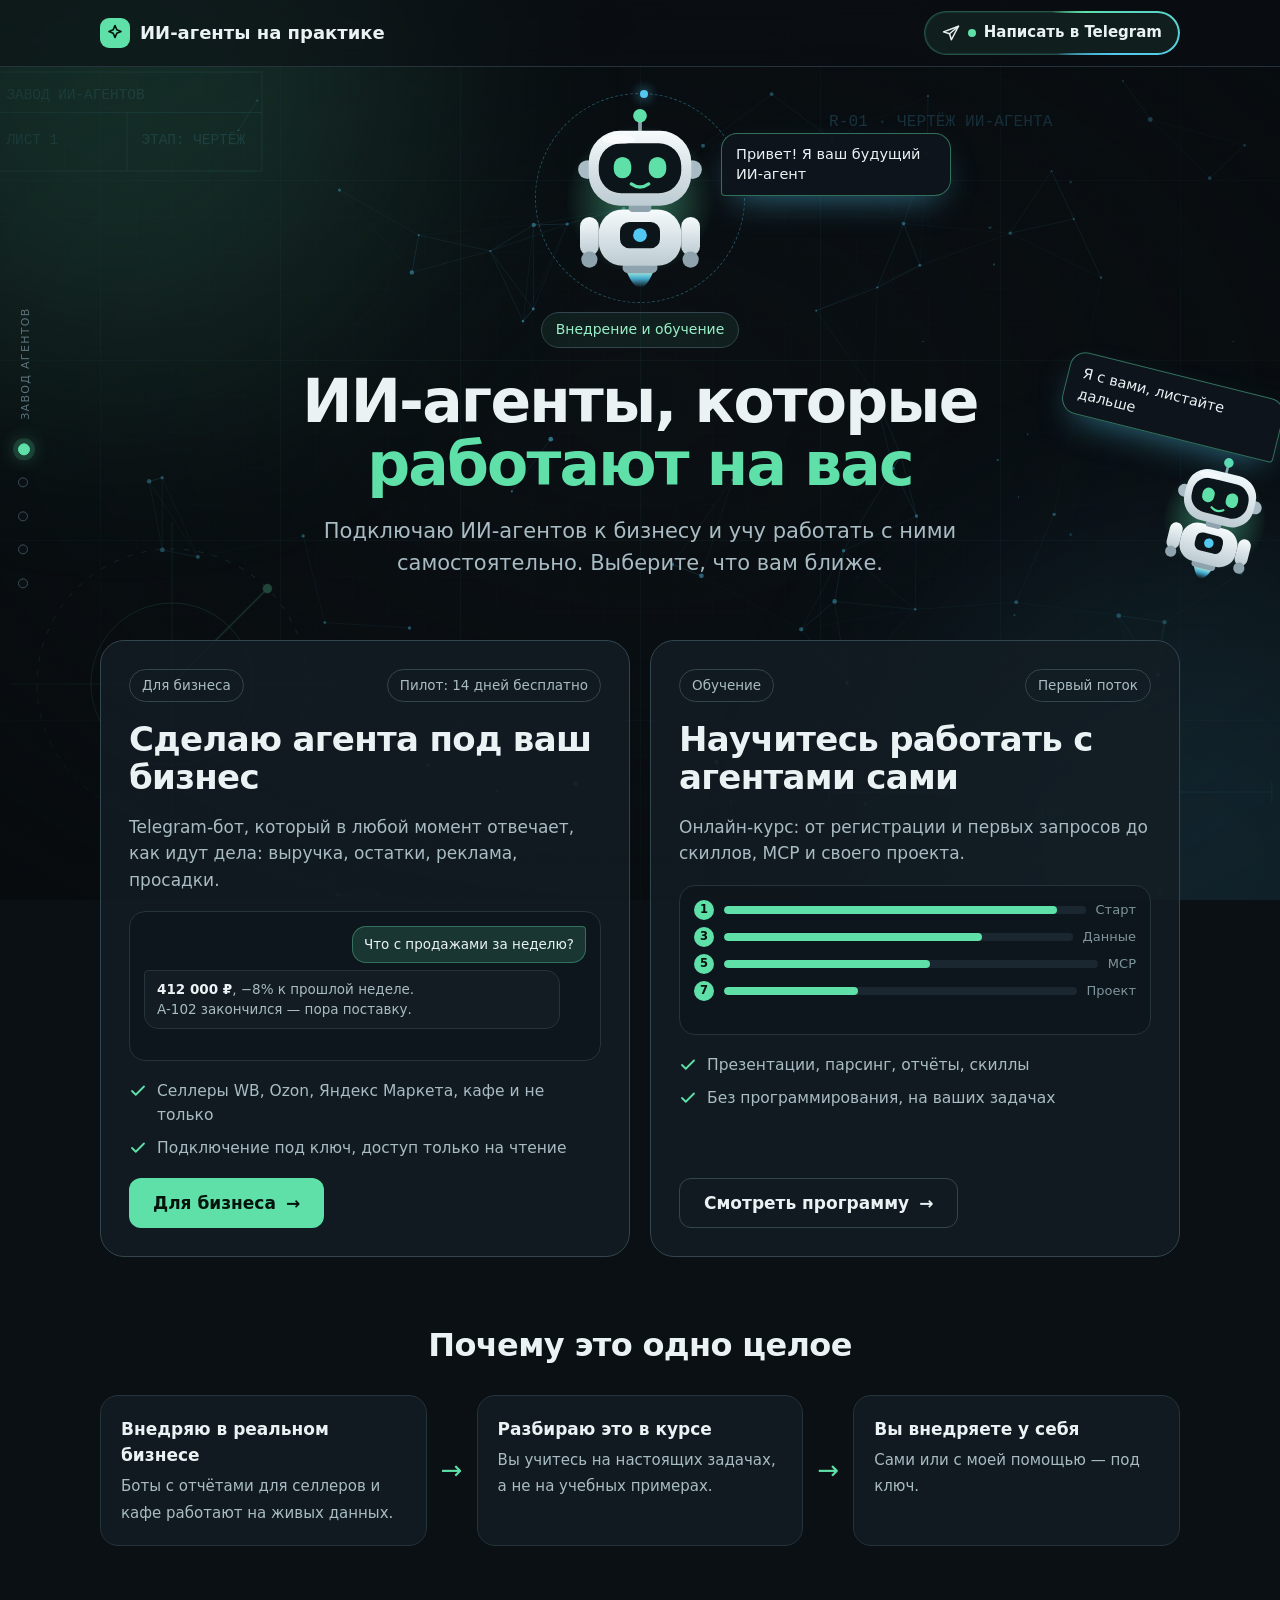
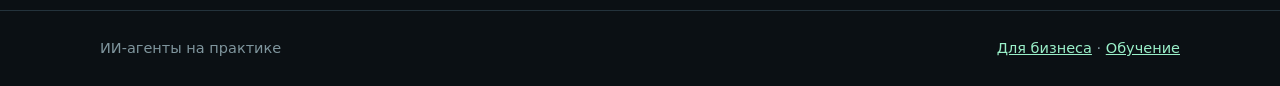
==== commit 101139a1: "Bring the site to life: robot mascot, AI background, factory scenes - assets/fx.js + fx.css shared b" ====
--- a/index.html
+++ b/index.html
@@ -8,15 +8,15 @@
 <meta property="og:title" content="ИИ-агенты, которые работают на вас">
 <meta property="og:description" content="Внедрение ИИ-агента в ваш бизнес или онлайн-обучение работе с агентами.">
 <meta property="og:type" content="website">
-<meta name="theme-color" content="#25292a">
+<meta name="theme-color" content="#0b1014">
 <!-- Сюда вставьте счётчик Яндекс Метрики -->
 <style>
   :root{
-    --bg:#25292a; --bg2:#2b3031; --card:#323839; --card2:#3a4142;
-    --line:#434b4c; --line2:#525b5c;
-    --text:#eef1f0; --muted:#bcc5c2; --dim:#98a39f;
-    --accent:#6cc79a; --accent2:#9adbb8; --accent-ink:#0f2219;
-    --glow:rgba(108,199,154,.32);
+    --bg:#0b1014; --bg2:rgba(15,22,28,.72); --card:rgba(20,29,36,.84); --card2:#1b2730;
+    --line:#24333c; --line2:#33454f;
+    --text:#eaf2f4; --muted:#a9bcc3; --dim:#7f959d;
+    --accent:#5ee0a8; --accent2:#9af0c9; --accent-ink:#04140d;
+    --glow:rgba(94,224,168,.38);
     --ease:cubic-bezier(.22,1,.36,1);
   }
   *{box-sizing:border-box}
@@ -29,23 +29,23 @@
   .bg{position:fixed;inset:0;z-index:-1;pointer-events:none;overflow:hidden}
   .orb{position:absolute;width:600px;height:600px;border-radius:50%;filter:blur(120px);opacity:.15;background:var(--accent);animation:float 22s var(--ease) infinite alternate}
   .orb.o1{top:-220px;left:-180px}
-  .orb.o2{bottom:-260px;right:-220px;background:#8fa8a0;opacity:.14;animation-duration:28s}
+  .orb.o2{bottom:-260px;right:-220px;background:#53c8f0;opacity:.12;animation-duration:28s}
   @keyframes float{to{transform:translate(120px,80px) scale(1.12)}}
 
-  header{border-bottom:1px solid var(--line)}
+  header{border-bottom:1px solid var(--line);background:rgba(11,16,20,.55);backdrop-filter:blur(10px);-webkit-backdrop-filter:blur(10px);position:sticky;top:0;z-index:20}
   .bar{display:flex;align-items:center;justify-content:space-between;height:66px;gap:16px}
   .logo{display:flex;align-items:center;gap:10px;font-weight:700;font-size:18px;text-decoration:none;color:var(--text)}
   .logo-mark{width:30px;height:30px;border-radius:9px;background:var(--accent);display:grid;place-items:center;color:var(--accent-ink)}
   .logo-mark svg{width:18px;height:18px}
-  .tg{color:var(--muted);text-decoration:none;font-size:15px;padding:8px 12px;border-radius:8px;transition:color .25s}
+  .tg{color:var(--text);text-decoration:none;font-size:15px;font-weight:600;padding:10px 18px;border-radius:999px;transition:color .25s,box-shadow .3s}
   .tg:hover{color:var(--text)}
   .tg{display:inline-flex;align-items:center;gap:8px}
   .tg svg{width:18px;height:18px}
   .l-short,.t-short,.m-ic,.m-desc,.chain .num{display:none}
 
   main{flex:1}
-  .hero{text-align:center;padding:64px 20px 36px}
-  .eyebrow{display:inline-flex;align-items:center;gap:8px;font-size:14px;color:var(--accent2);border:1px solid var(--line2);background:rgba(108,199,154,.08);padding:6px 14px;border-radius:999px;margin-bottom:22px}
+  .hero{text-align:center;padding:40px 20px 36px}
+  .eyebrow{display:inline-flex;align-items:center;gap:8px;font-size:14px;color:var(--accent2);border:1px solid var(--line2);background:rgba(94,224,168,.08);padding:6px 14px;border-radius:999px;margin-bottom:22px}
   h1{font-size:clamp(34px,5.4vw,60px);line-height:1.06;letter-spacing:-.03em;margin:0 auto 18px;max-width:860px}
   h1 .hl{color:var(--accent)}
   .lead{font-size:clamp(18px,2vw,21px);color:var(--muted);max-width:640px;margin:0 auto}
@@ -54,7 +54,7 @@
   .paths{display:grid;grid-template-columns:1fr 1fr;gap:20px;padding:24px 20px 56px}
   .path{position:relative;display:flex;flex-direction:column;gap:18px;padding:28px;border-radius:24px;background:var(--card);border:1px solid var(--line2);text-decoration:none;color:inherit;overflow:hidden;
     transition:transform .5s var(--ease),border-color .3s,box-shadow .5s var(--ease)}
-  .path::before{content:"";position:absolute;inset:0;background:radial-gradient(380px circle at var(--mx,50%) var(--my,0%),rgba(108,199,154,.16),transparent 60%);opacity:0;transition:opacity .35s;pointer-events:none}
+  .path::before{content:"";position:absolute;inset:0;background:radial-gradient(380px circle at var(--mx,50%) var(--my,0%),rgba(94,224,168,.16),transparent 60%);opacity:0;transition:opacity .35s;pointer-events:none}
   .path:hover{transform:translateY(-8px);border-color:var(--accent);box-shadow:0 30px 60px -30px var(--glow)}
   .path:hover::before{opacity:1}
   .path:focus-visible{outline:2px solid var(--accent2);outline-offset:4px}
@@ -66,7 +66,7 @@
   .path li{display:flex;gap:10px;color:var(--muted);font-size:15.5px}
   .path li svg{flex:none;width:18px;height:18px;color:var(--accent);margin-top:3px}
   .go{margin-top:auto;display:inline-flex;align-items:center;gap:10px;align-self:flex-start;min-height:50px;padding:0 24px;border-radius:12px;background:var(--accent);color:var(--accent-ink);font-weight:650;position:relative;transition:box-shadow .35s var(--ease)}
-  .path:hover .go{box-shadow:0 12px 30px -10px var(--glow),0 0 0 4px rgba(108,199,154,.14)}
+  .path:hover .go{box-shadow:0 12px 30px -10px var(--glow),0 0 0 4px rgba(94,224,168,.14)}
   .go .arr{transition:transform .35s var(--ease)}
   .path:hover .go .arr{transform:translateX(5px)}
   .path.school .go{background:transparent;color:var(--text);border:1px solid var(--line2)}
@@ -74,7 +74,7 @@
 
   /* Мини-визуалы */
   .viz{position:relative;height:150px;border-radius:16px;background:var(--bg2);border:1px solid var(--line);overflow:hidden;padding:14px}
-  .bubble-q{position:absolute;right:14px;top:14px;background:rgba(108,199,154,.16);border:1px solid rgba(108,199,154,.35);border-radius:14px 4px 14px 14px;padding:7px 11px;font-size:13.5px}
+  .bubble-q{position:absolute;right:14px;top:14px;background:rgba(94,224,168,.16);border:1px solid rgba(94,224,168,.35);border-radius:14px 4px 14px 14px;padding:7px 11px;font-size:13.5px}
   .bubble-a{position:absolute;left:14px;top:58px;right:40px;background:var(--card);border:1px solid var(--line);border-radius:4px 14px 14px 14px;padding:9px 12px;font-size:13.5px;color:var(--muted);line-height:1.45;opacity:0;transform:translateY(8px);transition:opacity .6s var(--ease),transform .6s var(--ease)}
   .bubble-a b{color:var(--text)}
   .viz.play .bubble-a{opacity:1;transform:none}
@@ -130,9 +130,9 @@
     .path:hover{transform:none}
     .path:active{transform:scale(.97)}
     .path-top,.path > p,.path ul,.viz{display:none}
-    .m-ic{display:grid;place-items:center;width:44px;height:44px;border-radius:14px;background:rgba(108,199,154,.16);color:var(--accent);margin-bottom:4px}
+    .m-ic{display:grid;place-items:center;width:44px;height:44px;border-radius:14px;background:rgba(94,224,168,.16);color:var(--accent);margin-bottom:4px}
     .m-ic svg{width:24px;height:24px}
-    .path.school .m-ic{background:rgba(143,168,160,.18);color:#c3d6cf}
+    .path.school .m-ic{background:rgba(83,200,240,.16);color:#9fe3f7}
     .t-long{display:none}
     .t-short{display:inline}
     .path h2{font-size:20px}
@@ -159,6 +159,7 @@
     .reveal{opacity:1;transform:none}
   }
 </style>
+<link rel="stylesheet" href="assets/fx.css">
 </head>
 <body>
 <div class="bg" aria-hidden="true"><div class="orb o1"></div><div class="orb o2"></div></div>
@@ -166,12 +167,13 @@
 <header>
   <div class="wrap bar">
     <a class="logo" href="./"><span class="logo-mark" aria-hidden="true"><svg viewBox="0 0 24 24" fill="none" stroke="currentColor" stroke-width="2.2" stroke-linecap="round" stroke-linejoin="round"><path d="M12 2l2.4 5.6L20 10l-5.6 2.4L12 18l-2.4-5.6L4 10l5.6-2.4z"/></svg></span><span class="l-long">ИИ-агенты на практике</span><span class="l-short">ИИ-агенты</span></a>
-    <a class="tg" href="https://t.me/ngafitulin" target="_blank" rel="noopener" aria-label="Написать в Telegram"><svg viewBox="0 0 24 24" fill="none" stroke="currentColor" stroke-width="2" stroke-linecap="round" stroke-linejoin="round" aria-hidden="true"><path d="m22 3-9.5 18-2.5-8-8-2.5z"/><path d="M22 3 10 13"/></svg><span class="tg-txt">Написать в Telegram</span></a>
+    <a class="tg cta-glow" href="https://t.me/ngafitulin" target="_blank" rel="noopener" aria-label="Написать в Telegram"><svg viewBox="0 0 24 24" fill="none" stroke="currentColor" stroke-width="2" stroke-linecap="round" stroke-linejoin="round" aria-hidden="true"><path d="m22 3-9.5 18-2.5-8-8-2.5z"/><path d="M22 3 10 13"/></svg><span class="live" aria-hidden="true"></span><span class="tg-txt">Написать в Telegram</span></a>
   </div>
 </header>
 
 <main>
   <div class="wrap hero reveal">
+    <div class="hero-bot"></div>
     <span class="eyebrow">Внедрение и обучение</span>
     <h1>ИИ-агенты, которые <span class="hl">работают на вас</span></h1>
     <p class="lead">Подключаю ИИ-агентов к бизнесу и учу работать с ними самостоятельно. Выберите, что вам ближе.</p>
@@ -284,5 +286,6 @@
   setInterval(cycle, 7000);
 })();
 </script>
+<script src="assets/fx.js" data-page="hub"></script>
 </body>
 </html>
--- a/assets/fx.css
+++ b/assets/fx.css
@@ -0,0 +1,126 @@
+/* Живой фон, «завод агентов», робот-помощник и светящаяся плашка. Общий файл для всех страниц. */
+
+#fx{position:fixed;inset:0;z-index:-2;pointer-events:none;overflow:hidden}
+#fx canvas{position:absolute;inset:0;width:100%;height:100%}
+#fx .scenes{position:absolute;inset:0;opacity:.44}
+#fx .scene{position:absolute;inset:0;opacity:0;transform:scale(1.04);transition:opacity 1.3s ease,transform 1.6s cubic-bezier(.22,1,.36,1)}
+#fx .scene.on{opacity:1;transform:none}
+#fx .scene svg{width:100%;height:100%;display:block}
+#fx .scene *{animation-play-state:paused}
+#fx .scene.on *{animation-play-state:running}
+#fx .vign{position:absolute;inset:0;background:radial-gradient(ellipse 75% 70% at 50% 45%,rgba(7,11,14,0) 0%,rgba(7,11,14,.55) 70%,rgba(7,11,14,.85) 100%)}
+@media (max-width:700px){#fx .scenes{opacity:.32}}
+
+/* общие элементы сцен */
+#fx .draw{stroke-dasharray:1;stroke-dashoffset:1;animation:fxDraw 7s ease-in-out infinite}
+@keyframes fxDraw{0%{stroke-dashoffset:1}45%,85%{stroke-dashoffset:0}100%{stroke-dashoffset:-1}}
+#fx .spin{transform-box:fill-box;transform-origin:center;animation:fxSpin 9s linear infinite}
+#fx .spin.rev{animation-direction:reverse;animation-duration:6s}
+#fx .spin.slow{animation-duration:40s}
+@keyframes fxSpin{to{transform:rotate(360deg)}}
+#fx .belt{animation:fxBelt .8s linear infinite}
+@keyframes fxBelt{to{stroke-dashoffset:-50}}
+#fx .part{animation:fxPart 16s linear infinite}
+@keyframes fxPart{from{transform:translateX(-200px)}to{transform:translateX(1800px)}}
+#fx .arm1{transform-origin:0 -20px;animation:fxArm1 3.4s ease-in-out infinite alternate}
+#fx .arm2{transform-origin:0 0;animation:fxArm2 2.6s ease-in-out infinite alternate}
+#fx .arm-b .arm1{animation-delay:-1.7s}
+#fx .arm-b .arm2{animation-delay:-1.3s}
+@keyframes fxArm1{from{transform:rotate(-24deg)}to{transform:rotate(18deg)}}
+@keyframes fxArm2{from{transform:rotate(34deg)}to{transform:rotate(-22deg)}}
+#fx .spark{animation:fxSpark 1.1s steps(2) infinite}
+@keyframes fxSpark{50%{opacity:0}}
+#fx .pulse{stroke-dasharray:46 1800;animation:fxPulse 3.6s linear infinite}
+@keyframes fxPulse{from{stroke-dashoffset:1846}to{stroke-dashoffset:0}}
+#fx .cursor{animation:fxSpark 1s steps(2) infinite}
+#fx .codeln{transform-box:fill-box;transform-origin:left;animation:fxCode 5s ease-out infinite}
+@keyframes fxCode{0%{transform:scaleX(0)}30%,90%{transform:scaleX(1)}100%{transform:scaleX(1);opacity:0}}
+#fx .scan{animation:fxScan 3s ease-in-out infinite alternate}
+@keyframes fxScan{from{transform:translateY(0)}to{transform:translateY(560px)}}
+#fx .chk{stroke-dasharray:1;stroke-dashoffset:1;animation:fxChk 6s ease infinite}
+@keyframes fxChk{0%{stroke-dashoffset:1}15%,85%{stroke-dashoffset:0}100%{stroke-dashoffset:1}}
+#fx .prog{transform-box:fill-box;transform-origin:left;animation:fxProg 6s ease-in-out infinite}
+@keyframes fxProg{0%{transform:scaleX(.05)}80%,100%{transform:scaleX(1)}}
+#fx .pop{transform-box:fill-box;transform-origin:left bottom;animation:fxPop 6s ease infinite}
+@keyframes fxPop{0%,10%{opacity:0;transform:scale(.6)}20%,75%{opacity:1;transform:none}90%,100%{opacity:0;transform:none}}
+#fx .ring{transform-box:fill-box;transform-origin:center;animation:fxRing 4s ease-out infinite}
+@keyframes fxRing{from{transform:scale(.7);opacity:.9}to{transform:scale(1.25);opacity:0}}
+
+/* Прогресс «завода» слева */
+#fx-steps{position:fixed;left:18px;top:50%;transform:translateY(-50%);z-index:15;display:none;flex-direction:column;gap:14px;pointer-events:none}
+#fx-steps .st{display:flex;align-items:center;gap:10px;font-size:12.5px;color:#7d939b;letter-spacing:.02em}
+#fx-steps .st i{width:10px;height:10px;border-radius:50%;border:1.5px solid #3b4e59;background:#0b1014;transition:all .5s cubic-bezier(.22,1,.36,1)}
+#fx-steps .st span{opacity:0;transform:translateX(-6px);transition:all .5s cubic-bezier(.22,1,.36,1);white-space:nowrap}
+#fx-steps .st.done i{background:#2c6a55;border-color:#5ee0a8}
+#fx-steps .st.on i{width:12px;height:12px;background:#5ee0a8;border-color:#5ee0a8;box-shadow:0 0 0 5px rgba(94,224,168,.15),0 0 18px rgba(94,224,168,.7)}
+#fx-steps .ttl{font-size:11px;text-transform:uppercase;letter-spacing:.12em;color:#5c727b;writing-mode:vertical-rl;transform:rotate(180deg);margin:0 0 6px -1px}
+@media (min-width:1240px){#fx-steps{display:flex}}
+@media (min-width:1420px){#fx-steps .st.on span{opacity:1;transform:none;color:#9af0c9}}
+
+/* ===== Робот ===== */
+.rb{display:block;width:100%;height:auto;overflow:visible;animation:rbBob 3.2s ease-in-out infinite alternate}
+@keyframes rbBob{from{transform:translateY(0)}to{transform:translateY(-8px)}}
+.rb-halo{transform-box:fill-box;transform-origin:center;animation:rbHalo 3.2s ease-in-out infinite alternate}
+@keyframes rbHalo{from{opacity:.55;transform:scale(.92)}to{opacity:1;transform:scale(1.05)}}
+.rb-flame{transform-box:fill-box;transform-origin:50% 0;animation:rbFlame .16s ease-in-out infinite alternate}
+@keyframes rbFlame{from{transform:scaleY(.75) scaleX(.9)}to{transform:scaleY(1.15)}}
+.rb-ant{animation:rbAnt 2.4s ease-in-out infinite}
+@keyframes rbAnt{0%,100%{fill:#5ee0a8}50%{fill:#53c8f0;filter:drop-shadow(0 0 4px #53c8f0)}}
+.rb-core{transform-box:fill-box;transform-origin:center;animation:rbCore 1.6s ease-in-out infinite}
+@keyframes rbCore{0%,100%{transform:scale(.8);opacity:.75}50%{transform:scale(1.15);opacity:1}}
+.rb-arm{transform-box:fill-box;transform-origin:50% 10%;transition:transform .4s cubic-bezier(.22,1,.36,1)}
+.rb-arm-l{animation:rbSwingL 3s ease-in-out infinite alternate}
+.rb-arm-r{animation:rbSwingR 3s ease-in-out infinite alternate}
+@keyframes rbSwingL{from{transform:rotate(8deg)}to{transform:rotate(-3deg)}}
+@keyframes rbSwingR{from{transform:rotate(-8deg)}to{transform:rotate(3deg)}}
+.wave .rb-arm-r{animation:rbWave .38s ease-in-out 5 alternate}
+@keyframes rbWave{from{transform:rotate(-165deg)}to{transform:rotate(-120deg)}}
+.rb-eyes{transition:transform .25s ease-out}
+.rb-lids{transform-box:fill-box;transform-origin:center;transition:transform .09s ease}
+.blink .rb-lids{transform:scaleY(.12)}
+.happy .rb-lids{transform:scaleY(.5) translateY(4px)}
+.hop .rb{animation:rbHop .7s cubic-bezier(.3,1.6,.5,1)}
+@keyframes rbHop{0%{transform:translateY(0)}40%{transform:translateY(-26px) rotate(-8deg)}70%{transform:translateY(0) rotate(4deg)}100%{transform:none}}
+
+/* Робот-спутник */
+#bot{position:fixed;left:0;top:0;z-index:30;width:104px;transform:translate(-200px,60vh);transition:transform 1.5s cubic-bezier(.45,0,.2,1),opacity .5s ease;will-change:transform;pointer-events:none}
+#bot .rb-tilt{position:relative;transition:transform .6s ease}
+#bot.fly-r .rb-tilt{transform:rotate(14deg)}
+#bot.fly-l .rb-tilt{transform:rotate(-14deg)}
+#bot.fly-r .rb-flame,#bot.fly-l .rb-flame{animation-duration:.08s}
+#bot .rb-btn{display:block;width:100%;padding:0;border:0;background:none;cursor:pointer;pointer-events:auto;-webkit-tap-highlight-color:transparent;border-radius:50%}
+#bot .rb-btn:focus-visible{outline:2px solid #9af0c9;outline-offset:4px}
+#bot.docked{opacity:0;pointer-events:none}
+#bot.docked .rb-btn{pointer-events:none}
+#bot.dim{opacity:.35}
+.rb-bubble{position:absolute;bottom:calc(100% + 4px);right:10px;width:max-content;max-width:220px;padding:10px 14px;border-radius:16px 16px 4px 16px;background:rgba(14,22,28,.94);border:1px solid rgba(94,224,168,.45);color:#eaf2f4;font-size:14.5px;line-height:1.4;box-shadow:0 14px 34px -14px rgba(83,200,240,.55);opacity:0;transform:translateY(8px) scale(.92);transform-origin:right bottom;transition:opacity .35s ease,transform .45s cubic-bezier(.3,1.5,.5,1);pointer-events:none}
+#bot.left .rb-bubble{right:auto;left:10px;border-radius:16px 16px 16px 4px;transform-origin:left bottom}
+.rb-bubble.show{opacity:1;transform:none}
+@media (max-width:700px){
+  #bot{width:64px}
+  .rb-bubble{font-size:13.5px;max-width:210px;padding:9px 12px}
+}
+
+/* Большой робот на главной */
+.hero-bot{position:relative;width:150px;margin:0 auto 10px;cursor:pointer}
+.hero-bot .rb-bubble{bottom:auto;top:26px;right:auto;left:calc(100% + 6px);border-radius:16px 16px 16px 4px;transform-origin:left center;max-width:230px;text-align:left}
+.hero-bot .orbit{position:absolute;left:50%;top:50%;width:210px;height:210px;margin:-112px 0 0 -105px;border-radius:50%;border:1px dashed rgba(83,200,240,.35);animation:fxSpin 24s linear infinite;pointer-events:none}
+.hero-bot .orbit::before{content:"";position:absolute;top:-4px;left:50%;width:8px;height:8px;border-radius:50%;background:#53c8f0;box-shadow:0 0 12px #53c8f0}
+@media (max-width:640px){.hero-bot{display:none}}
+
+/* ===== Светящаяся плашка в шапке ===== */
+@property --ang{syntax:'<angle>';inherits:false;initial-value:0deg}
+.cta-glow{position:relative;isolation:isolate;border-color:transparent!important;background:rgba(94,224,168,.08)!important;border-radius:999px!important;box-shadow:inset 0 0 0 1px rgba(94,224,168,.18)}
+.cta-glow::after{content:"";position:absolute;inset:0;border-radius:inherit;padding:1.6px;background:conic-gradient(from var(--ang),rgba(94,224,168,.12),#5ee0a8 16%,#53c8f0 30%,rgba(83,200,240,.12) 46%,rgba(94,224,168,.12));-webkit-mask:linear-gradient(#000 0 0) content-box,linear-gradient(#000 0 0);-webkit-mask-composite:xor;mask-composite:exclude;animation:ctaAng 3.2s linear infinite;pointer-events:none;z-index:-1}
+@keyframes ctaAng{to{--ang:360deg}}
+.cta-glow:hover{box-shadow:0 0 0 4px rgba(94,224,168,.12),0 10px 30px -10px rgba(83,200,240,.55)!important;color:#eaf2f4!important}
+.cta-glow svg{animation:ctaPlane 2.6s ease-in-out infinite}
+@keyframes ctaPlane{0%,100%{transform:none}50%{transform:translate(2px,-2px)}}
+.cta-glow .live{width:8px;height:8px;border-radius:50%;background:#5ee0a8;flex:none;animation:ctaLive 1.8s infinite}
+@keyframes ctaLive{0%{box-shadow:0 0 0 0 rgba(94,224,168,.6)}70%{box-shadow:0 0 0 8px rgba(94,224,168,0)}100%{box-shadow:0 0 0 0 rgba(94,224,168,0)}}
+@media (max-width:640px){.cta-glow .live{display:none}}
+
+@media (prefers-reduced-motion:reduce){
+  #fx *,.rb,.rb *,.cta-glow::after,.cta-glow svg,.hero-bot .orbit{animation:none!important}
+  #bot{transition:opacity .3s}
+}
